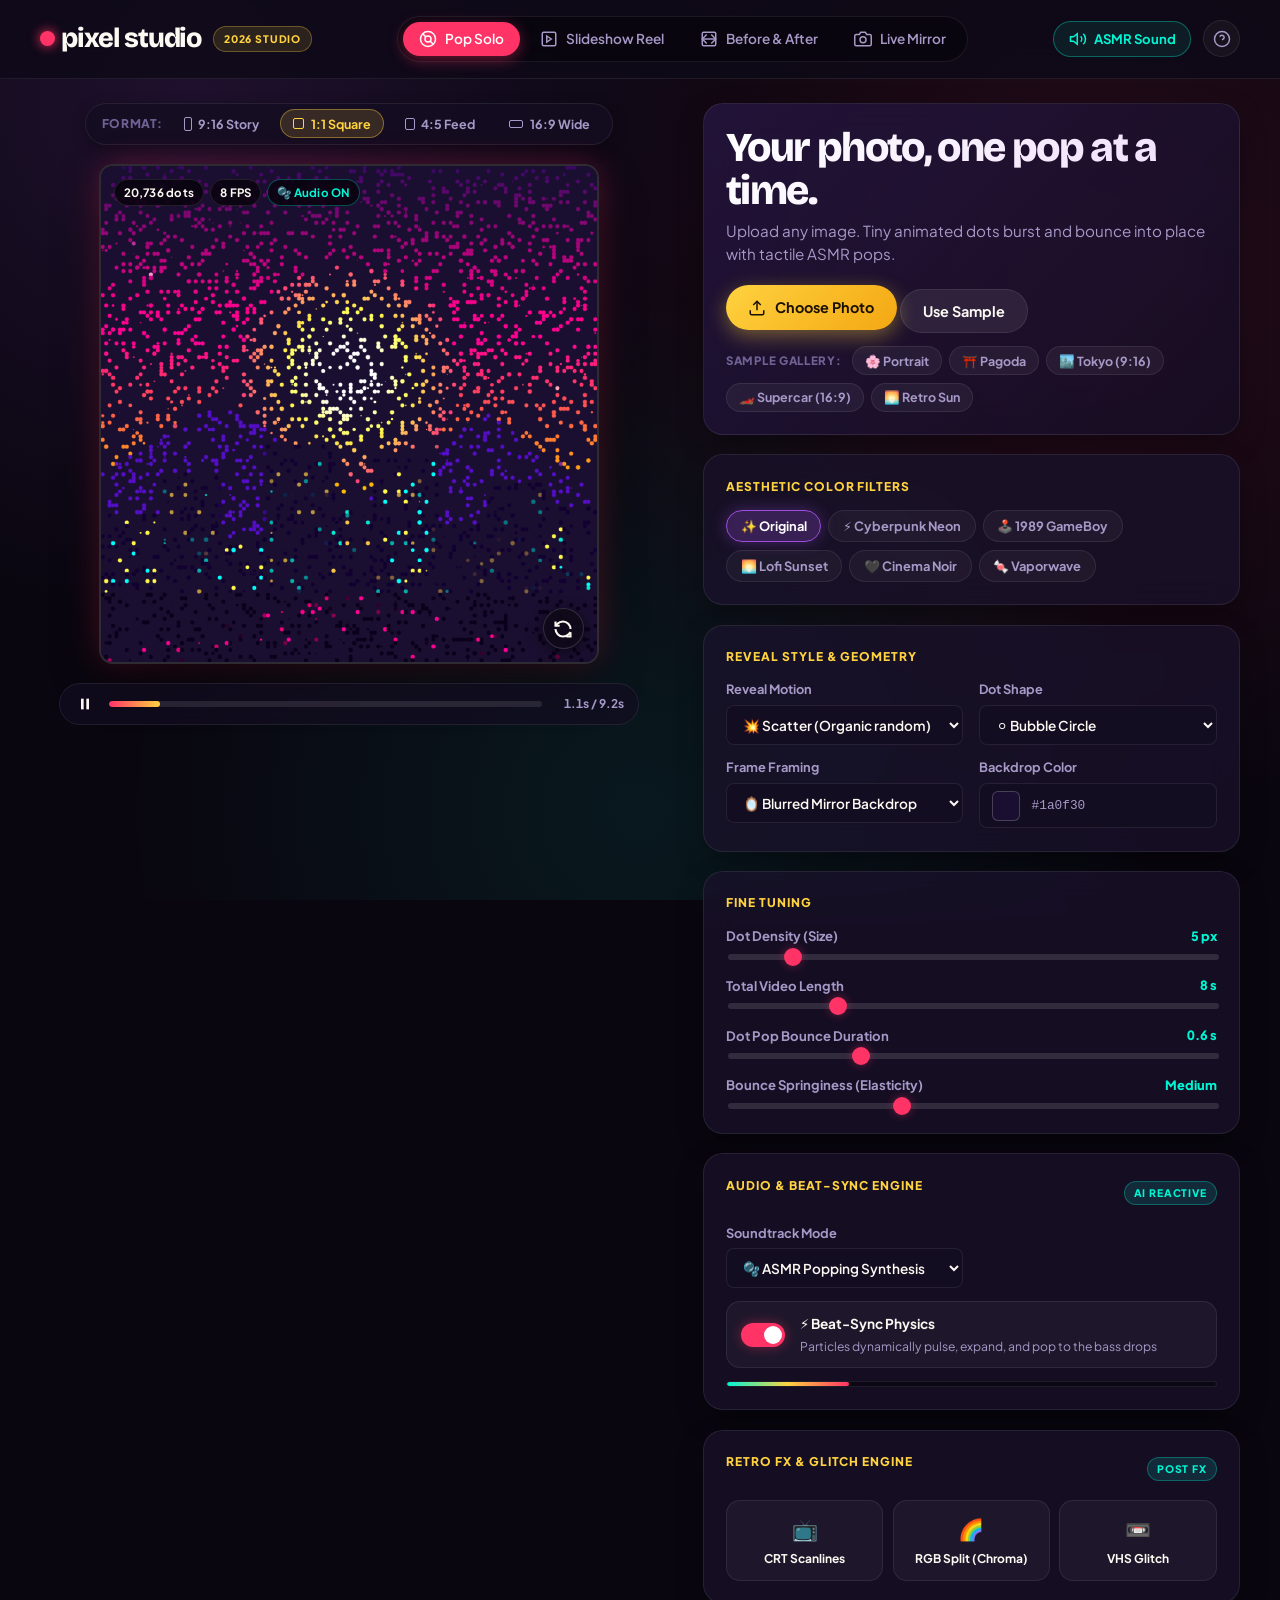
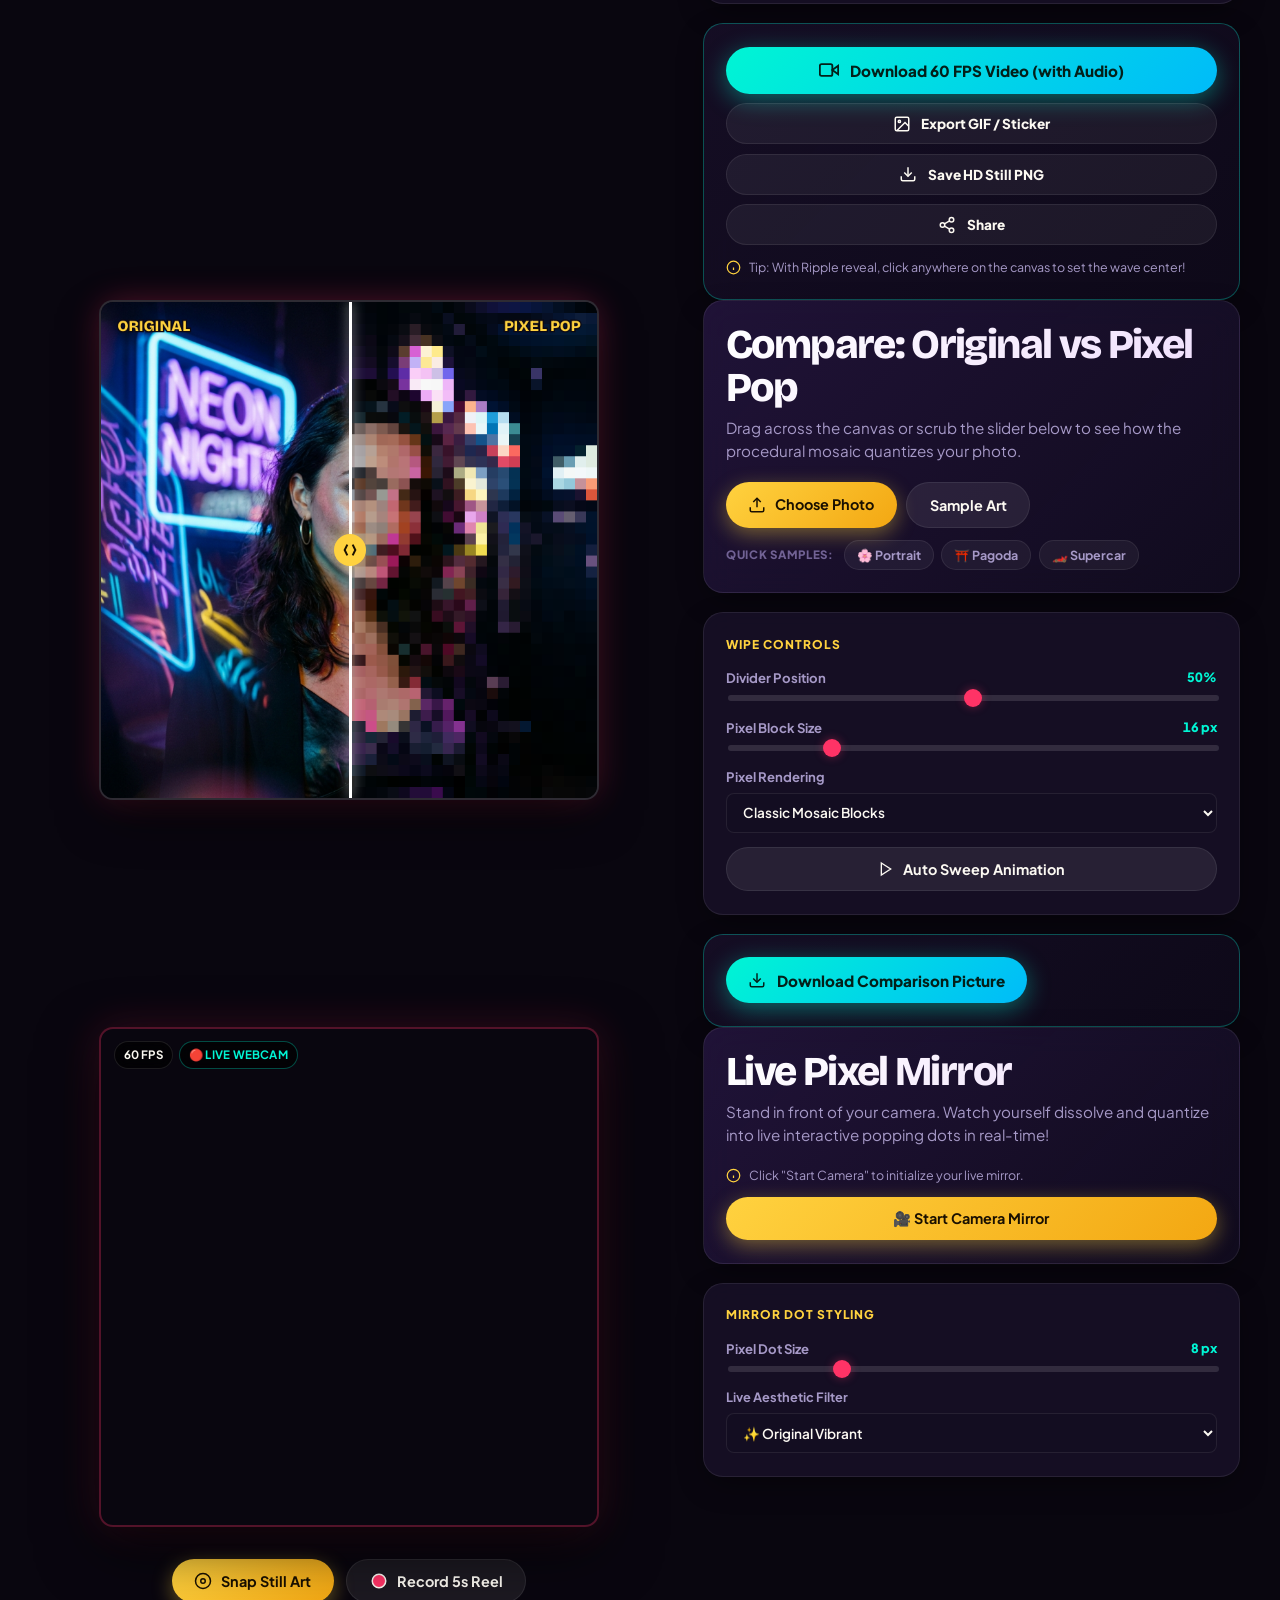
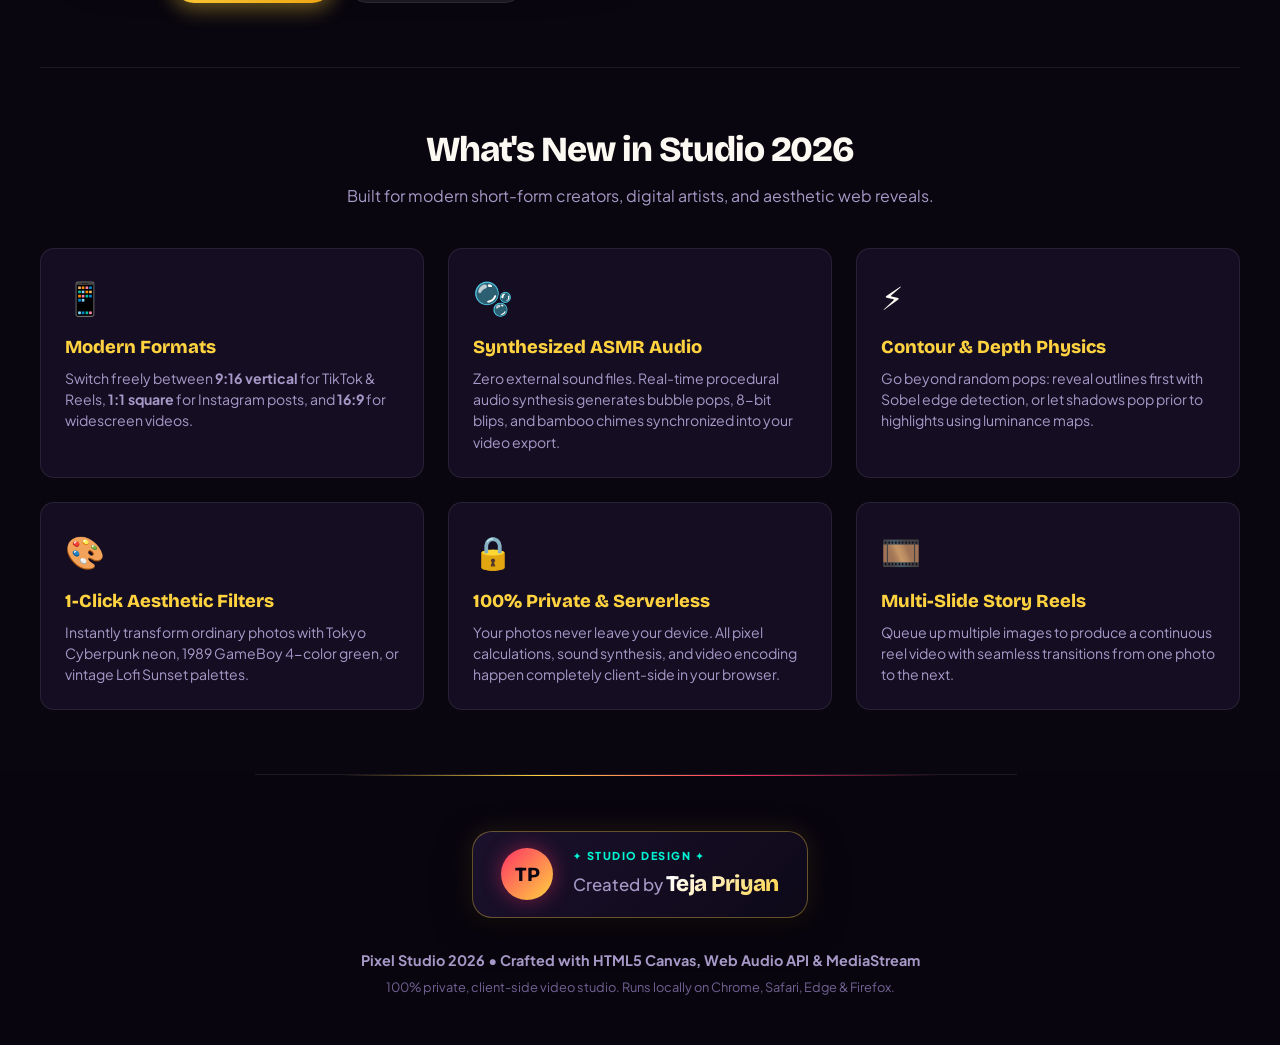
==== index.html @ 6b952f6f "Popsel 2026 — Audio-Reactive Pixel Reveal Studio by Teja Priyan" ====
<!doctype html>
<html lang="en">
<head>
  <meta charset="utf-8">
  <meta name="viewport" content="width=device-width, initial-scale=1">
  <title>Pixel Reveal Studio – Audio-Reactive Art & Video</title>
  <meta name="description" content="Turn any photo into an ASMR popping-pixel reveal video. Custom aspect ratios (9:16, 1:1, 16:9), procedural bubble pop sounds, cyberpunk aesthetics, and instant 60 FPS export.">
  <link rel="preconnect" href="https://fonts.googleapis.com">
  <link rel="preconnect" href="https://fonts.gstatic.com" crossorigin>
  <link href="https://fonts.googleapis.com/css2?family=Bricolage+Grotesque:opsz,wght@12..96,600;12..96,800&family=Plus+Jakarta+Sans:wght@400;500;600;700;800&display=swap" rel="stylesheet">
  <link rel="stylesheet" href="style.css">
</head>
<body>

  <!-- Top Navigation Header -->
  <header class="top-bar">
    <div class="brand">
      <a href="#" class="logo">
        <span class="logo-dot"></span>
        <span class="logo-text">pixel studio</span>
      </a>
      <span class="version-tag">2026 STUDIO</span>
    </div>

    <!-- Mode Selector Tabs -->
    <nav class="mode-tabs" aria-label="Editor Modes">
      <button class="tab-btn active" data-tab="pop" id="tab-pop">
        <svg width="18" height="18" viewBox="0 0 24 24" fill="none" stroke="currentColor" stroke-width="2"><circle cx="12" cy="12" r="10"/><circle cx="12" cy="12" r="4"/><path d="m4.93 4.93 4.24 4.24"/><path d="m14.83 14.83 4.24 4.24"/></svg>
        <span>Pop Solo</span>
      </button>
      <button class="tab-btn" data-tab="slide" id="tab-slide">
        <svg width="18" height="18" viewBox="0 0 24 24" fill="none" stroke="currentColor" stroke-width="2"><rect width="18" height="18" x="3" y="3" rx="2"/><path d="m9 8 6 4-6 4Z"/></svg>
        <span>Slideshow Reel</span>
      </button>
      <button class="tab-btn" data-tab="ba" id="tab-ba">
        <svg width="18" height="18" viewBox="0 0 24 24" fill="none" stroke="currentColor" stroke-width="2"><path d="M21 12H3"/><path d="m9 6-6 6 6 6"/><path d="m15 18 6-6-6-6"/><rect width="18" height="18" x="3" y="3" rx="2"/></svg>
        <span>Before & After</span>
      </button>
      <button class="tab-btn" data-tab="cam" id="tab-cam">
        <svg width="18" height="18" viewBox="0 0 24 24" fill="none" stroke="currentColor" stroke-width="2"><path d="M23 19a2 2 0 0 1-2 2H3a2 2 0 0 1-2-2V8a2 2 0 0 1 2-2h4l2-3h6l2 3h4a2 2 0 0 1 2 2z"/><circle cx="12" cy="13" r="4"/></svg>
        <span>Live Mirror</span>
      </button>
    </nav>

    <!-- Header Actions (Sound & Presets) -->
    <div class="header-actions">
      <!-- Sound Master Toggle -->
      <div class="sound-widget" id="sound-widget">
        <button class="sound-toggle-btn" id="sound-toggle" title="Toggle ASMR Pop Sounds">
          <svg class="icon-sound-on" width="18" height="18" viewBox="0 0 24 24" fill="none" stroke="currentColor" stroke-width="2"><polygon points="11 5 6 9 2 9 2 15 6 15 11 19 11 5"/><path d="M15.54 8.46a5 5 0 0 1 0 7.07"/><path d="M19.07 4.93a10 10 0 0 1 0 14.14"/></svg>
          <svg class="icon-sound-off" width="18" height="18" viewBox="0 0 24 24" fill="none" stroke="currentColor" stroke-width="2" style="display:none;"><polygon points="11 5 6 9 2 9 2 15 6 15 11 19 11 5"/><line x1="23" y1="9" x2="17" y2="15"/><line x1="17" y1="9" x2="23" y2="15"/></svg>
          <span class="sound-label">ASMR Sound</span>
        </button>
        <div class="sound-dropdown">
          <label>Sound Style
            <select id="sound-style">
              <option value="bubble" selected>🫧 Bubble Pop</option>
              <option value="retro">🕹️ 8-Bit Blip</option>
              <option value="woodblock">🎋 Bamboo Woodblock</option>
              <option value="water">💧 Water Droplet</option>
              <option value="click">⌨️ Mechanical Click</option>
            </select>
          </label>
          <label>Volume <output id="vol-val">60%</output>
            <input type="range" id="sound-vol" min="0" max="1" step="0.05" value="0.6">
          </label>
        </div>
      </div>

      <a href="#quick-guide" class="btn-ghost icon-only" title="Quick Guide">
        <svg width="18" height="18" viewBox="0 0 24 24" fill="none" stroke="currentColor" stroke-width="2"><circle cx="12" cy="12" r="10"/><path d="M9.09 9a3 3 0 0 1 5.83 1c0 2-3 3-3 3"/><line x1="12" y1="17" x2="12.01" y2="17"/></svg>
      </a>
    </div>
  </header>

  <main class="app-layout">
    <!-- View 1 & 2: Pop Solo & Slideshow -->
    <section class="studio-view" id="v-pop" data-mode="pop">
      
      <!-- Stage Preview Area -->
      <div class="stage-column">
        <!-- Aspect Ratio Bar -->
        <div class="aspect-bar" role="group" aria-label="Aspect Ratio">
          <span class="bar-title">Format:</span>
          <button class="aspect-chip" data-ratio="9:16" title="TikTok / Reels / Shorts (9:16)">
            <span class="ratio-icon ratio-9-16"></span> 9:16 Story
          </button>
          <button class="aspect-chip active" data-ratio="1:1" title="Instagram / PFP Square (1:1)">
            <span class="ratio-icon ratio-1-1"></span> 1:1 Square
          </button>
          <button class="aspect-chip" data-ratio="4:5" title="Instagram Portrait (4:5)">
            <span class="ratio-icon ratio-4-5"></span> 4:5 Feed
          </button>
          <button class="aspect-chip" data-ratio="16:9" title="YouTube / Landscape (16:9)">
            <span class="ratio-icon ratio-16-9"></span> 16:9 Wide
          </button>
        </div>

        <!-- Canvas Wrapper -->
        <div class="stage-frame ratio-1-1" id="stage-frame">
          <canvas id="stage" width="720" height="720" aria-label="Pixel Reveal animated canvas preview"></canvas>
          
          <!-- Ripple Epicenter Ping Marker -->
          <div class="ripple-ping" id="ripple-ping"></div>

          <!-- Drag and Drop Overlay -->
          <div id="drop" class="drop-overlay" hidden>
            <div class="drop-card">
              <svg width="48" height="48" viewBox="0 0 24 24" fill="none" stroke="currentColor" stroke-width="2"><path d="M21 15v4a2 2 0 0 1-2 2H5a2 2 0 0 1-2-2v-4"/><polyline points="17 8 12 3 7 8"/><line x1="12" y1="3" x2="12" y2="15"/></svg>
              <p>Drop your photo here</p>
              <span>Supports JPG, PNG, WEBP, GIF</span>
            </div>
          </div>

          <!-- Floating Canvas HUD Badge -->
          <div class="stage-hud">
            <span class="hud-pill" id="hud-particles">18,400 dots</span>
            <span class="hud-pill" id="hud-fps">60 FPS</span>
            <span class="hud-pill audio-pill" id="hud-audio">🫧 Audio ON</span>
          </div>

          <!-- Replay Floating Button -->
          <button class="floating-replay" id="quick-replay" title="Replay Animation">
            <svg width="20" height="20" viewBox="0 0 24 24" fill="none" stroke="currentColor" stroke-width="2.5"><path d="M21 12a9 9 0 0 0-9-9 9.75 9.75 0 0 0-6.74 2.74L3 8"/><path d="M3 3v5h5"/><path d="M3 12a9 9 0 0 0 9 9 9.75 9.75 0 0 0 6.74-2.74L21 16"/><path d="M16 21h5v-5"/></svg>
          </button>
        </div>

        <!-- Timeline Progress Bar -->
        <div class="playback-bar">
          <button class="play-pause-btn" id="play-pause" title="Play / Pause">
            <svg class="icon-pause" width="16" height="16" viewBox="0 0 24 24" fill="currentColor"><rect x="6" y="4" width="4" height="16"/><rect x="14" y="4" width="4" height="16"/></svg>
            <svg class="icon-play" width="16" height="16" viewBox="0 0 24 24" fill="currentColor" style="display:none;"><polygon points="5 3 19 12 5 21 5 3"/></svg>
          </button>
          <div class="progress-track" id="progress-track">
            <div class="progress-fill" id="progress-fill"></div>
          </div>
          <span class="time-label" id="time-display">0.0s / 8.0s</span>
        </div>

        <!-- Slideshow Thumbnail Tray (Slideshow Mode Only) -->
        <div class="slideshow-tray" id="slideshow-tray" hidden>
          <div class="tray-header">
            <span class="tray-count" id="count">0 photos in sequence</span>
            <div class="tray-actions">
              <label class="btn-pill" for="files">+ Add More</label>
              <button class="btn-pill danger" id="clear" type="button">Clear</button>
            </div>
          </div>
          <div class="thumbnail-strip" id="thumb-strip"></div>
        </div>
      </div>

      <!-- Controls Panel Column -->
      <div class="controls-column">
        
        <!-- Header & Upload Row -->
        <div class="panel-section header-section">
          <div class="title-wrap">
            <h1 id="mode-heading">Your photo, one pop at a time.</h1>
            <p class="lede" id="mode-sub">Upload any image. Tiny animated dots burst and bounce into place with tactile ASMR pops.</p>
          </div>

          <!-- File Pickers -->
          <div class="upload-actions">
            <div class="only-pop">
              <label class="btn-action primary" for="file">
                <svg width="18" height="18" viewBox="0 0 24 24" fill="none" stroke="currentColor" stroke-width="2"><path d="M21 15v4a2 2 0 0 1-2 2H5a2 2 0 0 1-2-2v-4"/><polyline points="17 8 12 3 7 8"/><line x1="12" y1="3" x2="12" y2="15"/></svg>
                Choose Photo
              </label>
              <input id="file" type="file" accept="image/*" hidden>
              <button class="btn-action secondary" id="demo" type="button">Use Sample</button>
            </div>

            <div class="only-slide">
              <label class="btn-action primary" for="files">
                <svg width="18" height="18" viewBox="0 0 24 24" fill="none" stroke="currentColor" stroke-width="2"><rect width="18" height="18" x="3" y="3" rx="2"/><line x1="12" y1="8" x2="12" y2="16"/><line x1="8" y1="12" x2="16" y2="12"/></svg>
                Upload Reel Photos
              </label>
              <input id="files" type="file" accept="image/*" multiple hidden>
              <button class="btn-action secondary" id="slide-demo" type="button">Demo Reel</button>
            </div>
          </div>

          <div class="sample-tray">
            <span class="sample-label">Sample Gallery:</span>
            <button class="sample-btn" data-sample="sample1.jpg" data-ratio="1:1" type="button">🌸 Portrait</button>
            <button class="sample-btn" data-sample="sample3.jpg" data-ratio="1:1" type="button">⛩️ Pagoda</button>
            <button class="sample-btn" data-sample="sample2.jpg" data-ratio="9:16" type="button">🏙️ Tokyo (9:16)</button>
            <button class="sample-btn" data-sample="sample4.jpg" data-ratio="16:9" type="button">🏎️ Supercar (16:9)</button>
            <button class="sample-btn" data-sample="demo" data-ratio="1:1" type="button">🌅 Retro Sun</button>
          </div>
        </div>

        <!-- 1-Click Aesthetic Presets -->
        <div class="panel-section">
          <span class="section-label">Aesthetic Color Filters</span>
          <div class="preset-chips">
            <button class="preset-chip active" data-preset="original">✨ Original</button>
            <button class="preset-chip" data-preset="cyberpunk">⚡ Cyberpunk Neon</button>
            <button class="preset-chip" data-preset="gameboy">🕹️ 1989 GameBoy</button>
            <button class="preset-chip" data-preset="lofi">🌅 Lofi Sunset</button>
            <button class="preset-chip" data-preset="noir">🖤 Cinema Noir</button>
            <button class="preset-chip" data-preset="vaporwave">🍬 Vaporwave</button>
          </div>
        </div>

        <!-- Pattern & Shape Selectors -->
        <div class="panel-section">
          <span class="section-label">Reveal Style & Geometry</span>
          <div class="grid-2">
            <div class="form-group">
              <label for="pattern">Reveal Motion</label>
              <select id="pattern">
                <option value="scatter" selected>💥 Scatter (Organic random)</option>
                <option value="ripple">🔘 Ripple (Click anywhere!)</option>
                <option value="sweep">🌊 Sweep (Left to right)</option>
                <option value="sweep-tb">🌧️ Cascade (Top to bottom)</option>
                <option value="spiral">🌀 Spiral Vortex</option>
                <option value="luminance">🌓 Shadows first (Luminance)</option>
                <option value="edges">⚡ Outline sketch first (Edges)</option>
              </select>
            </div>

            <div class="form-group">
              <label for="shape">Dot Shape</label>
              <select id="shape">
                <option value="circle" selected>⚪ Bubble Circle</option>
                <option value="square">⬛ Retro Square</option>
                <option value="diamond">🔷 Mosaic Diamond</option>
                <option value="hexagon">⬡ Sci-Fi Hexagon</option>
                <option value="star">✨ Sparkle Star</option>
                <option value="cross">➕ Plus Crosshair</option>
                <option value="heart">❤️ Heart</option>
              </select>
            </div>
          </div>

          <div class="grid-2 mt-2">
            <div class="form-group">
              <label for="fit-mode">Frame Framing</label>
              <select id="fit-mode">
                <option value="blur" selected>🪞 Blurred Mirror Backdrop</option>
                <option value="cover">🔍 Smart Crop & Fill</option>
                <option value="solid">🎨 Solid Matte</option>
              </select>
            </div>

            <div class="form-group">
              <label for="bg">Backdrop Color</label>
              <div class="color-picker-wrap">
                <input id="bg" type="color" value="#1a0f30">
                <span class="color-hex" id="bg-hex">#1a0f30</span>
              </div>
            </div>
          </div>
        </div>

        <!-- Timing & Size Sliders -->
        <div class="panel-section">
          <span class="section-label">Fine Tuning</span>
          
          <div class="slider-row">
            <div class="slider-header">
              <label for="cell">Dot Density (Size)</label>
              <output class="slider-val" id="cellv">5 px</output>
            </div>
            <input id="cell" type="range" min="3" max="20" value="5">
          </div>

          <div class="slider-row">
            <div class="slider-header">
              <label for="dur">Total Video Length</label>
              <output class="slider-val" id="durv">8 s</output>
            </div>
            <input id="dur" type="range" min="2" max="30" value="8">
          </div>

          <div class="slider-row">
            <div class="slider-header">
              <label for="pop">Dot Pop Bounce Duration</label>
              <output class="slider-val" id="popv">0.6 s</output>
            </div>
            <input id="pop" type="range" min="0.1" max="2" step="0.05" value="0.6">
          </div>

          <div class="slider-row">
            <div class="slider-header">
              <label for="elastic">Bounce Springiness (Elasticity)</label>
              <output class="slider-val" id="elasticv">Medium</output>
            </div>
            <input id="elastic" type="range" min="1" max="3" step="0.1" value="1.7">
          </div>
        </div>

        <!-- Audio Track & Beat-Sync Engine -->
        <div class="panel-section">
          <div class="section-title-badge">
            <span class="section-label">Audio & Beat-Sync Engine</span>
            <span class="badge-feature">AI REACTIVE</span>
          </div>

          <div class="grid-2">
            <div class="form-group">
              <label for="soundtrack-mode">Soundtrack Mode</label>
              <select id="soundtrack-mode">
                <option value="asmr" selected>🫧 ASMR Popping Synthesis</option>
                <option value="synthwave">🎧 120 BPM Synthwave Beats</option>
                <option value="lofi">☕ Chill Lo-Fi Drum Beat</option>
                <option value="custom">📁 Custom Music Track...</option>
              </select>
            </div>

            <div class="form-group" id="custom-audio-wrap" style="display: none;">
              <label for="music-file">Upload Song (MP3 / WAV)</label>
              <input id="music-file" type="file" accept="audio/*">
            </div>
          </div>

          <div class="toggle-card mt-2">
            <label class="toggle-switch">
              <input type="checkbox" id="beat-sync" checked>
              <span class="toggle-slider"></span>
            </label>
            <div class="toggle-info">
              <strong>⚡ Beat-Sync Physics</strong>
              <span>Particles dynamically pulse, expand, and pop to the bass drops</span>
            </div>
          </div>

          <!-- VU Energy Meter -->
          <div class="vu-meter-bar" id="vu-meter" title="Bass Energy Frequency">
            <div class="vu-meter-fill" id="vu-fill"></div>
          </div>
        </div>

        <!-- Retro FX & CRT Glitch Engine -->
        <div class="panel-section">
          <div class="section-title-badge">
            <span class="section-label">Retro FX & Glitch Engine</span>
            <span class="badge-feature">POST FX</span>
          </div>

          <div class="fx-toggles-grid">
            <label class="fx-chip" id="fx-crt-label">
              <input type="checkbox" id="fx-crt">
              <span class="fx-chip-content">
                <span class="fx-icon">📺</span>
                <span class="fx-title">CRT Scanlines</span>
              </span>
            </label>

            <label class="fx-chip" id="fx-chroma-label">
              <input type="checkbox" id="fx-chroma">
              <span class="fx-chip-content">
                <span class="fx-icon">🌈</span>
                <span class="fx-title">RGB Split (Chroma)</span>
              </span>
            </label>

            <label class="fx-chip" id="fx-vhs-label">
              <input type="checkbox" id="fx-vhs">
              <span class="fx-chip-content">
                <span class="fx-icon">📼</span>
                <span class="fx-title">VHS Glitch</span>
              </span>
            </label>
          </div>
        </div>

        <!-- Export & Share Action Station -->
        <div class="panel-section export-section">
          <div class="export-buttons">
            <button class="btn-export primary-export" id="rec" type="button">
              <svg width="20" height="20" viewBox="0 0 24 24" fill="none" stroke="currentColor" stroke-width="2.2"><path d="M23 7l-7 5 7 5V7z"/><rect x="1" y="5" width="15" height="14" rx="2" ry="2"/></svg>
              <span>Download 60 FPS Video (with Audio)</span>
            </button>
            <button class="btn-export secondary-export" id="export-gif" type="button" title="Export as looping animated GIF or sticker for Discord / WhatsApp">
              <svg width="18" height="18" viewBox="0 0 24 24" fill="none" stroke="currentColor" stroke-width="2"><rect x="3" y="3" width="18" height="18" rx="2"/><circle cx="8.5" cy="8.5" r="1.5"/><polyline points="21 15 16 10 5 21"/></svg>
              <span>Export GIF / Sticker</span>
            </button>
            <button class="btn-export secondary-export" id="png" type="button">
              <svg width="18" height="18" viewBox="0 0 24 24" fill="none" stroke="currentColor" stroke-width="2"><path d="M21 15v4a2 2 0 0 1-2 2H5a2 2 0 0 1-2-2v-4"/><polyline points="7 10 12 15 17 10"/><line x1="12" y1="15" x2="12" y2="3"/></svg>
              <span>Save HD Still PNG</span>
            </button>
            <button class="btn-export secondary-export" id="share-btn" type="button" title="Share via native share sheet">
              <svg width="18" height="18" viewBox="0 0 24 24" fill="none" stroke="currentColor" stroke-width="2"><circle cx="18" cy="5" r="3"/><circle cx="6" cy="12" r="3"/><circle cx="18" cy="19" r="3"/><line x1="8.59" y1="13.51" x2="15.42" y2="17.49"/><line x1="15.41" y1="6.51" x2="8.59" y2="10.49"/></svg>
              <span>Share</span>
            </button>
          </div>
          
          <div class="status-tip" id="msg">
            <svg width="15" height="15" viewBox="0 0 24 24" fill="none" stroke="currentColor" stroke-width="2"><circle cx="12" cy="12" r="10"/><line x1="12" y1="16" x2="12" y2="12"/><line x1="12" y1="8" x2="12.01" y2="8"/></svg>
            <span id="msg-text">Tip: With Ripple reveal, click anywhere on the canvas to set the wave center!</span>
          </div>
        </div>

      </div>
    </section>

    <!-- View 3: Before & After Studio Mode -->
    <section class="studio-view" id="v-ba" hidden>
      <div class="stage-column">
        <div class="stage-frame ratio-1-1" id="ba-stage-frame">
          <canvas id="ba" width="720" height="720" aria-label="Before and after interactive pixel wipe preview"></canvas>
          <div class="ba-slider-handle" id="ba-handle"></div>
        </div>
      </div>

      <div class="controls-column">
        <div class="panel-section header-section">
          <h1>Compare: Original vs Pixel Pop</h1>
          <p class="lede">Drag across the canvas or scrub the slider below to see how the procedural mosaic quantizes your photo.</p>
          
          <div class="upload-actions">
            <label class="btn-action primary" for="bafile">
              <svg width="18" height="18" viewBox="0 0 24 24" fill="none" stroke="currentColor" stroke-width="2"><path d="M21 15v4a2 2 0 0 1-2 2H5a2 2 0 0 1-2-2v-4"/><polyline points="17 8 12 3 7 8"/><line x1="12" y1="3" x2="12" y2="15"/></svg>
              Choose Photo
            </label>
            <input id="bafile" type="file" accept="image/*" hidden>
            <button class="btn-action secondary" id="bademo" type="button">Sample Art</button>
          </div>

          <div class="sample-tray mt-2">
            <span class="sample-label">Quick Samples:</span>
            <button class="ba-sample-btn sample-btn" data-sample="sample1.jpg" type="button">🌸 Portrait</button>
            <button class="ba-sample-btn sample-btn" data-sample="sample3.jpg" type="button">⛩️ Pagoda</button>
            <button class="ba-sample-btn sample-btn" data-sample="sample4.jpg" type="button">🏎️ Supercar</button>
          </div>
        </div>

        <div class="panel-section">
          <span class="section-label">Wipe Controls</span>

          <div class="slider-row">
            <div class="slider-header">
              <label for="split">Divider Position</label>
              <output class="slider-val" id="splitv">50%</output>
            </div>
            <input id="split" type="range" min="0" max="100" value="50">
          </div>

          <div class="slider-row">
            <div class="slider-header">
              <label for="bacell">Pixel Block Size</label>
              <output class="slider-val" id="bacv">16 px</output>
            </div>
            <input id="bacell" type="range" min="4" max="64" value="16">
          </div>

          <div class="slider-row">
            <div class="slider-header">
              <label for="ba-style">Pixel Rendering</label>
            </div>
            <select id="ba-style">
              <option value="pixel">Classic Mosaic Blocks</option>
              <option value="dots">Circular Dot Matrix</option>
            </select>
          </div>

          <div class="toggle-row mt-2">
            <button class="btn-action secondary w-full" id="ba-auto" type="button">
              <svg width="16" height="16" viewBox="0 0 24 24" fill="none" stroke="currentColor" stroke-width="2"><polygon points="5 3 19 12 5 21 5 3"/></svg>
              <span>Auto Sweep Animation</span>
            </button>
          </div>
        </div>

        <div class="panel-section export-section">
          <button class="btn-export primary-export" id="bapng" type="button">
            <svg width="18" height="18" viewBox="0 0 24 24" fill="none" stroke="currentColor" stroke-width="2"><path d="M21 15v4a2 2 0 0 1-2 2H5a2 2 0 0 1-2-2v-4"/><polyline points="7 10 12 15 17 10"/><line x1="12" y1="15" x2="12" y2="3"/></svg>
            <span>Download Comparison Picture</span>
          </button>
        </div>
      </div>
    </section>

    <!-- View 4: Live Webcam Mirror Mode -->
    <section class="studio-view" id="v-cam" hidden>
      <div class="stage-column">
        <div class="stage-frame ratio-1-1" id="cam-stage-frame">
          <canvas id="cam-stage" width="720" height="720" aria-label="Live webcam pixel mirror preview"></canvas>
          <div class="stage-hud">
            <span class="hud-pill" id="cam-hud-fps">60 FPS</span>
            <span class="hud-pill audio-pill">🔴 LIVE WEBCAM</span>
          </div>
        </div>

        <div class="cam-actions-bar">
          <button class="btn-action primary" id="cam-snap" type="button">
            <svg width="18" height="18" viewBox="0 0 24 24" fill="none" stroke="currentColor" stroke-width="2"><circle cx="12" cy="12" r="10"/><circle cx="12" cy="12" r="3"/></svg>
            <span>Snap Still Art</span>
          </button>
          <button class="btn-action secondary" id="cam-rec" type="button">
            <svg width="18" height="18" viewBox="0 0 24 24" fill="none" stroke="currentColor" stroke-width="2"><circle cx="12" cy="12" r="9" fill="#ff3366"/></svg>
            <span id="cam-rec-label">Record 5s Reel</span>
          </button>
        </div>
      </div>

      <div class="controls-column">
        <div class="panel-section header-section">
          <h1>Live Pixel Mirror</h1>
          <p class="lede">Stand in front of your camera. Watch yourself dissolve and quantize into live interactive popping dots in real-time!</p>
          
          <div class="status-tip" id="cam-status">
            <svg width="15" height="15" viewBox="0 0 24 24" fill="none" stroke="currentColor" stroke-width="2"><circle cx="12" cy="12" r="10"/><line x1="12" y1="16" x2="12" y2="12"/><line x1="12" y1="8" x2="12.01" y2="8"/></svg>
            <span id="cam-msg">Click "Start Camera" to initialize your live mirror.</span>
          </div>
          <div class="mt-2">
            <button class="btn-action primary w-full" id="cam-start-btn" type="button">
              <span>🎥 Start Camera Mirror</span>
            </button>
          </div>
        </div>

        <div class="panel-section">
          <span class="section-label">Mirror Dot Styling</span>
          <div class="slider-row">
            <div class="slider-header">
              <label for="cam-cell">Pixel Dot Size</label>
              <output class="slider-val" id="cam-cellv">8 px</output>
            </div>
            <input id="cam-cell" type="range" min="4" max="22" value="8">
          </div>

          <div class="form-group mt-2">
            <label for="cam-filter">Live Aesthetic Filter</label>
            <select id="cam-filter">
              <option value="original" selected>✨ Original Vibrant</option>
              <option value="cyberpunk">⚡ Tokyo Cyberpunk Neon</option>
              <option value="gameboy">🕹️ 1989 GameBoy Green</option>
              <option value="lofi">🌅 Lofi Sunset Warmth</option>
              <option value="noir">🖤 Cinema Noir B&W</option>
              <option value="matrix">💻 Matrix Code Green</option>
            </select>
          </div>
        </div>
      </div>
    </section>

    <!-- Guide / Feature Documentation -->
    <section id="quick-guide" class="features-summary">
      <div class="summary-header">
        <h2>What's New in Studio 2026</h2>
        <p>Built for modern short-form creators, digital artists, and aesthetic web reveals.</p>
      </div>

      <div class="features-grid">
        <div class="feature-card">
          <div class="feat-icon">📱</div>
          <h3>Modern Formats</h3>
          <p>Switch freely between <strong>9:16 vertical</strong> for TikTok & Reels, <strong>1:1 square</strong> for Instagram posts, and <strong>16:9</strong> for widescreen videos.</p>
        </div>

        <div class="feature-card">
          <div class="feat-icon">🫧</div>
          <h3>Synthesized ASMR Audio</h3>
          <p>Zero external sound files. Real-time procedural audio synthesis generates bubble pops, 8-bit blips, and bamboo chimes synchronized into your video export.</p>
        </div>

        <div class="feature-card">
          <div class="feat-icon">⚡</div>
          <h3>Contour & Depth Physics</h3>
          <p>Go beyond random pops: reveal outlines first with Sobel edge detection, or let shadows pop prior to highlights using luminance maps.</p>
        </div>

        <div class="feature-card">
          <div class="feat-icon">🎨</div>
          <h3>1-Click Aesthetic Filters</h3>
          <p>Instantly transform ordinary photos with Tokyo Cyberpunk neon, 1989 GameBoy 4-color green, or vintage Lofi Sunset palettes.</p>
        </div>

        <div class="feature-card">
          <div class="feat-icon">🔒</div>
          <h3>100% Private & Serverless</h3>
          <p>Your photos never leave your device. All pixel calculations, sound synthesis, and video encoding happen completely client-side in your browser.</p>
        </div>

        <div class="feature-card">
          <div class="feat-icon">🎞️</div>
          <h3>Multi-Slide Story Reels</h3>
          <p>Queue up multiple images to produce a continuous reel video with seamless transitions from one photo to the next.</p>
        </div>
      </div>
    </section>
  </main>

  <!-- App Footer with Creator Attribution -->
  <footer class="app-footer">
    <div class="creator-showcase">
      <div class="creator-badge" id="creator-badge">
        <div class="creator-avatar" aria-hidden="true">TP</div>
        <div class="creator-meta">
          <span class="creator-kicker">✦ STUDIO DESIGN ✦</span>
          <p class="creator-statement">Created by <strong class="creator-name">Teja Priyan</strong></p>
        </div>
      </div>
    </div>

    <div class="footer-content">
      <p>Pixel Studio 2026 • Crafted with HTML5 Canvas, Web Audio API & MediaStream</p>
      <p class="sub">100% private, client-side video studio. Runs locally on Chrome, Safari, Edge & Firefox.</p>
    </div>
  </footer>

  <script src="app.js"></script>
</body>
</html>
---- style.css ----
/* ==========================================================================
   PIXEL STUDIO 2026 - MODERN DESIGN SYSTEM & STUDIO STYLING
   ========================================================================== */

:root {
  /* Color Palette */
  --bg-deep: #09060f;
  --bg-surface: #130d21;
  --bg-card: rgba(26, 18, 43, 0.75);
  --bg-card-hover: rgba(38, 26, 64, 0.85);
  --border-subtle: rgba(255, 255, 255, 0.08);
  --border-active: rgba(255, 255, 255, 0.22);
  
  --text-main: #fcf9f2;
  --text-muted: #a699c7;
  --text-dim: #716294;

  /* Accent Colors */
  --neon-pink: #ff3366;
  --neon-pink-glow: rgba(255, 51, 102, 0.4);
  --cyber-yellow: #ffd23f;
  --cyber-yellow-glow: rgba(255, 210, 63, 0.4);
  --electric-teal: #00f5d4;
  --electric-teal-glow: rgba(0, 245, 212, 0.4);
  --neon-purple: #9d4edd;
  --neon-purple-glow: rgba(157, 78, 221, 0.35);

  /* Typography */
  --font-ui: "Plus Jakarta Sans", system-ui, -apple-system, sans-serif;
  --font-display: "Bricolage Grotesque", system-ui, sans-serif;

  /* Elevations & Radii */
  --radius-sm: 8px;
  --radius-md: 14px;
  --radius-lg: 20px;
  --radius-full: 9999px;
  --shadow-stage: 0 20px 50px -10px rgba(0, 0, 0, 0.7), 0 0 35px -5px var(--neon-pink-glow);
  --shadow-card: 0 10px 30px -5px rgba(0, 0, 0, 0.4);
}

*, *::before, *::after {
  box-sizing: border-box;
}

html {
  scroll-behavior: smooth;
  color-scheme: dark;
  overflow-x: hidden;
  width: 100%;
}

body {
  margin: 0;
  padding: 0;
  overflow-x: hidden;
  width: 100%;
  background-color: var(--bg-deep);
  background-image: 
    radial-gradient(circle at 15% 10%, rgba(157, 78, 221, 0.15) 0%, transparent 40%),
    radial-gradient(circle at 85% 30%, rgba(255, 51, 102, 0.12) 0%, transparent 45%),
    radial-gradient(circle at 50% 90%, rgba(0, 245, 212, 0.08) 0%, transparent 50%);
  background-attachment: fixed;
  color: var(--text-main);
  font-family: var(--font-ui);
  line-height: 1.5;
  -webkit-font-smoothing: antialiased;
}

a {
  color: inherit;
  text-decoration: none;
}

/* ==========================================================================
   TOP BAR / HEADER
   ========================================================================== */
.top-bar {
  display: flex;
  align-items: center;
  justify-content: space-between;
  padding: 1rem clamp(1rem, 3.5vw, 2.5rem);
  background: rgba(15, 10, 24, 0.85);
  backdrop-filter: blur(20px);
  -webkit-backdrop-filter: blur(20px);
  border-bottom: 1px solid var(--border-subtle);
  position: sticky;
  top: 0;
  z-index: 100;
  gap: 1rem;
}

.brand {
  display: flex;
  align-items: center;
  gap: 0.75rem;
}

.logo {
  display: inline-flex;
  align-items: center;
  gap: 0.4rem;
  font-family: var(--font-display);
  font-weight: 800;
  font-size: 1.7rem;
  letter-spacing: -0.04em;
  color: var(--text-main);
  transition: transform 0.2s ease;
}

.logo:hover {
  transform: scale(1.03);
}

.logo-dot {
  width: 0.55em;
  height: 0.55em;
  background: var(--neon-pink);
  border-radius: 50%;
  box-shadow: 0 0 12px var(--neon-pink);
  animation: pulse-dot 2.5s infinite ease-in-out;
}

@keyframes pulse-dot {
  0%, 100% { transform: scale(1); opacity: 1; }
  50% { transform: scale(1.3); opacity: 0.8; box-shadow: 0 0 18px var(--neon-pink); }
}

.version-tag {
  font-size: 0.65rem;
  font-weight: 800;
  letter-spacing: 0.08em;
  padding: 0.25rem 0.6rem;
  border-radius: var(--radius-full);
  background: rgba(255, 210, 63, 0.12);
  color: var(--cyber-yellow);
  border: 1px solid rgba(255, 210, 63, 0.3);
}

/* Tab Navigation */
.mode-tabs {
  display: flex;
  background: rgba(0, 0, 0, 0.35);
  padding: 0.3rem;
  border-radius: var(--radius-full);
  border: 1px solid var(--border-subtle);
  gap: 0.25rem;
}

.tab-btn {
  display: inline-flex;
  align-items: center;
  gap: 0.5rem;
  padding: 0.5rem 1rem;
  border: none;
  background: transparent;
  color: var(--text-muted);
  font-family: var(--font-ui);
  font-weight: 600;
  font-size: 0.85rem;
  border-radius: var(--radius-full);
  cursor: pointer;
  transition: all 0.2s cubic-bezier(0.16, 1, 0.3, 1);
}

.tab-btn:hover {
  color: var(--text-main);
  background: rgba(255, 255, 255, 0.05);
}

.tab-btn.active {
  background: var(--neon-pink);
  color: #fff;
  box-shadow: 0 4px 15px var(--neon-pink-glow);
}

/* Sound Widget Dropdown */
.header-actions {
  display: flex;
  align-items: center;
  gap: 0.75rem;
}

.sound-widget {
  position: relative;
}

.sound-toggle-btn {
  display: inline-flex;
  align-items: center;
  gap: 0.45rem;
  padding: 0.5rem 0.9rem;
  border-radius: var(--radius-full);
  border: 1px solid rgba(0, 245, 212, 0.35);
  background: rgba(0, 245, 212, 0.08);
  color: var(--electric-teal);
  font-family: var(--font-ui);
  font-weight: 700;
  font-size: 0.82rem;
  cursor: pointer;
  transition: all 0.2s ease;
}

.sound-toggle-btn:hover {
  background: rgba(0, 245, 212, 0.16);
  border-color: var(--electric-teal);
}

.sound-toggle-btn.muted {
  border-color: var(--border-subtle);
  background: rgba(255, 255, 255, 0.04);
  color: var(--text-muted);
}

.sound-dropdown {
  position: absolute;
  top: calc(100% + 0.6rem);
  right: 0;
  width: 230px;
  background: rgba(22, 15, 36, 0.95);
  backdrop-filter: blur(16px);
  border: 1px solid var(--border-active);
  border-radius: var(--radius-md);
  padding: 0.9rem;
  box-shadow: 0 15px 35px rgba(0, 0, 0, 0.6);
  display: flex;
  flex-direction: column;
  gap: 0.8rem;
  opacity: 0;
  pointer-events: none;
  transform: translateY(-8px);
  transition: all 0.25s cubic-bezier(0.16, 1, 0.3, 1);
  z-index: 50;
}

.sound-widget:hover .sound-dropdown,
.sound-widget:focus-within .sound-dropdown {
  opacity: 1;
  pointer-events: auto;
  transform: translateY(0);
}

.sound-dropdown label {
  display: flex;
  flex-direction: column;
  gap: 0.35rem;
  font-size: 0.78rem;
  font-weight: 700;
  color: var(--text-muted);
}

.btn-ghost {
  display: inline-flex;
  align-items: center;
  justify-content: center;
  width: 2.3rem;
  height: 2.3rem;
  border-radius: var(--radius-full);
  border: 1px solid var(--border-subtle);
  background: rgba(255, 255, 255, 0.04);
  color: var(--text-muted);
  transition: all 0.2s ease;
}

.btn-ghost:hover {
  color: var(--text-main);
  background: rgba(255, 255, 255, 0.1);
  border-color: var(--border-active);
}

/* ==========================================================================
   MAIN APP LAYOUT (STUDIO VIEW)
   ========================================================================== */
.app-layout {
  max-width: 1400px;
  margin: 0 auto;
  padding: 1.5rem clamp(1rem, 3.5vw, 2.5rem) 4rem;
}

.studio-view {
  display: grid;
  grid-template-columns: minmax(360px, 1.15fr) minmax(340px, 1fr);
  gap: clamp(1.5rem, 3.5vw, 3rem);
  align-items: start;
}

/* ==========================================================================
   STAGE / PREVIEW COLUMN
   ========================================================================== */
.stage-column {
  display: flex;
  flex-direction: column;
  align-items: center;
  gap: 1.2rem;
  width: 100%;
  position: sticky;
  top: 5rem;
}

/* Aspect Ratio Selector Chips */
.aspect-bar {
  display: flex;
  align-items: center;
  gap: 0.5rem;
  background: rgba(20, 14, 33, 0.85);
  backdrop-filter: blur(12px);
  padding: 0.35rem 0.6rem;
  border-radius: var(--radius-full);
  border: 1px solid var(--border-subtle);
  box-shadow: 0 4px 15px rgba(0, 0, 0, 0.3);
  max-width: 100%;
  overflow-x: auto;
}

.bar-title {
  font-size: 0.75rem;
  font-weight: 800;
  text-transform: uppercase;
  letter-spacing: 0.05em;
  color: var(--text-dim);
  padding-left: 0.4rem;
}

.aspect-chip {
  display: inline-flex;
  align-items: center;
  gap: 0.4rem;
  padding: 0.35rem 0.75rem;
  border: 1px solid transparent;
  border-radius: var(--radius-full);
  background: transparent;
  color: var(--text-muted);
  font-family: var(--font-ui);
  font-weight: 700;
  font-size: 0.78rem;
  cursor: pointer;
  transition: all 0.2s ease;
  white-space: nowrap;
}

.aspect-chip:hover {
  color: var(--text-main);
  background: rgba(255, 255, 255, 0.05);
}

.aspect-chip.active {
  background: rgba(255, 210, 63, 0.15);
  color: var(--cyber-yellow);
  border-color: rgba(255, 210, 63, 0.4);
}

.ratio-icon {
  display: inline-block;
  border: 1.5px solid currentColor;
  border-radius: 2px;
}
.ratio-9-16 { width: 8px; height: 14px; }
.ratio-1-1  { width: 11px; height: 11px; }
.ratio-4-5  { width: 10px; height: 12px; }
.ratio-16-9 { width: 14px; height: 8px; }

/* Canvas Stage Frame - Fluid on Mobile, Clamped on Laptops */
.stage-frame {
  position: relative;
  width: min(500px, 92vw);
  height: min(500px, 92vw);
  max-width: 100%;
  aspect-ratio: 1 / 1;
  background: #09060f;
  border-radius: var(--radius-md);
  border: 2px solid rgba(255, 255, 255, 0.15);
  box-shadow: var(--shadow-stage);
  overflow: hidden;
  margin: 0 auto;
}

.stage-frame.ratio-9-16 {
  width: min(360px, 78vw);
  height: calc(min(360px, 78vw) * 16 / 9);
  aspect-ratio: 9 / 16;
}

.stage-frame.ratio-1-1 {
  width: min(500px, 92vw);
  height: min(500px, 92vw);
  aspect-ratio: 1 / 1;
}

.stage-frame.ratio-4-5 {
  width: min(440px, 85vw);
  height: calc(min(440px, 85vw) * 5 / 4);
  aspect-ratio: 4 / 5;
}

.stage-frame.ratio-16-9 {
  width: min(600px, 94vw);
  height: calc(min(600px, 94vw) * 9 / 16);
  aspect-ratio: 16 / 9;
}

#stage {
  position: absolute;
  inset: 0;
  width: 100%;
  height: 100%;
  display: block;
  cursor: crosshair;
}

#v-pop[data-mode="pop"] .only-slide {
  display: none !important;
}
#v-pop[data-mode="slide"] .only-pop {
  display: none !important;
}

/* Ripple Ping Indicator */
.ripple-ping {
  position: absolute;
  width: 36px;
  height: 36px;
  border-radius: 50%;
  border: 2px solid var(--electric-teal);
  box-shadow: 0 0 15px var(--electric-teal);
  pointer-events: none;
  opacity: 0;
  transform: translate(-50%, -50%) scale(0.2);
  transition: opacity 0.4s ease;
}

.ripple-ping.active {
  animation: ping-wave 0.8s cubic-bezier(0.1, 0.8, 0.2, 1) forwards;
}

@keyframes ping-wave {
  0% { transform: translate(-50%, -50%) scale(0.2); opacity: 1; border-width: 3px; }
  100% { transform: translate(-50%, -50%) scale(3.5); opacity: 0; border-width: 1px; }
}

/* Drag and Drop Overlay */
.drop-overlay {
  position: absolute;
  inset: 0;
  background: rgba(13, 9, 20, 0.88);
  backdrop-filter: blur(10px);
  display: grid;
  place-items: center;
  z-index: 20;
}

.drop-overlay[hidden] {
  display: none;
}

.drop-card {
  text-align: center;
  padding: 2rem;
  border: 2px dashed var(--neon-pink);
  border-radius: var(--radius-lg);
  color: var(--neon-pink);
  display: flex;
  flex-direction: column;
  align-items: center;
  gap: 0.5rem;
}

.drop-card p {
  margin: 0;
  font-family: var(--font-display);
  font-size: 1.4rem;
  font-weight: 700;
  color: #fff;
}

.drop-card span {
  font-size: 0.85rem;
  color: var(--text-muted);
}

/* Canvas HUD Status Badges */
.stage-hud {
  position: absolute;
  top: 0.8rem;
  left: 0.8rem;
  display: flex;
  gap: 0.4rem;
  pointer-events: none;
  z-index: 10;
}

.hud-pill {
  padding: 0.25rem 0.55rem;
  border-radius: var(--radius-full);
  background: rgba(0, 0, 0, 0.65);
  backdrop-filter: blur(8px);
  border: 1px solid rgba(255, 255, 255, 0.1);
  font-size: 0.72rem;
  font-weight: 700;
  letter-spacing: 0.02em;
  color: var(--text-main);
}

.hud-pill.audio-pill {
  color: var(--electric-teal);
  border-color: rgba(0, 245, 212, 0.3);
}

/* Floating Replay Button */
.floating-replay {
  position: absolute;
  bottom: 0.8rem;
  right: 0.8rem;
  width: 2.6rem;
  height: 2.6rem;
  border-radius: 50%;
  border: 1px solid rgba(255, 255, 255, 0.15);
  background: rgba(13, 9, 20, 0.75);
  backdrop-filter: blur(12px);
  color: var(--text-main);
  display: grid;
  place-items: center;
  cursor: pointer;
  box-shadow: 0 4px 15px rgba(0, 0, 0, 0.5);
  transition: all 0.2s cubic-bezier(0.16, 1, 0.3, 1);
  z-index: 10;
}

.floating-replay:hover {
  transform: rotate(-35deg) scale(1.08);
  background: var(--neon-pink);
  border-color: var(--neon-pink);
  box-shadow: 0 0 20px var(--neon-pink-glow);
}

/* Playback Scrub Bar */
.playback-bar {
  display: flex;
  align-items: center;
  gap: 0.8rem;
  width: 100%;
  max-width: 580px;
  background: rgba(19, 13, 33, 0.7);
  backdrop-filter: blur(10px);
  padding: 0.55rem 0.85rem;
  border-radius: var(--radius-full);
  border: 1px solid var(--border-subtle);
}

.play-pause-btn {
  background: transparent;
  border: none;
  color: var(--text-main);
  cursor: pointer;
  display: grid;
  place-items: center;
  padding: 0.2rem;
  transition: transform 0.15s ease;
}

.play-pause-btn:hover {
  transform: scale(1.15);
  color: var(--cyber-yellow);
}

.progress-track {
  flex: 1;
  height: 6px;
  background: rgba(255, 255, 255, 0.1);
  border-radius: var(--radius-full);
  overflow: hidden;
  cursor: pointer;
  position: relative;
}

.progress-fill {
  width: 0%;
  height: 100%;
  background: linear-gradient(90deg, var(--neon-pink), var(--cyber-yellow));
  border-radius: var(--radius-full);
  transition: width 0.05s linear;
}

.time-label {
  font-size: 0.75rem;
  font-weight: 700;
  color: var(--text-muted);
  font-variant-numeric: tabular-nums;
  min-width: 70px;
  text-align: right;
}

/* Slideshow Thumbnail Tray */
.slideshow-tray {
  width: 100%;
  max-width: 580px;
  background: var(--bg-card);
  border: 1px solid var(--border-subtle);
  border-radius: var(--radius-md);
  padding: 0.8rem;
  display: flex;
  flex-direction: column;
  gap: 0.6rem;
}

.slideshow-tray[hidden] {
  display: none !important;
}

.tray-header {
  display: flex;
  justify-content: space-between;
  align-items: center;
  font-size: 0.8rem;
  font-weight: 700;
  color: var(--text-muted);
}

.tray-actions {
  display: flex;
  gap: 0.4rem;
}

.btn-pill {
  padding: 0.25rem 0.6rem;
  font-size: 0.75rem;
  font-weight: 700;
  border-radius: var(--radius-full);
  background: rgba(255, 255, 255, 0.08);
  border: 1px solid var(--border-subtle);
  color: var(--text-main);
  cursor: pointer;
}

.btn-pill.danger {
  color: #ff6b6b;
  border-color: rgba(255, 107, 107, 0.3);
}

.thumbnail-strip {
  display: flex;
  gap: 0.5rem;
  overflow-x: auto;
  padding: 0.3rem 0;
}

.thumb-item {
  width: 50px;
  height: 50px;
  border-radius: 6px;
  object-fit: cover;
  border: 2px solid transparent;
  cursor: pointer;
  flex-shrink: 0;
  transition: all 0.2s ease;
}

.thumb-item.active {
  border-color: var(--cyber-yellow);
  box-shadow: 0 0 10px var(--cyber-yellow-glow);
}

/* ==========================================================================
   CONTROLS PANEL COLUMN
   ========================================================================== */
.controls-column {
  display: flex;
  flex-direction: column;
  gap: 1.2rem;
}

.panel-section {
  background: var(--bg-card);
  backdrop-filter: blur(16px);
  -webkit-backdrop-filter: blur(16px);
  border: 1px solid var(--border-subtle);
  border-radius: var(--radius-lg);
  padding: 1.4rem;
  box-shadow: var(--shadow-card);
  transition: border-color 0.2s ease;
}

.panel-section:hover {
  border-color: var(--border-active);
}

.header-section {
  background: linear-gradient(135deg, rgba(38, 22, 66, 0.8), rgba(20, 14, 36, 0.7));
}

h1 {
  font-family: var(--font-display);
  font-size: clamp(1.8rem, 3.2vw, 2.6rem);
  font-weight: 800;
  line-height: 1.05;
  letter-spacing: -0.04em;
  margin: 0 0 0.5rem;
  background: linear-gradient(135deg, #fff, #eedcfc);
  -webkit-background-clip: text;
  -webkit-text-fill-color: transparent;
}

.lede {
  color: var(--text-muted);
  font-size: 0.95rem;
  line-height: 1.5;
  margin: 0 0 1.2rem;
}

.section-label {
  display: block;
  font-size: 0.75rem;
  font-weight: 800;
  text-transform: uppercase;
  letter-spacing: 0.08em;
  color: var(--cyber-yellow);
  margin-bottom: 0.9rem;
}

/* Upload Actions */
.upload-actions {
  display: flex;
  flex-wrap: wrap;
  gap: 0.6rem;
}

.btn-action {
  display: inline-flex;
  align-items: center;
  justify-content: center;
  gap: 0.55rem;
  font-family: var(--font-ui);
  font-weight: 700;
  font-size: 0.9rem;
  padding: 0.75rem 1.4rem;
  border-radius: var(--radius-full);
  cursor: pointer;
  border: none;
  transition: all 0.2s cubic-bezier(0.16, 1, 0.3, 1);
}

.btn-action.primary {
  background: linear-gradient(135deg, var(--cyber-yellow), #f3a712);
  color: #1a1001;
  box-shadow: 0 6px 20px var(--cyber-yellow-glow);
}

.btn-action.primary:hover {
  transform: translateY(-2px);
  box-shadow: 0 8px 25px rgba(255, 210, 63, 0.6);
}

.btn-action.secondary {
  background: rgba(255, 255, 255, 0.08);
  border: 1px solid var(--border-subtle);
  color: var(--text-main);
}

.btn-action.secondary:hover {
  background: rgba(255, 255, 255, 0.15);
  border-color: var(--border-active);
}

/* Sample Gallery Tray */
.sample-tray {
  display: flex;
  flex-wrap: wrap;
  align-items: center;
  gap: 0.45rem;
  margin-top: 0.85rem;
}

.sample-label {
  font-size: 0.72rem;
  font-weight: 800;
  color: var(--text-dim);
  text-transform: uppercase;
  letter-spacing: 0.06em;
  margin-right: 0.2rem;
}

.sample-btn {
  display: inline-flex;
  align-items: center;
  gap: 0.35rem;
  padding: 0.35rem 0.75rem;
  border-radius: var(--radius-full);
  border: 1px solid var(--border-subtle);
  background: rgba(255, 255, 255, 0.05);
  color: var(--text-muted);
  font-family: var(--font-ui);
  font-weight: 700;
  font-size: 0.78rem;
  cursor: pointer;
  transition: all 0.2s cubic-bezier(0.16, 1, 0.3, 1);
}

.sample-btn:hover {
  background: rgba(255, 255, 255, 0.14);
  color: var(--text-main);
  border-color: var(--border-active);
  transform: translateY(-2px);
  box-shadow: 0 4px 12px rgba(0, 0, 0, 0.3);
}

.sample-btn.active {
  background: rgba(255, 210, 63, 0.18);
  border-color: var(--cyber-yellow);
  color: var(--cyber-yellow);
  box-shadow: 0 0 12px var(--cyber-yellow-glow);
}

/* 1-Click Aesthetic Filter Presets */
.preset-chips {
  display: flex;
  flex-wrap: wrap;
  gap: 0.45rem;
}

.preset-chip {
  padding: 0.45rem 0.85rem;
  border-radius: var(--radius-full);
  border: 1px solid var(--border-subtle);
  background: rgba(255, 255, 255, 0.04);
  color: var(--text-muted);
  font-family: var(--font-ui);
  font-weight: 700;
  font-size: 0.8rem;
  cursor: pointer;
  transition: all 0.2s ease;
}

.preset-chip:hover {
  color: var(--text-main);
  background: rgba(255, 255, 255, 0.1);
}

.preset-chip.active {
  background: rgba(157, 78, 221, 0.25);
  border-color: var(--neon-purple);
  color: #fff;
  box-shadow: 0 0 15px var(--neon-purple-glow);
}

/* Form Groups & Grid Inputs */
.grid-2 {
  display: grid;
  grid-template-columns: 1fr 1fr;
  gap: 0.8rem 1rem;
}

.mt-2 {
  margin-top: 0.8rem;
}

.w-full {
  width: 100%;
}

.form-group {
  display: flex;
  flex-direction: column;
  gap: 0.35rem;
}

.form-group label {
  font-size: 0.8rem;
  font-weight: 700;
  color: var(--text-muted);
}

select {
  width: 100%;
  font-family: var(--font-ui);
  font-size: 0.85rem;
  font-weight: 600;
  color: var(--text-main);
  background: var(--bg-surface);
  border: 1px solid var(--border-subtle);
  border-radius: var(--radius-sm);
  padding: 0.6rem 0.75rem;
  outline: none;
  cursor: pointer;
  transition: border-color 0.2s ease;
}

select:focus {
  border-color: var(--electric-teal);
  box-shadow: 0 0 0 2px var(--electric-teal-glow);
}

.color-picker-wrap {
  display: flex;
  align-items: center;
  gap: 0.6rem;
  background: var(--bg-surface);
  border: 1px solid var(--border-subtle);
  border-radius: var(--radius-sm);
  padding: 0.35rem 0.6rem;
}

input[type="color"] {
  -webkit-appearance: none;
  appearance: none;
  width: 2rem;
  height: 2rem;
  border: none;
  border-radius: 6px;
  background: transparent;
  cursor: pointer;
}

input[type="color"]::-webkit-color-swatch-wrapper {
  padding: 0;
}
input[type="color"]::-webkit-color-swatch {
  border: 1px solid rgba(255, 255, 255, 0.2);
  border-radius: 6px;
}

.color-hex {
  font-size: 0.8rem;
  font-family: monospace;
  color: var(--text-muted);
}

/* Sliders */
.slider-row {
  display: flex;
  flex-direction: column;
  gap: 0.35rem;
  margin-bottom: 0.9rem;
}

.slider-row:last-child {
  margin-bottom: 0;
}

.slider-header {
  display: flex;
  justify-content: space-between;
  align-items: center;
}

.slider-header label {
  font-size: 0.82rem;
  font-weight: 700;
  color: var(--text-muted);
}

.slider-val {
  font-size: 0.8rem;
  font-weight: 800;
  color: var(--electric-teal);
  font-variant-numeric: tabular-nums;
}

input[type="range"] {
  -webkit-appearance: none;
  appearance: none;
  width: 100%;
  height: 6px;
  border-radius: var(--radius-full);
  background: rgba(255, 255, 255, 0.12);
  outline: none;
}

input[type="range"]::-webkit-slider-thumb {
  -webkit-appearance: none;
  appearance: none;
  width: 18px;
  height: 18px;
  border-radius: 50%;
  background: var(--neon-pink);
  cursor: pointer;
  box-shadow: 0 0 10px var(--neon-pink-glow);
  transition: transform 0.15s ease, background 0.15s ease;
}

input[type="range"]::-webkit-slider-thumb:hover {
  transform: scale(1.25);
  background: #ff5d8f;
}

/* Export Action Station */
.export-section {
  background: linear-gradient(135deg, rgba(22, 14, 38, 0.95), rgba(15, 10, 26, 0.9));
  border-color: rgba(0, 245, 212, 0.3);
}

.export-buttons {
  display: flex;
  flex-direction: column;
  gap: 0.6rem;
}

.btn-export {
  display: inline-flex;
  align-items: center;
  justify-content: center;
  gap: 0.65rem;
  font-family: var(--font-ui);
  font-weight: 800;
  font-size: 0.95rem;
  padding: 0.85rem 1.4rem;
  border-radius: var(--radius-full);
  cursor: pointer;
  border: none;
  transition: all 0.2s cubic-bezier(0.16, 1, 0.3, 1);
}

.btn-export.primary-export {
  background: linear-gradient(135deg, var(--electric-teal), #00bbf9);
  color: #03201a;
  box-shadow: 0 6px 25px var(--electric-teal-glow);
}

.btn-export.primary-export:hover:not(:disabled) {
  transform: translateY(-2px);
  box-shadow: 0 10px 30px rgba(0, 245, 212, 0.6);
}

.btn-export.primary-export:disabled {
  opacity: 0.6;
  cursor: wait;
}

.btn-export.secondary-export {
  background: rgba(255, 255, 255, 0.06);
  border: 1px solid var(--border-subtle);
  color: var(--text-main);
  font-size: 0.85rem;
  padding: 0.65rem 1.2rem;
}

.btn-export.secondary-export:hover {
  background: rgba(255, 255, 255, 0.12);
  border-color: var(--border-active);
}

.status-tip {
  display: flex;
  align-items: center;
  gap: 0.5rem;
  margin-top: 0.8rem;
  font-size: 0.78rem;
  color: var(--text-muted);
}

.status-tip svg {
  color: var(--cyber-yellow);
  flex-shrink: 0;
}

/* ==========================================================================
   AUDIO & BEAT-SYNC + RETRO FX ENGINE STYLING
   ========================================================================== */
.section-title-badge {
  display: flex;
  justify-content: space-between;
  align-items: center;
  margin-bottom: 0.9rem;
}

.badge-feature {
  font-size: 0.65rem;
  font-weight: 800;
  letter-spacing: 0.08em;
  padding: 0.2rem 0.55rem;
  border-radius: var(--radius-full);
  background: rgba(0, 245, 212, 0.12);
  color: var(--electric-teal);
  border: 1px solid rgba(0, 245, 212, 0.3);
}

.toggle-card {
  display: flex;
  align-items: center;
  gap: 0.9rem;
  padding: 0.75rem 0.9rem;
  background: rgba(255, 255, 255, 0.04);
  border: 1px solid var(--border-subtle);
  border-radius: var(--radius-md);
}

.toggle-switch {
  position: relative;
  display: inline-block;
  width: 44px;
  height: 24px;
  flex-shrink: 0;
}

.toggle-switch input {
  opacity: 0;
  width: 0;
  height: 0;
}

.toggle-slider {
  position: absolute;
  cursor: pointer;
  inset: 0;
  background-color: rgba(255, 255, 255, 0.15);
  transition: .25s cubic-bezier(0.16, 1, 0.3, 1);
  border-radius: var(--radius-full);
}

.toggle-slider:before {
  position: absolute;
  content: "";
  height: 18px;
  width: 18px;
  left: 3px;
  bottom: 3px;
  background-color: white;
  transition: .25s cubic-bezier(0.16, 1, 0.3, 1);
  border-radius: 50%;
}

.toggle-switch input:checked + .toggle-slider {
  background-color: var(--neon-pink);
  box-shadow: 0 0 12px var(--neon-pink-glow);
}

.toggle-switch input:checked + .toggle-slider:before {
  transform: translateX(20px);
}

.toggle-info {
  display: flex;
  flex-direction: column;
  gap: 0.15rem;
}

.toggle-info strong {
  font-size: 0.85rem;
  color: var(--text-main);
}

.toggle-info span {
  font-size: 0.76rem;
  color: var(--text-muted);
}

/* Live VU Meter Bar */
.vu-meter-bar {
  width: 100%;
  height: 6px;
  background: rgba(0, 0, 0, 0.4);
  border-radius: var(--radius-full);
  margin-top: 0.8rem;
  overflow: hidden;
  border: 1px solid var(--border-subtle);
}

.vu-meter-fill {
  width: 0%;
  height: 100%;
  background: linear-gradient(90deg, var(--electric-teal), var(--cyber-yellow), var(--neon-pink));
  border-radius: var(--radius-full);
  transition: width 0.05s ease-out;
}

/* Retro FX Toggles */
.fx-toggles-grid {
  display: grid;
  grid-template-columns: repeat(3, 1fr);
  gap: 0.6rem;
}

.fx-chip {
  cursor: pointer;
  user-select: none;
}

.fx-chip input {
  display: none;
}

.fx-chip-content {
  display: flex;
  flex-direction: column;
  align-items: center;
  justify-content: center;
  gap: 0.35rem;
  padding: 0.75rem 0.5rem;
  border-radius: var(--radius-md);
  border: 1px solid var(--border-subtle);
  background: rgba(255, 255, 255, 0.04);
  transition: all 0.2s cubic-bezier(0.16, 1, 0.3, 1);
  text-align: center;
}

.fx-chip:hover .fx-chip-content {
  background: rgba(255, 255, 255, 0.08);
  border-color: var(--border-active);
}

.fx-chip input:checked + .fx-chip-content {
  background: rgba(0, 245, 212, 0.14);
  border-color: var(--electric-teal);
  box-shadow: 0 0 15px var(--electric-teal-glow);
}

.fx-icon {
  font-size: 1.3rem;
}

.fx-title {
  font-size: 0.75rem;
  font-weight: 700;
  color: var(--text-main);
}

/* Live Webcam Mirror Frame */
#cam-stage-frame {
  position: relative;
  width: min(500px, 92vw);
  height: min(500px, 92vw);
  max-width: 100%;
  aspect-ratio: 1 / 1;
  background: #09060f;
  border-radius: var(--radius-md);
  border: 2px solid rgba(255, 51, 102, 0.3);
  box-shadow: 0 20px 60px rgba(0, 0, 0, 0.65), 0 0 40px rgba(255, 51, 102, 0.2);
  overflow: hidden;
  margin: 0 auto;
}

#cam-stage {
  position: absolute;
  inset: 0;
  width: 100%;
  height: 100%;
  display: block;
  transform: scaleX(-1);
}

.cam-actions-bar {
  display: flex;
  gap: 0.8rem;
  width: 100%;
  max-width: 500px;
  margin-top: 0.8rem;
  justify-content: center;
}

/* ==========================================================================
   BEFORE AND AFTER MODE
   ========================================================================== */
#ba-stage-frame {
  position: relative;
  width: min(500px, 92vw);
  height: min(500px, 92vw);
  max-width: 100%;
  aspect-ratio: 1 / 1;
  background: #09060f;
  border-radius: var(--radius-md);
  border: 2px solid rgba(255, 255, 255, 0.15);
  box-shadow: var(--shadow-stage);
  overflow: hidden;
  margin: 0 auto;
}

#ba {
  position: absolute;
  inset: 0;
  width: 100%;
  height: 100%;
  display: block;
  touch-action: none;
  cursor: ew-resize;
}

.ba-slider-handle {
  position: absolute;
  top: 0;
  bottom: 0;
  width: 3px;
  background: #fff;
  pointer-events: none;
  left: 50%;
  box-shadow: 0 0 12px rgba(255, 255, 255, 0.8);
}

.ba-slider-handle::after {
  content: "";
  position: absolute;
  top: 50%;
  left: 50%;
  transform: translate(-50%, -50%);
  width: 32px;
  height: 32px;
  border-radius: 50%;
  background: var(--cyber-yellow);
  box-shadow: 0 0 15px var(--cyber-yellow-glow);
  background-image: url('data:image/svg+xml;utf8,<svg xmlns="http://www.w3.org/2000/svg" width="16" height="16" viewBox="0 0 24 24" fill="none" stroke="%231a1001" stroke-width="3"><polyline points="8 4 4 12 8 20"/><polyline points="16 4 20 12 16 20"/></svg>');
  background-repeat: no-repeat;
  background-position: center;
}

/* ==========================================================================
   2026 FEATURE SHOWCASE & GUIDE
   ========================================================================== */
.features-summary {
  margin-top: 4rem;
  border-top: 1px solid var(--border-subtle);
  padding-top: 3.5rem;
}

.summary-header {
  text-align: center;
  margin-bottom: 2.5rem;
}

.summary-header h2 {
  font-family: var(--font-display);
  font-size: 2.2rem;
  font-weight: 800;
  letter-spacing: -0.03em;
  margin: 0 0 0.5rem;
}

.summary-header p {
  color: var(--text-muted);
  font-size: 1rem;
  margin: 0;
}

.features-grid {
  display: grid;
  grid-template-columns: repeat(auto-fit, minmax(300px, 1fr));
  gap: 1.5rem;
}

.feature-card {
  background: var(--bg-card);
  border: 1px solid var(--border-subtle);
  border-radius: var(--radius-md);
  padding: 1.5rem;
  transition: transform 0.2s ease, border-color 0.2s ease;
}

.feature-card:hover {
  transform: translateY(-4px);
  border-color: var(--neon-pink);
  box-shadow: 0 10px 30px rgba(0, 0, 0, 0.4);
}

.feat-icon {
  font-size: 2rem;
  margin-bottom: 0.8rem;
}

.feature-card h3 {
  font-family: var(--font-display);
  font-size: 1.15rem;
  font-weight: 800;
  margin: 0 0 0.4rem;
  color: var(--cyber-yellow);
}

.feature-card p {
  margin: 0;
  color: var(--text-muted);
  font-size: 0.88rem;
  line-height: 1.5;
}

/* ==========================================================================
   FOOTER & CREATOR ATTRIBUTION
   ========================================================================== */
.app-footer {
  border-top: 1px solid var(--border-subtle);
  padding: 3.5rem 1.5rem 3rem;
  text-align: center;
  background: rgba(10, 6, 16, 0.95);
  backdrop-filter: blur(20px);
  -webkit-backdrop-filter: blur(20px);
  position: relative;
  overflow: hidden;
}

.app-footer::before {
  content: "";
  position: absolute;
  top: 0;
  left: 50%;
  transform: translateX(-50%);
  width: min(600px, 90vw);
  height: 1px;
  background: linear-gradient(90deg, transparent, var(--cyber-yellow), var(--neon-pink), transparent);
}

.creator-showcase {
  display: flex;
  justify-content: center;
  align-items: center;
  margin-bottom: 2rem;
}

.creator-badge {
  display: inline-flex;
  align-items: center;
  gap: 1.2rem;
  padding: 1rem 1.8rem;
  background: linear-gradient(135deg, rgba(30, 20, 50, 0.85), rgba(15, 10, 26, 0.9));
  border: 1px solid rgba(255, 210, 63, 0.35);
  border-radius: var(--radius-lg);
  box-shadow: 0 12px 35px rgba(0, 0, 0, 0.55), 0 0 25px rgba(255, 210, 63, 0.12);
  transition: all 0.3s cubic-bezier(0.16, 1, 0.3, 1);
  text-align: left;
}

.creator-badge:hover {
  transform: translateY(-3px) scale(1.02);
  border-color: var(--cyber-yellow);
  box-shadow: 0 16px 45px rgba(0, 0, 0, 0.65), 0 0 35px rgba(255, 210, 63, 0.3);
}

.creator-avatar {
  width: 52px;
  height: 52px;
  border-radius: 50%;
  background: linear-gradient(135deg, var(--neon-pink), var(--cyber-yellow));
  color: #0b0714;
  font-family: var(--font-display);
  font-weight: 800;
  font-size: 1.25rem;
  letter-spacing: -0.02em;
  display: flex;
  align-items: center;
  justify-content: center;
  box-shadow: 0 0 20px rgba(255, 51, 102, 0.45);
  flex-shrink: 0;
}

.creator-meta {
  display: flex;
  flex-direction: column;
  gap: 0.2rem;
}

.creator-kicker {
  font-size: 0.68rem;
  font-weight: 800;
  letter-spacing: 0.14em;
  color: var(--electric-teal);
  text-transform: uppercase;
}

.creator-statement {
  margin: 0;
  font-size: 1.05rem;
  color: var(--text-muted);
  font-weight: 500;
}

.creator-name {
  font-family: var(--font-display);
  font-weight: 800;
  font-size: 1.4rem;
  background: linear-gradient(135deg, #ffffff 10%, var(--cyber-yellow) 100%);
  -webkit-background-clip: text;
  -webkit-text-fill-color: transparent;
  display: inline-block;
  letter-spacing: -0.02em;
}

.footer-content p {
  margin: 0;
  font-weight: 700;
  font-size: 0.9rem;
  color: var(--text-muted);
}

.footer-content .sub {
  margin-top: 0.4rem;
  font-weight: 400;
  font-size: 0.8rem;
  color: var(--text-dim);
}

/* ==========================================================================
   RESPONSIVE DESIGN (MOBILE, TABLET & LAPTOP FRIENDLY)
   ========================================================================== */

/* Laptop & Large Screens (>= 961px) */
@media (min-width: 961px) {
  .stage-column {
    position: sticky;
    top: 5.5rem;
    align-self: start;
  }
}

/* Tablets & Small Laptops (<= 960px) */
@media (max-width: 960px) {
  .app-layout {
    padding: 1.25rem clamp(1rem, 3vw, 2rem) 3.5rem;
  }

  .studio-view {
    grid-template-columns: 1fr;
    gap: 2rem;
  }
  
  .stage-column {
    position: static;
    margin: 0 auto;
    max-width: 600px;
  }

  .top-bar {
    display: flex;
    flex-wrap: wrap;
    justify-content: space-between;
    align-items: center;
    padding: 0.75rem 1.25rem;
    gap: 0.75rem;
  }
  
  .brand {
    order: 1;
  }
  
  .header-actions {
    order: 2;
  }

  .mode-tabs {
    order: 3;
    width: 100%;
    justify-content: center;
    overflow-x: auto;
    white-space: nowrap;
    -webkit-overflow-scrolling: touch;
    scrollbar-width: none;
  }

  .mode-tabs::-webkit-scrollbar {
    display: none;
  }
}

/* Mobile Phones (<= 600px) */
@media (max-width: 600px) {
  .app-layout {
    padding: 0.85rem 0.6rem 3rem;
  }

  .top-bar {
    padding: 0.6rem 0.75rem;
    gap: 0.5rem;
  }

  .logo {
    font-size: 1.35rem;
  }

  .version-tag {
    display: none; /* Keep header clean on small phones */
  }

  .mode-tabs {
    justify-content: flex-start;
    padding: 0.25rem;
    gap: 0.25rem;
  }

  .tab-btn {
    padding: 0.45rem 0.7rem;
    font-size: 0.78rem;
    flex-shrink: 0;
    gap: 0.35rem;
  }

  .tab-btn svg {
    width: 15px;
    height: 15px;
  }

  .sound-label {
    display: none; /* Icon-only on mobile for cleaner toolbar */
  }

  .sound-toggle-btn {
    padding: 0.45rem 0.65rem;
  }

  .sound-dropdown {
    right: -1rem;
    width: 220px;
  }

  h1 {
    font-size: 1.65rem;
  }

  .lede {
    font-size: 0.88rem;
    margin-bottom: 1rem;
  }

  .panel-section {
    padding: 1.1rem;
    border-radius: var(--radius-md);
  }

  .upload-actions {
    flex-direction: column;
    width: 100%;
  }

  .upload-actions > div {
    display: flex;
    flex-direction: column;
    width: 100%;
    gap: 0.5rem;
  }

  .btn-action {
    width: 100%;
    min-height: 44px; /* Apple Human Interface Guideline for touch targets */
    justify-content: center;
    font-size: 0.88rem;
  }

  .aspect-bar {
    justify-content: flex-start;
    padding: 0.3rem 0.5rem;
    width: 100%;
  }

  .aspect-chip {
    padding: 0.35rem 0.65rem;
    font-size: 0.75rem;
    flex-shrink: 0;
  }

  .sample-tray {
    padding: 0.6rem;
    gap: 0.4rem;
  }

  .sample-btn {
    flex: 1 1 calc(50% - 0.4rem);
    justify-content: center;
    font-size: 0.76rem;
    padding: 0.45rem 0.5rem;
    min-height: 38px;
  }

  .playback-bar {
    padding: 0.45rem 0.65rem;
    gap: 0.6rem;
  }

  .time-label {
    font-size: 0.72rem;
    min-width: 58px;
  }

  .grid-2 {
    grid-template-columns: 1fr;
  }

  .btn-export {
    min-height: 48px;
    font-size: 0.88rem;
    padding: 0.75rem 1rem;
    justify-content: center;
  }

  /* Creator Badge on Mobile */
  .creator-badge {
    flex-direction: column;
    text-align: center;
    padding: 1.25rem 1.4rem;
    gap: 0.75rem;
    width: 100%;
    max-width: 360px;
  }

  .creator-avatar {
    margin: 0 auto;
  }

  .creator-meta {
    align-items: center;
  }

  .creator-name {
    font-size: 1.35rem;
  }

  .features-grid {
    grid-template-columns: 1fr;
    gap: 1rem;
  }

  .feature-card {
    padding: 1.2rem;
  }
}

/* Extra small mobile screens (<= 380px) */
@media (max-width: 380px) {
  .logo-text {
    font-size: 1.2rem;
  }

  .tab-btn span {
    font-size: 0.72rem;
  }

  .sample-btn {
    flex: 1 1 100%;
  }
}
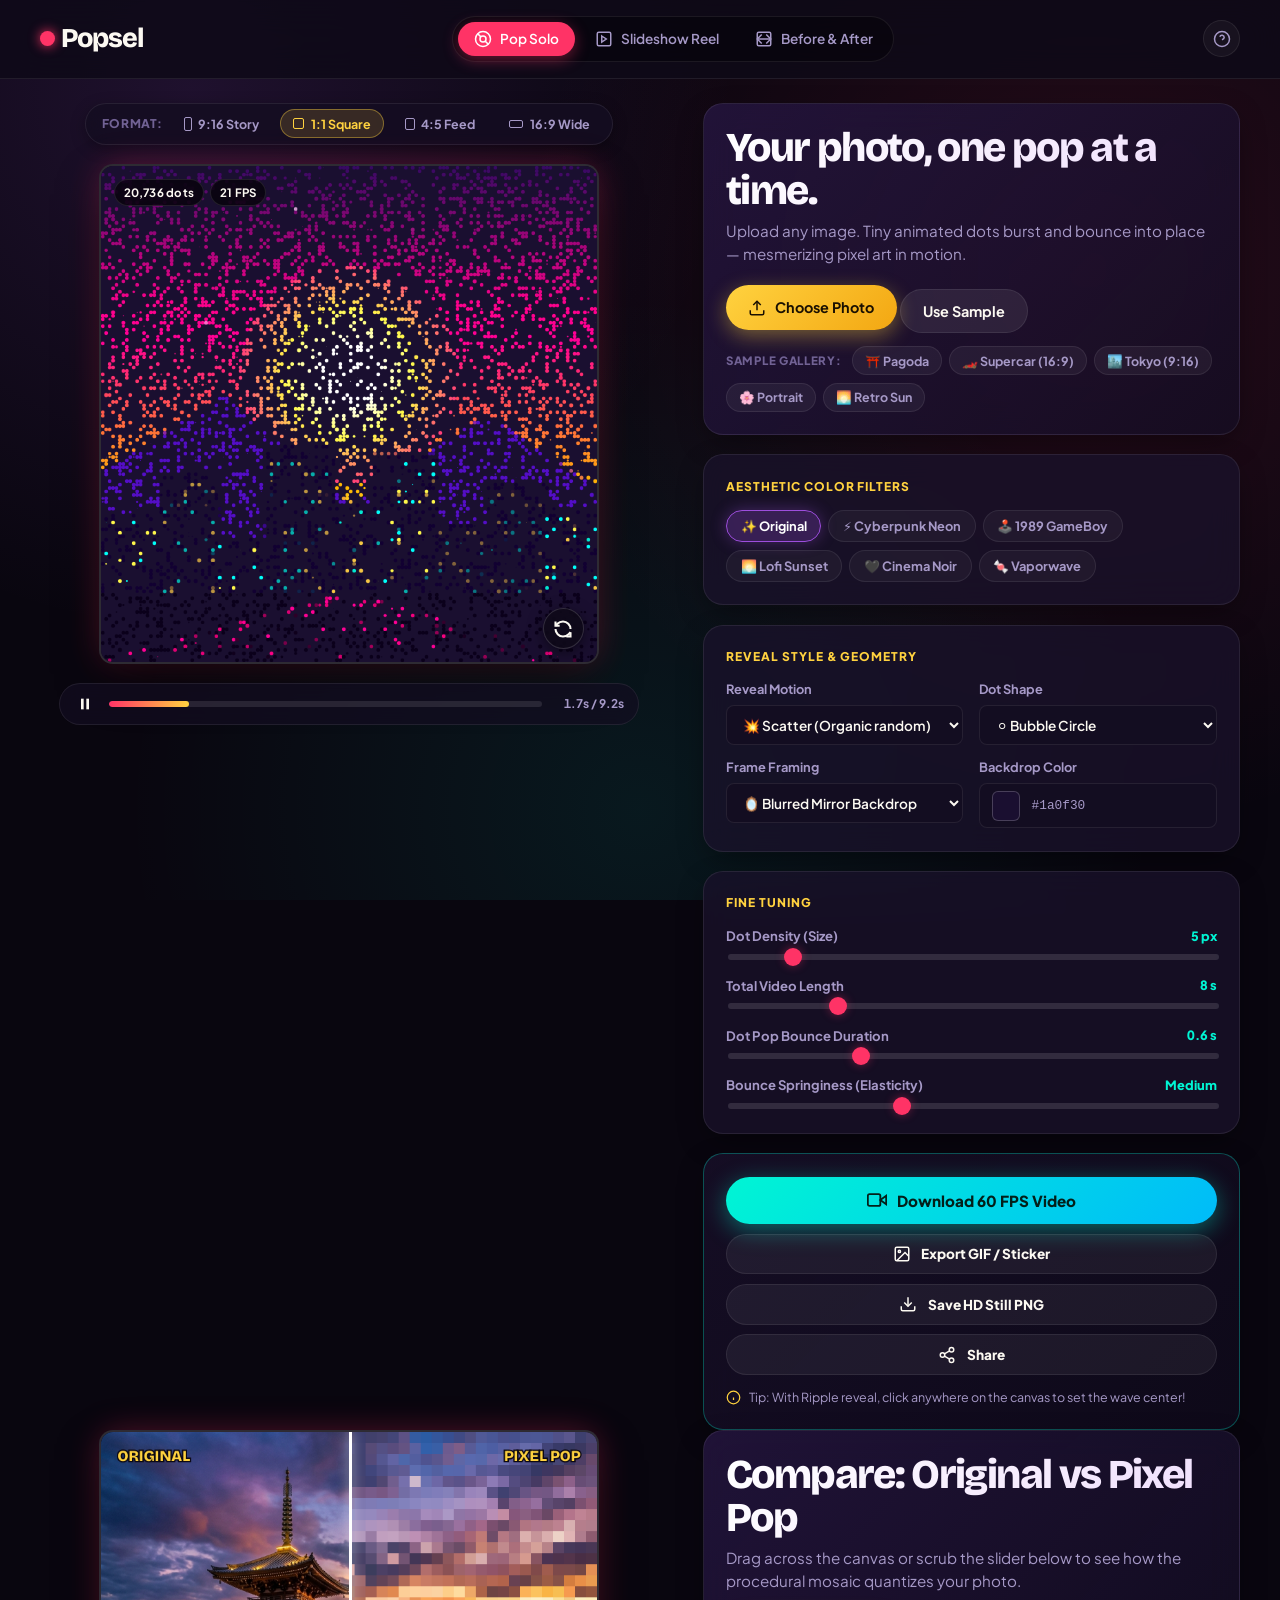
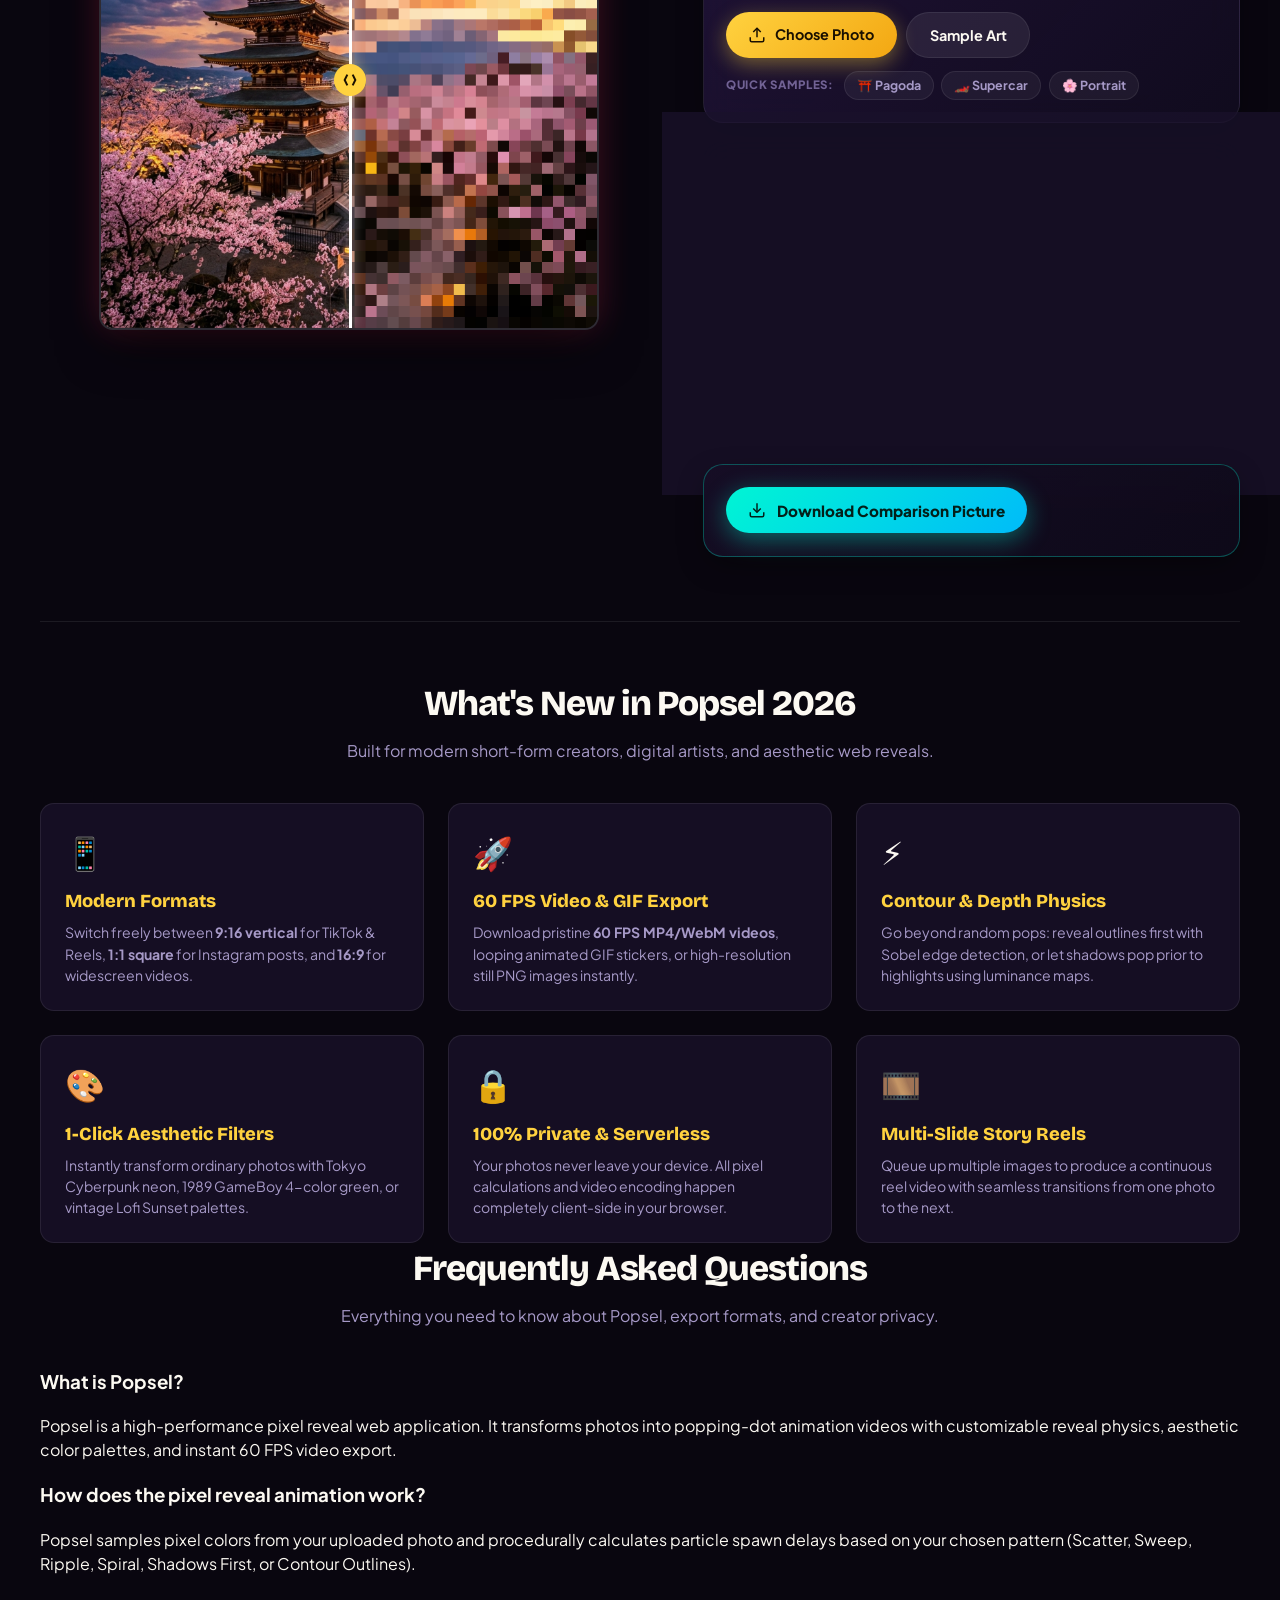
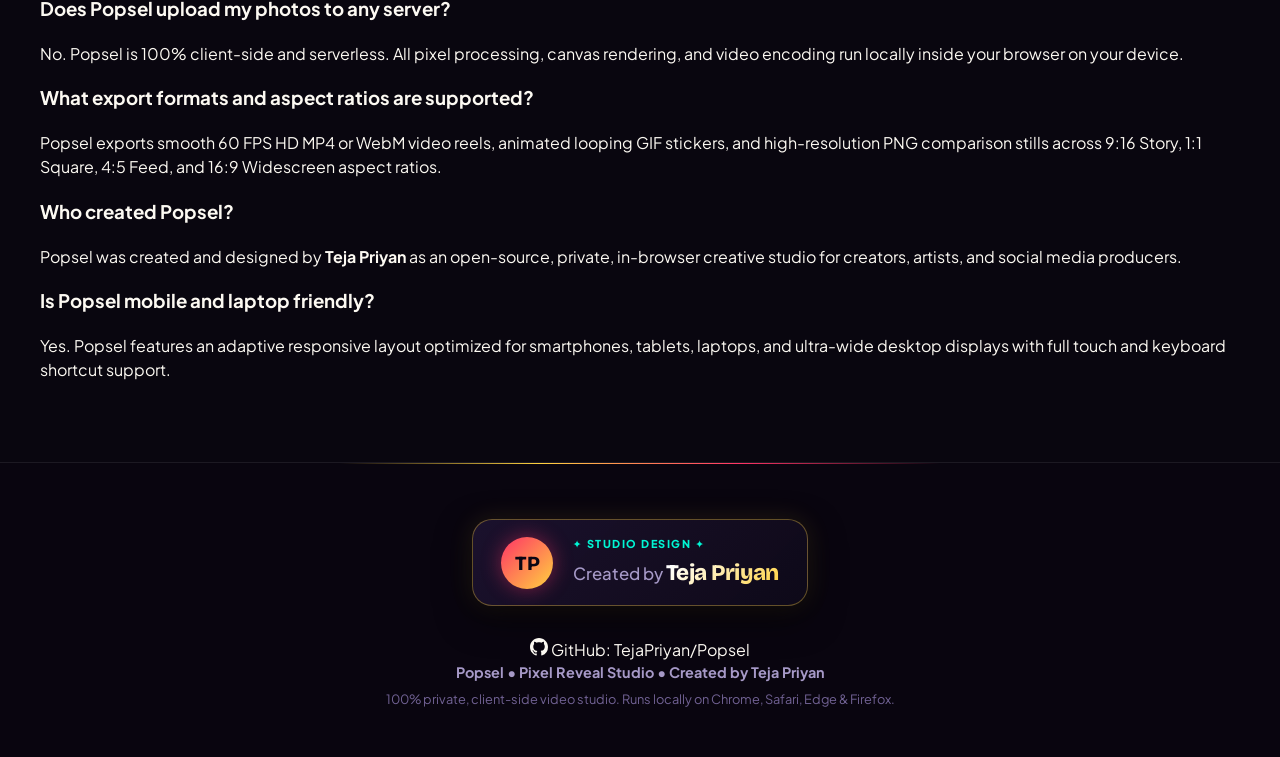
==== commit 553c9969: "Popsel: organize all photos into assets/ folder, remove unused debug screenshots, update asset paths" ====
--- a/index.html
+++ b/index.html
@@ -1,14 +1,112 @@
 <!doctype html>
-<html lang="en">
+<html lang="en" prefix="og: https://ogp.me/ns#">
 <head>
   <meta charset="utf-8">
   <meta name="viewport" content="width=device-width, initial-scale=1">
-  <title>Pixel Reveal Studio – Audio-Reactive Art & Video</title>
-  <meta name="description" content="Turn any photo into an ASMR popping-pixel reveal video. Custom aspect ratios (9:16, 1:1, 16:9), procedural bubble pop sounds, cyberpunk aesthetics, and instant 60 FPS export.">
+  
+  <!-- Primary SEO -->
+  <title>Popsel – Mesmerizing Pixel Reveal Studio | Created by Teja Priyan</title>
+  <meta name="title" content="Popsel – Mesmerizing Pixel Reveal Studio | Created by Teja Priyan">
+  <meta name="description" content="Turn any photo into a mesmerizing popping-pixel reveal video with customizable particle physics, 9:16 vertical & 1:1 square aspect ratios, and instant 60 FPS export. 100% private and client-side. Created by Teja Priyan.">
+  <meta name="keywords" content="Popsel, pixel reveal, photo animation, video reveal maker, TikTok reels creator, Teja Priyan, HTML5 canvas art, 60fps video export, GIF sticker maker, pixel art in motion">
+  <meta name="author" content="Teja Priyan">
+  <meta name="robots" content="index, follow, max-image-preview:large, max-snippet:-1, max-video-preview:-1">
+  <link rel="canonical" href="https://github.com/TejaPriyan/Popsel">
+
+  <!-- Google Search Console Verification -->
+  <meta name="google-site-verification" content="google87bb3bc53ec346d2">
+
+  <!-- Open Graph / Facebook -->
+  <meta property="og:type" content="website">
+  <meta property="og:site_name" content="Popsel">
+  <meta property="og:url" content="https://popsel.vercel.app">
+  <meta property="og:title" content="Popsel – Mesmerizing Pixel Reveal Studio | Created by Teja Priyan">
+  <meta property="og:description" content="Transform photos into mesmerizing popping-pixel videos and looping GIF stickers. Fast, private, client-side studio created by Teja Priyan.">
+  <meta property="og:image" content="assets/banner.png">
+
+  <!-- Twitter Card -->
+  <meta name="twitter:card" content="summary_large_image">
+  <meta name="twitter:url" content="https://popsel.vercel.app">
+  <meta name="twitter:title" content="Popsel – Mesmerizing Pixel Reveal Studio">
+  <meta name="twitter:description" content="Turn any photo into a mesmerizing popping-pixel reveal video. 100% private, client-side studio created by Teja Priyan.">
+  <meta name="twitter:image" content="assets/banner.png">
+  <meta name="twitter:creator" content="@TejaPriyan">
+
+  <!-- Fonts & Styles -->
   <link rel="preconnect" href="https://fonts.googleapis.com">
   <link rel="preconnect" href="https://fonts.gstatic.com" crossorigin>
   <link href="https://fonts.googleapis.com/css2?family=Bricolage+Grotesque:opsz,wght@12..96,600;12..96,800&family=Plus+Jakarta+Sans:wght@400;500;600;700;800&display=swap" rel="stylesheet">
   <link rel="stylesheet" href="style.css">
+
+  <!-- AEO & GEO Structured Data (JSON-LD) -->
+  <script type="application/ld+json">
+  {
+    "@context": "https://schema.org",
+    "@graph": [
+      {
+        "@type": "WebApplication",
+        "@id": "https://github.com/TejaPriyan/Popsel#webapp",
+        "name": "Popsel",
+        "url": "https://github.com/TejaPriyan/Popsel",
+        "description": "Popsel is a high-performance pixel reveal studio created by Teja Priyan that converts photos into mesmerizing popping-dot animation videos with multi-aspect ratio rendering and 60 FPS video export.",
+        "applicationCategory": "MultimediaApplication",
+        "operatingSystem": "All modern browsers (Chrome, Safari, Edge, Firefox, iOS, Android)",
+        "browserRequirements": "Requires JavaScript and HTML5 Canvas 2D support",
+        "author": {
+          "@type": "Person",
+          "name": "Teja Priyan",
+          "url": "https://github.com/TejaPriyan"
+        },
+        "creator": {
+          "@type": "Person",
+          "name": "Teja Priyan"
+        },
+        "offers": {
+          "@type": "Offer",
+          "price": "0",
+          "priceCurrency": "USD"
+        },
+        "featureList": [
+          "Multi-Aspect Ratio Studio (9:16 TikTok/Reels, 1:1 Square, 4:5 Feed, 16:9 Widescreen)",
+          "6 Aesthetic Color Filter Presets (Cyberpunk Neon, GameBoy 1989, Lofi Sunset, Cinema Noir, Vaporwave)",
+          "7 Particle Reveal Physics Patterns & 7 Geometric Dot Shapes",
+          "60 FPS HD MP4/WebM Video and Looping GIF Sticker Export",
+          "100% Client-Side Private Processing with Zero Server Uploads"
+        ]
+      },
+      {
+        "@type": "FAQPage",
+        "@id": "https://github.com/TejaPriyan/Popsel#faq",
+        "mainEntity": [
+          {
+            "@type": "Question",
+            "name": "What is Popsel?",
+            "acceptedAnswer": {
+              "@type": "Answer",
+              "text": "Popsel is a pixel reveal web application that transforms photos into popping-dot animations and video reels with customizable reveal physics, aesthetic color palettes, and instant 60 FPS export."
+            }
+          },
+          {
+            "@type": "Question",
+            "name": "Who created Popsel?",
+            "acceptedAnswer": {
+              "@type": "Answer",
+              "text": "Popsel was created by Teja Priyan as a private, open-source creative studio for digital creators, artists, and short-form video producers."
+            }
+          },
+          {
+            "@type": "Question",
+            "name": "Does Popsel upload photos to any external servers?",
+            "acceptedAnswer": {
+              "@type": "Answer",
+              "text": "No. Popsel is 100% client-side and serverless. All pixel calculations and video encoding occur directly within your web browser."
+            }
+          }
+        ]
+      }
+    ]
+  }
+  </script>
 </head>
 <body>
 
@@ -17,9 +115,8 @@
     <div class="brand">
       <a href="#" class="logo">
         <span class="logo-dot"></span>
-        <span class="logo-text">pixel studio</span>
+        <span class="logo-text">Popsel</span>
       </a>
-      <span class="version-tag">2026 STUDIO</span>
     </div>
 
     <!-- Mode Selector Tabs -->
@@ -36,37 +133,8 @@
         <svg width="18" height="18" viewBox="0 0 24 24" fill="none" stroke="currentColor" stroke-width="2"><path d="M21 12H3"/><path d="m9 6-6 6 6 6"/><path d="m15 18 6-6-6-6"/><rect width="18" height="18" x="3" y="3" rx="2"/></svg>
         <span>Before & After</span>
       </button>
-      <button class="tab-btn" data-tab="cam" id="tab-cam">
-        <svg width="18" height="18" viewBox="0 0 24 24" fill="none" stroke="currentColor" stroke-width="2"><path d="M23 19a2 2 0 0 1-2 2H3a2 2 0 0 1-2-2V8a2 2 0 0 1 2-2h4l2-3h6l2 3h4a2 2 0 0 1 2 2z"/><circle cx="12" cy="13" r="4"/></svg>
-        <span>Live Mirror</span>
-      </button>
     </nav>
-
-    <!-- Header Actions (Sound & Presets) -->
     <div class="header-actions">
-      <!-- Sound Master Toggle -->
-      <div class="sound-widget" id="sound-widget">
-        <button class="sound-toggle-btn" id="sound-toggle" title="Toggle ASMR Pop Sounds">
-          <svg class="icon-sound-on" width="18" height="18" viewBox="0 0 24 24" fill="none" stroke="currentColor" stroke-width="2"><polygon points="11 5 6 9 2 9 2 15 6 15 11 19 11 5"/><path d="M15.54 8.46a5 5 0 0 1 0 7.07"/><path d="M19.07 4.93a10 10 0 0 1 0 14.14"/></svg>
-          <svg class="icon-sound-off" width="18" height="18" viewBox="0 0 24 24" fill="none" stroke="currentColor" stroke-width="2" style="display:none;"><polygon points="11 5 6 9 2 9 2 15 6 15 11 19 11 5"/><line x1="23" y1="9" x2="17" y2="15"/><line x1="17" y1="9" x2="23" y2="15"/></svg>
-          <span class="sound-label">ASMR Sound</span>
-        </button>
-        <div class="sound-dropdown">
-          <label>Sound Style
-            <select id="sound-style">
-              <option value="bubble" selected>🫧 Bubble Pop</option>
-              <option value="retro">🕹️ 8-Bit Blip</option>
-              <option value="woodblock">🎋 Bamboo Woodblock</option>
-              <option value="water">💧 Water Droplet</option>
-              <option value="click">⌨️ Mechanical Click</option>
-            </select>
-          </label>
-          <label>Volume <output id="vol-val">60%</output>
-            <input type="range" id="sound-vol" min="0" max="1" step="0.05" value="0.6">
-          </label>
-        </div>
-      </div>
-
       <a href="#quick-guide" class="btn-ghost icon-only" title="Quick Guide">
         <svg width="18" height="18" viewBox="0 0 24 24" fill="none" stroke="currentColor" stroke-width="2"><circle cx="12" cy="12" r="10"/><path d="M9.09 9a3 3 0 0 1 5.83 1c0 2-3 3-3 3"/><line x1="12" y1="17" x2="12.01" y2="17"/></svg>
       </a>
@@ -116,7 +184,6 @@
           <div class="stage-hud">
             <span class="hud-pill" id="hud-particles">18,400 dots</span>
             <span class="hud-pill" id="hud-fps">60 FPS</span>
-            <span class="hud-pill audio-pill" id="hud-audio">🫧 Audio ON</span>
           </div>
 
           <!-- Replay Floating Button -->
@@ -157,7 +224,7 @@
         <div class="panel-section header-section">
           <div class="title-wrap">
             <h1 id="mode-heading">Your photo, one pop at a time.</h1>
-            <p class="lede" id="mode-sub">Upload any image. Tiny animated dots burst and bounce into place with tactile ASMR pops.</p>
+            <p class="lede" id="mode-sub">Upload any image. Tiny animated dots burst and bounce into place — mesmerizing pixel art in motion.</p>
           </div>
 
           <!-- File Pickers -->
@@ -183,10 +250,10 @@
 
           <div class="sample-tray">
             <span class="sample-label">Sample Gallery:</span>
-            <button class="sample-btn" data-sample="sample1.jpg" data-ratio="1:1" type="button">🌸 Portrait</button>
-            <button class="sample-btn" data-sample="sample3.jpg" data-ratio="1:1" type="button">⛩️ Pagoda</button>
-            <button class="sample-btn" data-sample="sample2.jpg" data-ratio="9:16" type="button">🏙️ Tokyo (9:16)</button>
-            <button class="sample-btn" data-sample="sample4.jpg" data-ratio="16:9" type="button">🏎️ Supercar (16:9)</button>
+            <button class="sample-btn" data-sample="assets/sample3.jpg" data-ratio="1:1" type="button">⛩️ Pagoda</button>
+            <button class="sample-btn" data-sample="assets/sample4.jpg" data-ratio="16:9" type="button">🏎️ Supercar (16:9)</button>
+            <button class="sample-btn" data-sample="assets/sample2.jpg" data-ratio="9:16" type="button">🏙️ Tokyo (9:16)</button>
+            <button class="sample-btn" data-sample="assets/sample1.jpg" data-ratio="1:1" type="button">🌸 Portrait</button>
             <button class="sample-btn" data-sample="demo" data-ratio="1:1" type="button">🌅 Retro Sun</button>
           </div>
         </div>
@@ -292,87 +359,12 @@
           </div>
         </div>
 
-        <!-- Audio Track & Beat-Sync Engine -->
-        <div class="panel-section">
-          <div class="section-title-badge">
-            <span class="section-label">Audio & Beat-Sync Engine</span>
-            <span class="badge-feature">AI REACTIVE</span>
-          </div>
-
-          <div class="grid-2">
-            <div class="form-group">
-              <label for="soundtrack-mode">Soundtrack Mode</label>
-              <select id="soundtrack-mode">
-                <option value="asmr" selected>🫧 ASMR Popping Synthesis</option>
-                <option value="synthwave">🎧 120 BPM Synthwave Beats</option>
-                <option value="lofi">☕ Chill Lo-Fi Drum Beat</option>
-                <option value="custom">📁 Custom Music Track...</option>
-              </select>
-            </div>
-
-            <div class="form-group" id="custom-audio-wrap" style="display: none;">
-              <label for="music-file">Upload Song (MP3 / WAV)</label>
-              <input id="music-file" type="file" accept="audio/*">
-            </div>
-          </div>
-
-          <div class="toggle-card mt-2">
-            <label class="toggle-switch">
-              <input type="checkbox" id="beat-sync" checked>
-              <span class="toggle-slider"></span>
-            </label>
-            <div class="toggle-info">
-              <strong>⚡ Beat-Sync Physics</strong>
-              <span>Particles dynamically pulse, expand, and pop to the bass drops</span>
-            </div>
-          </div>
-
-          <!-- VU Energy Meter -->
-          <div class="vu-meter-bar" id="vu-meter" title="Bass Energy Frequency">
-            <div class="vu-meter-fill" id="vu-fill"></div>
-          </div>
-        </div>
-
-        <!-- Retro FX & CRT Glitch Engine -->
-        <div class="panel-section">
-          <div class="section-title-badge">
-            <span class="section-label">Retro FX & Glitch Engine</span>
-            <span class="badge-feature">POST FX</span>
-          </div>
-
-          <div class="fx-toggles-grid">
-            <label class="fx-chip" id="fx-crt-label">
-              <input type="checkbox" id="fx-crt">
-              <span class="fx-chip-content">
-                <span class="fx-icon">📺</span>
-                <span class="fx-title">CRT Scanlines</span>
-              </span>
-            </label>
-
-            <label class="fx-chip" id="fx-chroma-label">
-              <input type="checkbox" id="fx-chroma">
-              <span class="fx-chip-content">
-                <span class="fx-icon">🌈</span>
-                <span class="fx-title">RGB Split (Chroma)</span>
-              </span>
-            </label>
-
-            <label class="fx-chip" id="fx-vhs-label">
-              <input type="checkbox" id="fx-vhs">
-              <span class="fx-chip-content">
-                <span class="fx-icon">📼</span>
-                <span class="fx-title">VHS Glitch</span>
-              </span>
-            </label>
-          </div>
-        </div>
-
         <!-- Export & Share Action Station -->
         <div class="panel-section export-section">
           <div class="export-buttons">
             <button class="btn-export primary-export" id="rec" type="button">
               <svg width="20" height="20" viewBox="0 0 24 24" fill="none" stroke="currentColor" stroke-width="2.2"><path d="M23 7l-7 5 7 5V7z"/><rect x="1" y="5" width="15" height="14" rx="2" ry="2"/></svg>
-              <span>Download 60 FPS Video (with Audio)</span>
+              <span>Download 60 FPS Video</span>
             </button>
             <button class="btn-export secondary-export" id="export-gif" type="button" title="Export as looping animated GIF or sticker for Discord / WhatsApp">
               <svg width="18" height="18" viewBox="0 0 24 24" fill="none" stroke="currentColor" stroke-width="2"><rect x="3" y="3" width="18" height="18" rx="2"/><circle cx="8.5" cy="8.5" r="1.5"/><polyline points="21 15 16 10 5 21"/></svg>
@@ -422,9 +414,9 @@
 
           <div class="sample-tray mt-2">
             <span class="sample-label">Quick Samples:</span>
-            <button class="ba-sample-btn sample-btn" data-sample="sample1.jpg" type="button">🌸 Portrait</button>
-            <button class="ba-sample-btn sample-btn" data-sample="sample3.jpg" type="button">⛩️ Pagoda</button>
-            <button class="ba-sample-btn sample-btn" data-sample="sample4.jpg" type="button">🏎️ Supercar</button>
+            <button class="ba-sample-btn sample-btn" data-sample="assets/sample3.jpg" type="button">⛩️ Pagoda</button>
+            <button class="ba-sample-btn sample-btn" data-sample="assets/sample4.jpg" type="button">🏎️ Supercar</button>
+            <button class="ba-sample-btn sample-btn" data-sample="assets/sample1.jpg" type="button">🌸 Portrait</button>
           </div>
         </div>
 
@@ -474,74 +466,10 @@
       </div>
     </section>
 
-    <!-- View 4: Live Webcam Mirror Mode -->
-    <section class="studio-view" id="v-cam" hidden>
-      <div class="stage-column">
-        <div class="stage-frame ratio-1-1" id="cam-stage-frame">
-          <canvas id="cam-stage" width="720" height="720" aria-label="Live webcam pixel mirror preview"></canvas>
-          <div class="stage-hud">
-            <span class="hud-pill" id="cam-hud-fps">60 FPS</span>
-            <span class="hud-pill audio-pill">🔴 LIVE WEBCAM</span>
-          </div>
-        </div>
-
-        <div class="cam-actions-bar">
-          <button class="btn-action primary" id="cam-snap" type="button">
-            <svg width="18" height="18" viewBox="0 0 24 24" fill="none" stroke="currentColor" stroke-width="2"><circle cx="12" cy="12" r="10"/><circle cx="12" cy="12" r="3"/></svg>
-            <span>Snap Still Art</span>
-          </button>
-          <button class="btn-action secondary" id="cam-rec" type="button">
-            <svg width="18" height="18" viewBox="0 0 24 24" fill="none" stroke="currentColor" stroke-width="2"><circle cx="12" cy="12" r="9" fill="#ff3366"/></svg>
-            <span id="cam-rec-label">Record 5s Reel</span>
-          </button>
-        </div>
-      </div>
-
-      <div class="controls-column">
-        <div class="panel-section header-section">
-          <h1>Live Pixel Mirror</h1>
-          <p class="lede">Stand in front of your camera. Watch yourself dissolve and quantize into live interactive popping dots in real-time!</p>
-          
-          <div class="status-tip" id="cam-status">
-            <svg width="15" height="15" viewBox="0 0 24 24" fill="none" stroke="currentColor" stroke-width="2"><circle cx="12" cy="12" r="10"/><line x1="12" y1="16" x2="12" y2="12"/><line x1="12" y1="8" x2="12.01" y2="8"/></svg>
-            <span id="cam-msg">Click "Start Camera" to initialize your live mirror.</span>
-          </div>
-          <div class="mt-2">
-            <button class="btn-action primary w-full" id="cam-start-btn" type="button">
-              <span>🎥 Start Camera Mirror</span>
-            </button>
-          </div>
-        </div>
-
-        <div class="panel-section">
-          <span class="section-label">Mirror Dot Styling</span>
-          <div class="slider-row">
-            <div class="slider-header">
-              <label for="cam-cell">Pixel Dot Size</label>
-              <output class="slider-val" id="cam-cellv">8 px</output>
-            </div>
-            <input id="cam-cell" type="range" min="4" max="22" value="8">
-          </div>
-
-          <div class="form-group mt-2">
-            <label for="cam-filter">Live Aesthetic Filter</label>
-            <select id="cam-filter">
-              <option value="original" selected>✨ Original Vibrant</option>
-              <option value="cyberpunk">⚡ Tokyo Cyberpunk Neon</option>
-              <option value="gameboy">🕹️ 1989 GameBoy Green</option>
-              <option value="lofi">🌅 Lofi Sunset Warmth</option>
-              <option value="noir">🖤 Cinema Noir B&W</option>
-              <option value="matrix">💻 Matrix Code Green</option>
-            </select>
-          </div>
-        </div>
-      </div>
-    </section>
-
     <!-- Guide / Feature Documentation -->
     <section id="quick-guide" class="features-summary">
       <div class="summary-header">
-        <h2>What's New in Studio 2026</h2>
+        <h2>What's New in Popsel 2026</h2>
         <p>Built for modern short-form creators, digital artists, and aesthetic web reveals.</p>
       </div>
 
@@ -553,9 +481,9 @@
         </div>
 
         <div class="feature-card">
-          <div class="feat-icon">🫧</div>
-          <h3>Synthesized ASMR Audio</h3>
-          <p>Zero external sound files. Real-time procedural audio synthesis generates bubble pops, 8-bit blips, and bamboo chimes synchronized into your video export.</p>
+          <div class="feat-icon">🚀</div>
+          <h3>60 FPS Video & GIF Export</h3>
+          <p>Download pristine <strong>60 FPS MP4/WebM videos</strong>, looping animated GIF stickers, or high-resolution still PNG images instantly.</p>
         </div>
 
         <div class="feature-card">
@@ -573,7 +501,7 @@
         <div class="feature-card">
           <div class="feat-icon">🔒</div>
           <h3>100% Private & Serverless</h3>
-          <p>Your photos never leave your device. All pixel calculations, sound synthesis, and video encoding happen completely client-side in your browser.</p>
+          <p>Your photos never leave your device. All pixel calculations and video encoding happen completely client-side in your browser.</p>
         </div>
 
         <div class="feature-card">
@@ -583,9 +511,49 @@
         </div>
       </div>
     </section>
+
+    <!-- Semantic FAQ Section for Users, SEO, AEO & GEO -->
+    <section id="faq-section" class="faq-summary">
+      <div class="summary-header">
+        <h2>Frequently Asked Questions</h2>
+        <p>Everything you need to know about Popsel, export formats, and creator privacy.</p>
+      </div>
+
+      <div class="faq-grid">
+        <div class="faq-card">
+          <h3>What is Popsel?</h3>
+          <p>Popsel is a high-performance pixel reveal web application. It transforms photos into popping-dot animation videos with customizable reveal physics, aesthetic color palettes, and instant 60 FPS video export.</p>
+        </div>
+
+        <div class="faq-card">
+          <h3>How does the pixel reveal animation work?</h3>
+          <p>Popsel samples pixel colors from your uploaded photo and procedurally calculates particle spawn delays based on your chosen pattern (Scatter, Sweep, Ripple, Spiral, Shadows First, or Contour Outlines).</p>
+        </div>
+
+        <div class="faq-card">
+          <h3>Does Popsel upload my photos to any server?</h3>
+          <p>No. Popsel is 100% client-side and serverless. All pixel processing, canvas rendering, and video encoding run locally inside your browser on your device.</p>
+        </div>
+
+        <div class="faq-card">
+          <h3>What export formats and aspect ratios are supported?</h3>
+          <p>Popsel exports smooth 60 FPS HD MP4 or WebM video reels, animated looping GIF stickers, and high-resolution PNG comparison stills across 9:16 Story, 1:1 Square, 4:5 Feed, and 16:9 Widescreen aspect ratios.</p>
+        </div>
+
+        <div class="faq-card">
+          <h3>Who created Popsel?</h3>
+          <p>Popsel was created and designed by <strong>Teja Priyan</strong> as an open-source, private, in-browser creative studio for creators, artists, and social media producers.</p>
+        </div>
+
+        <div class="faq-card">
+          <h3>Is Popsel mobile and laptop friendly?</h3>
+          <p>Yes. Popsel features an adaptive responsive layout optimized for smartphones, tablets, laptops, and ultra-wide desktop displays with full touch and keyboard shortcut support.</p>
+        </div>
+      </div>
+    </section>
   </main>
 
-  <!-- App Footer with Creator Attribution -->
+  <!-- App Footer with Creator Attribution & GitHub Link -->
   <footer class="app-footer">
     <div class="creator-showcase">
       <div class="creator-badge" id="creator-badge">
@@ -597,8 +565,15 @@
       </div>
     </div>
 
+    <div class="footer-links">
+      <a href="https://github.com/TejaPriyan/Popsel" target="_blank" rel="noopener noreferrer" class="btn-github-pill" title="View Source on GitHub">
+        <svg width="18" height="18" viewBox="0 0 24 24" fill="currentColor"><path d="M12 0C5.37 0 0 5.37 0 12c0 5.31 3.435 9.795 8.205 11.385.6.105.825-.255.825-.57 0-.285-.015-1.23-.015-2.235-3.015.555-3.795-.735-4.035-1.41-.135-.345-.72-1.41-1.23-1.695-.42-.225-1.02-.78-.015-.795.945-.015 1.62.87 1.845 1.23 1.08 1.815 2.805 1.305 3.495.99.105-.78.42-1.305.765-1.605-2.67-.3-5.46-1.335-5.46-5.925 0-1.305.465-2.385 1.23-3.225-.12-.3-.54-1.53.12-3.18 0 0 1.005-.315 3.3 1.23.96-.27 1.98-.405 3-.405s2.04.135 3 .405c2.295-1.56 3.3-1.23 3.3-1.23.66 1.65.24 2.88.12 3.18.765.84 1.23 1.905 1.23 3.225 0 4.605-2.805 5.625-5.475 5.925.435.375.81 1.095.81 2.22 0 1.605-.015 2.895-.015 3.3 0 .315.225.69.825.57A12.02 12.02 0 0024 12c0-6.63-5.37-12-12-12z"/></svg>
+        <span>GitHub: TejaPriyan/Popsel</span>
+      </a>
+    </div>
+
     <div class="footer-content">
-      <p>Pixel Studio 2026 • Crafted with HTML5 Canvas, Web Audio API & MediaStream</p>
+      <p>Popsel • Pixel Reveal Studio • Created by Teja Priyan</p>
       <p class="sub">100% private, client-side video studio. Runs locally on Chrome, Safari, Edge & Firefox.</p>
     </div>
   </footer>
@@ -606,3 +581,4 @@
   <script src="app.js"></script>
 </body>
 </html>
+
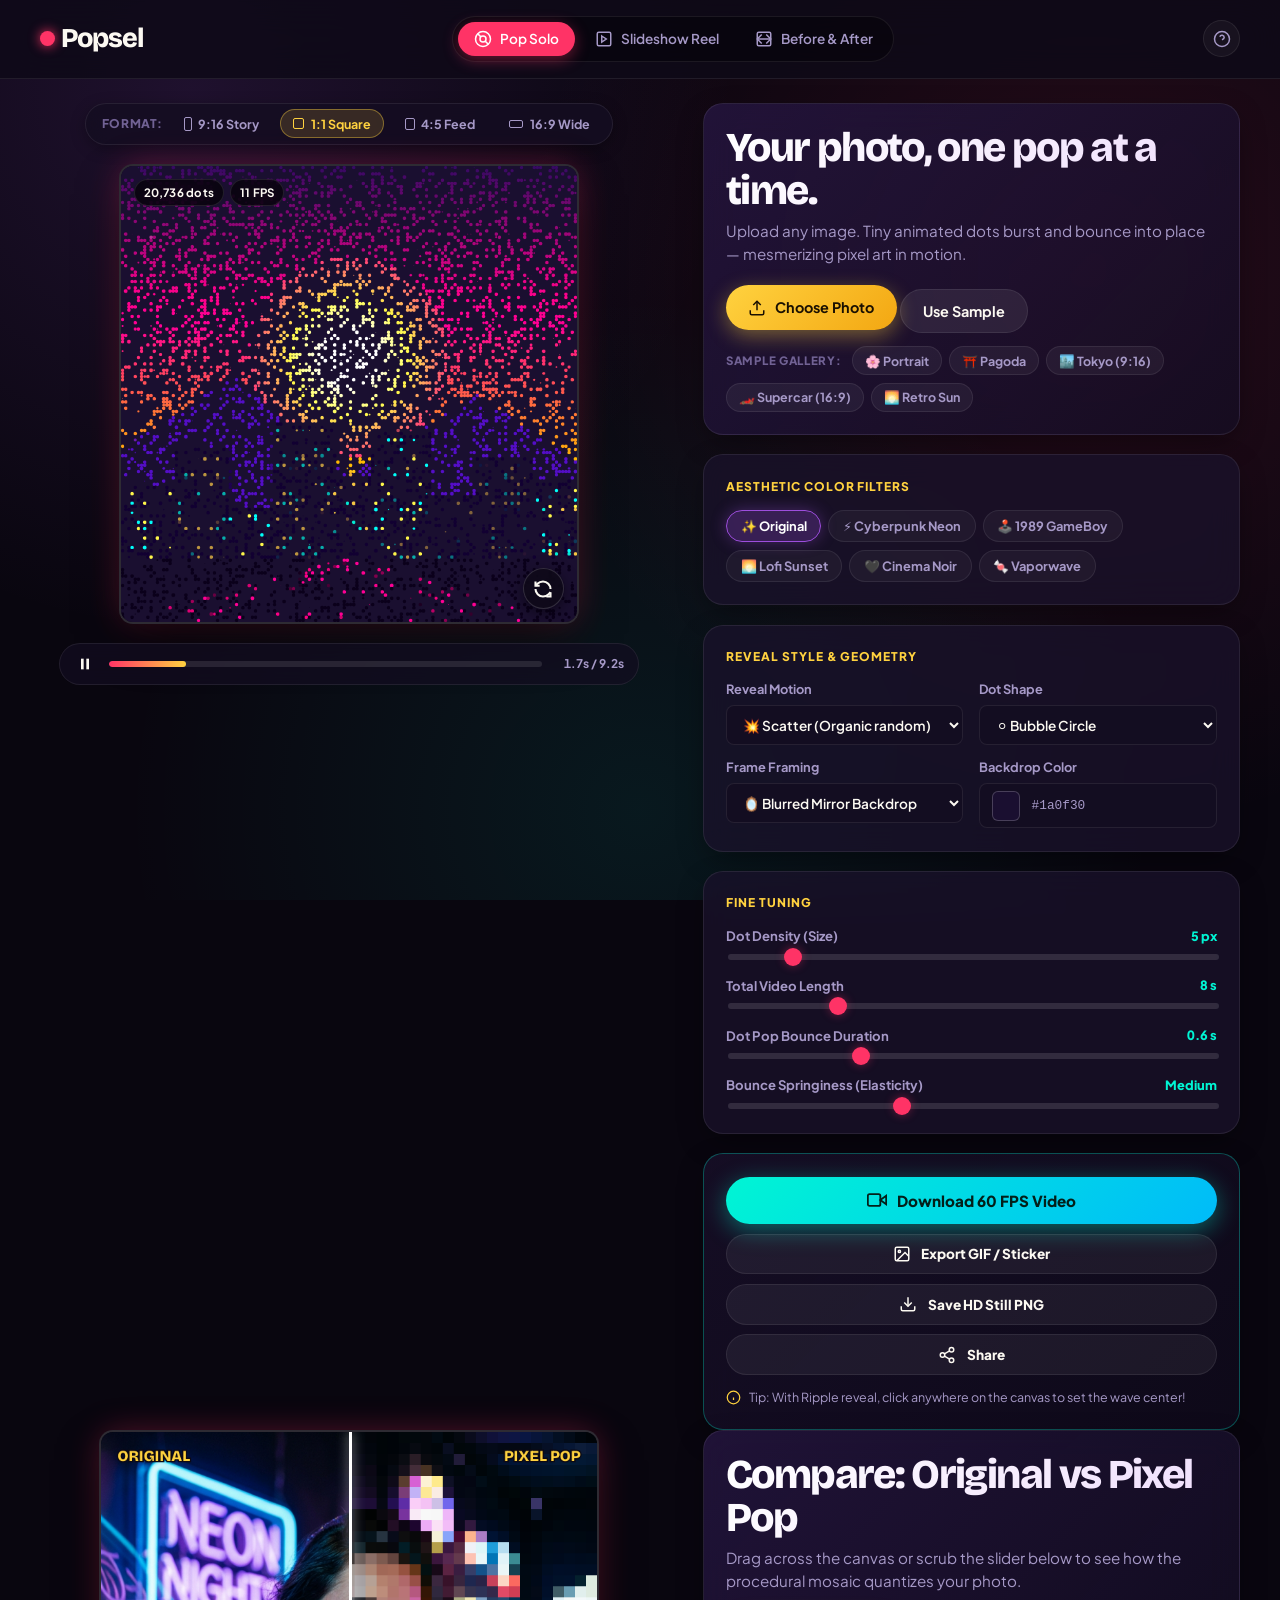
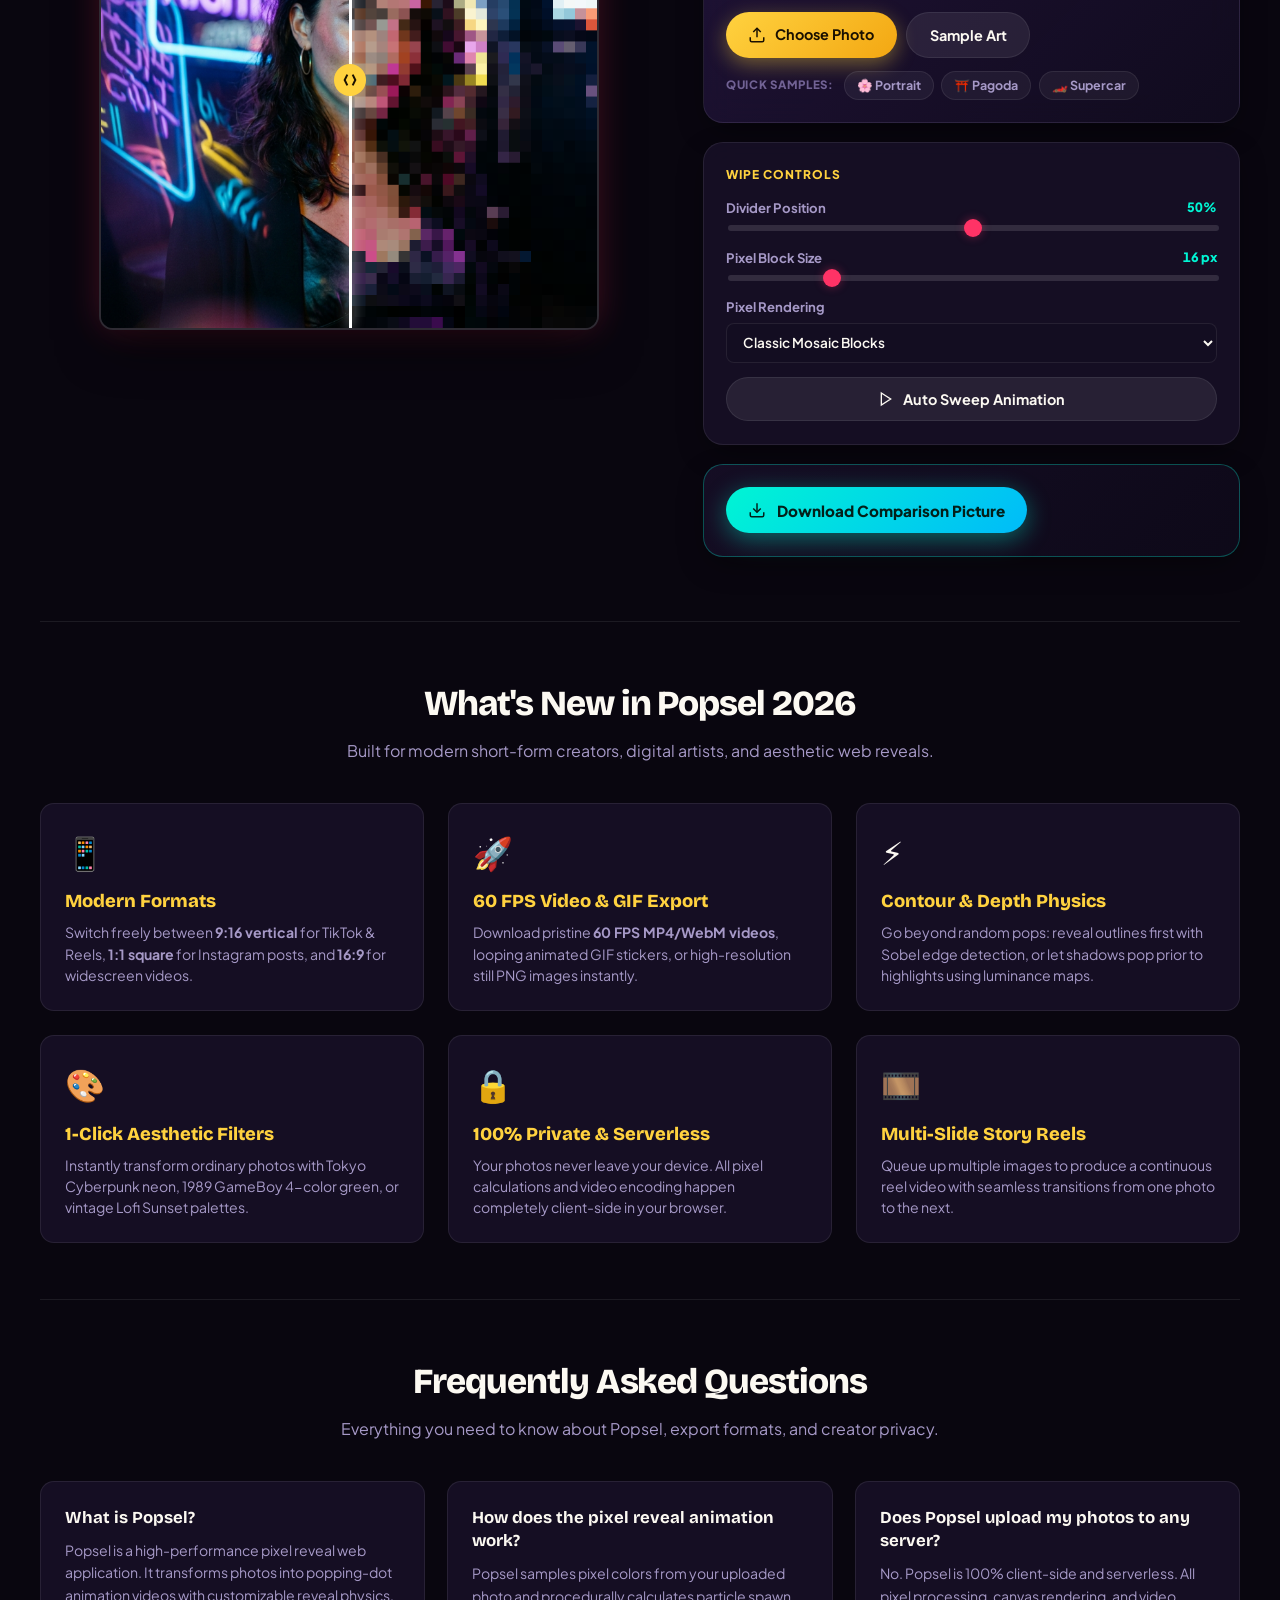
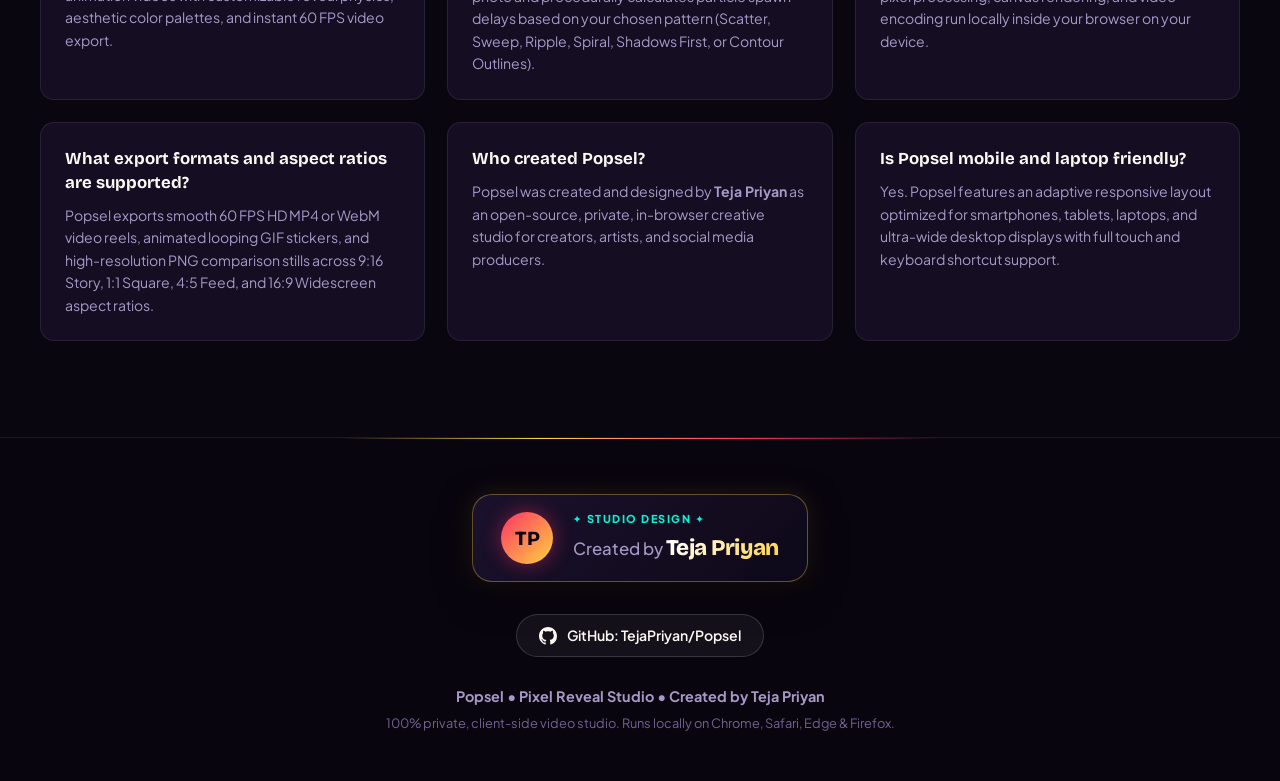
==== commit 06f9291c: "Popsel: completely remove audio, sound engine, and glitch/retro FX engine from webpage and codebase" ====
--- a/index.html
+++ b/index.html
@@ -19,17 +19,17 @@
   <!-- Open Graph / Facebook -->
   <meta property="og:type" content="website">
   <meta property="og:site_name" content="Popsel">
-  <meta property="og:url" content="https://popsel.vercel.app">
+  <meta property="og:url" content="https://github.com/TejaPriyan/Popsel">
   <meta property="og:title" content="Popsel – Mesmerizing Pixel Reveal Studio | Created by Teja Priyan">
   <meta property="og:description" content="Transform photos into mesmerizing popping-pixel videos and looping GIF stickers. Fast, private, client-side studio created by Teja Priyan.">
-  <meta property="og:image" content="assets/banner.png">
+  <meta property="og:image" content="sample1.jpg">
 
   <!-- Twitter Card -->
   <meta name="twitter:card" content="summary_large_image">
-  <meta name="twitter:url" content="https://popsel.vercel.app">
+  <meta name="twitter:url" content="https://github.com/TejaPriyan/Popsel">
   <meta name="twitter:title" content="Popsel – Mesmerizing Pixel Reveal Studio">
   <meta name="twitter:description" content="Turn any photo into a mesmerizing popping-pixel reveal video. 100% private, client-side studio created by Teja Priyan.">
-  <meta name="twitter:image" content="assets/banner.png">
+  <meta name="twitter:image" content="sample1.jpg">
   <meta name="twitter:creator" content="@TejaPriyan">
 
   <!-- Fonts & Styles -->
@@ -250,10 +250,10 @@
 
           <div class="sample-tray">
             <span class="sample-label">Sample Gallery:</span>
-            <button class="sample-btn" data-sample="assets/sample3.jpg" data-ratio="1:1" type="button">⛩️ Pagoda</button>
-            <button class="sample-btn" data-sample="assets/sample4.jpg" data-ratio="16:9" type="button">🏎️ Supercar (16:9)</button>
-            <button class="sample-btn" data-sample="assets/sample2.jpg" data-ratio="9:16" type="button">🏙️ Tokyo (9:16)</button>
-            <button class="sample-btn" data-sample="assets/sample1.jpg" data-ratio="1:1" type="button">🌸 Portrait</button>
+            <button class="sample-btn" data-sample="sample1.jpg" data-ratio="1:1" type="button">🌸 Portrait</button>
+            <button class="sample-btn" data-sample="sample3.jpg" data-ratio="1:1" type="button">⛩️ Pagoda</button>
+            <button class="sample-btn" data-sample="sample2.jpg" data-ratio="9:16" type="button">🏙️ Tokyo (9:16)</button>
+            <button class="sample-btn" data-sample="sample4.jpg" data-ratio="16:9" type="button">🏎️ Supercar (16:9)</button>
             <button class="sample-btn" data-sample="demo" data-ratio="1:1" type="button">🌅 Retro Sun</button>
           </div>
         </div>
@@ -414,9 +414,9 @@
 
           <div class="sample-tray mt-2">
             <span class="sample-label">Quick Samples:</span>
-            <button class="ba-sample-btn sample-btn" data-sample="assets/sample3.jpg" type="button">⛩️ Pagoda</button>
-            <button class="ba-sample-btn sample-btn" data-sample="assets/sample4.jpg" type="button">🏎️ Supercar</button>
-            <button class="ba-sample-btn sample-btn" data-sample="assets/sample1.jpg" type="button">🌸 Portrait</button>
+            <button class="ba-sample-btn sample-btn" data-sample="sample1.jpg" type="button">🌸 Portrait</button>
+            <button class="ba-sample-btn sample-btn" data-sample="sample3.jpg" type="button">⛩️ Pagoda</button>
+            <button class="ba-sample-btn sample-btn" data-sample="sample4.jpg" type="button">🏎️ Supercar</button>
           </div>
         </div>
 
--- a/style.css
+++ b/style.css
@@ -173,79 +173,10 @@
   box-shadow: 0 4px 15px var(--neon-pink-glow);
 }
 
-/* Sound Widget Dropdown */
 .header-actions {
   display: flex;
   align-items: center;
   gap: 0.75rem;
-}
-
-.sound-widget {
-  position: relative;
-}
-
-.sound-toggle-btn {
-  display: inline-flex;
-  align-items: center;
-  gap: 0.45rem;
-  padding: 0.5rem 0.9rem;
-  border-radius: var(--radius-full);
-  border: 1px solid rgba(0, 245, 212, 0.35);
-  background: rgba(0, 245, 212, 0.08);
-  color: var(--electric-teal);
-  font-family: var(--font-ui);
-  font-weight: 700;
-  font-size: 0.82rem;
-  cursor: pointer;
-  transition: all 0.2s ease;
-}
-
-.sound-toggle-btn:hover {
-  background: rgba(0, 245, 212, 0.16);
-  border-color: var(--electric-teal);
-}
-
-.sound-toggle-btn.muted {
-  border-color: var(--border-subtle);
-  background: rgba(255, 255, 255, 0.04);
-  color: var(--text-muted);
-}
-
-.sound-dropdown {
-  position: absolute;
-  top: calc(100% + 0.6rem);
-  right: 0;
-  width: 230px;
-  background: rgba(22, 15, 36, 0.95);
-  backdrop-filter: blur(16px);
-  border: 1px solid var(--border-active);
-  border-radius: var(--radius-md);
-  padding: 0.9rem;
-  box-shadow: 0 15px 35px rgba(0, 0, 0, 0.6);
-  display: flex;
-  flex-direction: column;
-  gap: 0.8rem;
-  opacity: 0;
-  pointer-events: none;
-  transform: translateY(-8px);
-  transition: all 0.25s cubic-bezier(0.16, 1, 0.3, 1);
-  z-index: 50;
-}
-
-.sound-widget:hover .sound-dropdown,
-.sound-widget:focus-within .sound-dropdown {
-  opacity: 1;
-  pointer-events: auto;
-  transform: translateY(0);
-}
-
-.sound-dropdown label {
-  display: flex;
-  flex-direction: column;
-  gap: 0.35rem;
-  font-size: 0.78rem;
-  font-weight: 700;
-  color: var(--text-muted);
 }
 
 .btn-ghost {
@@ -274,6 +205,7 @@
   max-width: 1400px;
   margin: 0 auto;
   padding: 1.5rem clamp(1rem, 3.5vw, 2.5rem) 4rem;
+  width: 100%;
 }
 
 .studio-view {
@@ -281,6 +213,7 @@
   grid-template-columns: minmax(360px, 1.15fr) minmax(340px, 1fr);
   gap: clamp(1.5rem, 3.5vw, 3rem);
   align-items: start;
+  width: 100%;
 }
 
 /* ==========================================================================
@@ -292,6 +225,7 @@
   align-items: center;
   gap: 1.2rem;
   width: 100%;
+  min-width: 0;
   position: sticky;
   top: 5rem;
 }
@@ -309,6 +243,12 @@
   box-shadow: 0 4px 15px rgba(0, 0, 0, 0.3);
   max-width: 100%;
   overflow-x: auto;
+  -webkit-overflow-scrolling: touch;
+  scrollbar-width: none;
+}
+
+.aspect-bar::-webkit-scrollbar {
+  display: none;
 }
 
 .bar-title {
@@ -353,17 +293,16 @@
   border: 1.5px solid currentColor;
   border-radius: 2px;
 }
-.ratio-9-16 { width: 8px; height: 14px; }
-.ratio-1-1  { width: 11px; height: 11px; }
-.ratio-4-5  { width: 10px; height: 12px; }
-.ratio-16-9 { width: 14px; height: 8px; }
+.ratio-icon.ratio-9-16 { width: 8px; height: 14px; }
+.ratio-icon.ratio-1-1  { width: 11px; height: 11px; }
+.ratio-icon.ratio-4-5  { width: 10px; height: 12px; }
+.ratio-icon.ratio-16-9 { width: 14px; height: 8px; }
 
 /* Canvas Stage Frame - Fluid on Mobile, Clamped on Laptops */
 .stage-frame {
   position: relative;
-  width: min(500px, 92vw);
-  height: min(500px, 92vw);
-  max-width: 100%;
+  width: 100%;
+  max-width: 480px;
   aspect-ratio: 1 / 1;
   background: #09060f;
   border-radius: var(--radius-md);
@@ -374,27 +313,25 @@
 }
 
 .stage-frame.ratio-9-16 {
-  width: min(360px, 78vw);
-  height: calc(min(360px, 78vw) * 16 / 9);
   aspect-ratio: 9 / 16;
+  max-width: 320px;
+  max-height: 72vh;
 }
 
 .stage-frame.ratio-1-1 {
-  width: min(500px, 92vw);
-  height: min(500px, 92vw);
   aspect-ratio: 1 / 1;
+  max-width: 460px;
 }
 
 .stage-frame.ratio-4-5 {
-  width: min(440px, 85vw);
-  height: calc(min(440px, 85vw) * 5 / 4);
   aspect-ratio: 4 / 5;
+  max-width: 390px;
+  max-height: 72vh;
 }
 
 .stage-frame.ratio-16-9 {
-  width: min(600px, 94vw);
-  height: calc(min(600px, 94vw) * 9 / 16);
   aspect-ratio: 16 / 9;
+  max-width: 580px;
 }
 
 #stage {
@@ -497,11 +434,6 @@
   font-weight: 700;
   letter-spacing: 0.02em;
   color: var(--text-main);
-}
-
-.hud-pill.audio-pill {
-  color: var(--electric-teal);
-  border-color: rgba(0, 245, 212, 0.3);
 }
 
 /* Floating Replay Button */
@@ -665,6 +597,9 @@
   display: flex;
   flex-direction: column;
   gap: 1.2rem;
+  width: 100%;
+  min-width: 0;
+  max-width: 100%;
 }
 
 .panel-section {
@@ -676,6 +611,9 @@
   padding: 1.4rem;
   box-shadow: var(--shadow-card);
   transition: border-color 0.2s ease;
+  width: 100%;
+  max-width: 100%;
+  box-sizing: border-box;
 }
 
 .panel-section:hover {
@@ -1048,200 +986,6 @@
 .status-tip svg {
   color: var(--cyber-yellow);
   flex-shrink: 0;
-}
-
-/* ==========================================================================
-   AUDIO & BEAT-SYNC + RETRO FX ENGINE STYLING
-   ========================================================================== */
-.section-title-badge {
-  display: flex;
-  justify-content: space-between;
-  align-items: center;
-  margin-bottom: 0.9rem;
-}
-
-.badge-feature {
-  font-size: 0.65rem;
-  font-weight: 800;
-  letter-spacing: 0.08em;
-  padding: 0.2rem 0.55rem;
-  border-radius: var(--radius-full);
-  background: rgba(0, 245, 212, 0.12);
-  color: var(--electric-teal);
-  border: 1px solid rgba(0, 245, 212, 0.3);
-}
-
-.toggle-card {
-  display: flex;
-  align-items: center;
-  gap: 0.9rem;
-  padding: 0.75rem 0.9rem;
-  background: rgba(255, 255, 255, 0.04);
-  border: 1px solid var(--border-subtle);
-  border-radius: var(--radius-md);
-}
-
-.toggle-switch {
-  position: relative;
-  display: inline-block;
-  width: 44px;
-  height: 24px;
-  flex-shrink: 0;
-}
-
-.toggle-switch input {
-  opacity: 0;
-  width: 0;
-  height: 0;
-}
-
-.toggle-slider {
-  position: absolute;
-  cursor: pointer;
-  inset: 0;
-  background-color: rgba(255, 255, 255, 0.15);
-  transition: .25s cubic-bezier(0.16, 1, 0.3, 1);
-  border-radius: var(--radius-full);
-}
-
-.toggle-slider:before {
-  position: absolute;
-  content: "";
-  height: 18px;
-  width: 18px;
-  left: 3px;
-  bottom: 3px;
-  background-color: white;
-  transition: .25s cubic-bezier(0.16, 1, 0.3, 1);
-  border-radius: 50%;
-}
-
-.toggle-switch input:checked + .toggle-slider {
-  background-color: var(--neon-pink);
-  box-shadow: 0 0 12px var(--neon-pink-glow);
-}
-
-.toggle-switch input:checked + .toggle-slider:before {
-  transform: translateX(20px);
-}
-
-.toggle-info {
-  display: flex;
-  flex-direction: column;
-  gap: 0.15rem;
-}
-
-.toggle-info strong {
-  font-size: 0.85rem;
-  color: var(--text-main);
-}
-
-.toggle-info span {
-  font-size: 0.76rem;
-  color: var(--text-muted);
-}
-
-/* Live VU Meter Bar */
-.vu-meter-bar {
-  width: 100%;
-  height: 6px;
-  background: rgba(0, 0, 0, 0.4);
-  border-radius: var(--radius-full);
-  margin-top: 0.8rem;
-  overflow: hidden;
-  border: 1px solid var(--border-subtle);
-}
-
-.vu-meter-fill {
-  width: 0%;
-  height: 100%;
-  background: linear-gradient(90deg, var(--electric-teal), var(--cyber-yellow), var(--neon-pink));
-  border-radius: var(--radius-full);
-  transition: width 0.05s ease-out;
-}
-
-/* Retro FX Toggles */
-.fx-toggles-grid {
-  display: grid;
-  grid-template-columns: repeat(3, 1fr);
-  gap: 0.6rem;
-}
-
-.fx-chip {
-  cursor: pointer;
-  user-select: none;
-}
-
-.fx-chip input {
-  display: none;
-}
-
-.fx-chip-content {
-  display: flex;
-  flex-direction: column;
-  align-items: center;
-  justify-content: center;
-  gap: 0.35rem;
-  padding: 0.75rem 0.5rem;
-  border-radius: var(--radius-md);
-  border: 1px solid var(--border-subtle);
-  background: rgba(255, 255, 255, 0.04);
-  transition: all 0.2s cubic-bezier(0.16, 1, 0.3, 1);
-  text-align: center;
-}
-
-.fx-chip:hover .fx-chip-content {
-  background: rgba(255, 255, 255, 0.08);
-  border-color: var(--border-active);
-}
-
-.fx-chip input:checked + .fx-chip-content {
-  background: rgba(0, 245, 212, 0.14);
-  border-color: var(--electric-teal);
-  box-shadow: 0 0 15px var(--electric-teal-glow);
-}
-
-.fx-icon {
-  font-size: 1.3rem;
-}
-
-.fx-title {
-  font-size: 0.75rem;
-  font-weight: 700;
-  color: var(--text-main);
-}
-
-/* Live Webcam Mirror Frame */
-#cam-stage-frame {
-  position: relative;
-  width: min(500px, 92vw);
-  height: min(500px, 92vw);
-  max-width: 100%;
-  aspect-ratio: 1 / 1;
-  background: #09060f;
-  border-radius: var(--radius-md);
-  border: 2px solid rgba(255, 51, 102, 0.3);
-  box-shadow: 0 20px 60px rgba(0, 0, 0, 0.65), 0 0 40px rgba(255, 51, 102, 0.2);
-  overflow: hidden;
-  margin: 0 auto;
-}
-
-#cam-stage {
-  position: absolute;
-  inset: 0;
-  width: 100%;
-  height: 100%;
-  display: block;
-  transform: scaleX(-1);
-}
-
-.cam-actions-bar {
-  display: flex;
-  gap: 0.8rem;
-  width: 100%;
-  max-width: 500px;
-  margin-top: 0.8rem;
-  justify-content: center;
 }
 
 /* ==========================================================================
@@ -1367,6 +1111,81 @@
 }
 
 /* ==========================================================================
+   FAQ SECTION (AEO, GEO & SEO OPTIMIZATION)
+   ========================================================================== */
+.faq-summary {
+  margin-top: 3.5rem;
+  border-top: 1px solid var(--border-subtle);
+  padding-top: 3.5rem;
+  margin-bottom: 2rem;
+}
+
+.faq-grid {
+  display: grid;
+  grid-template-columns: repeat(auto-fit, minmax(320px, 1fr));
+  gap: 1.4rem;
+}
+
+.faq-card {
+  background: var(--bg-card);
+  border: 1px solid var(--border-subtle);
+  border-radius: var(--radius-md);
+  padding: 1.5rem;
+  transition: transform 0.2s ease, border-color 0.2s ease;
+}
+
+.faq-card:hover {
+  transform: translateY(-3px);
+  border-color: rgba(57, 255, 20, 0.4);
+  box-shadow: 0 10px 30px rgba(0, 0, 0, 0.4);
+}
+
+.faq-card h3 {
+  font-family: var(--font-display);
+  font-size: 1.05rem;
+  font-weight: 700;
+  margin: 0 0 0.6rem;
+  color: var(--neon-cyan);
+  line-height: 1.4;
+}
+
+.faq-card p {
+  margin: 0;
+  color: var(--text-muted);
+  font-size: 0.88rem;
+  line-height: 1.6;
+}
+
+/* Toggle Card Mini */
+.toggle-card-mini {
+  display: flex;
+  align-items: center;
+  gap: 0.6rem;
+  padding: 0.6rem 0.8rem;
+  background: var(--bg-card);
+  border: 1px solid var(--border-subtle);
+  border-radius: var(--radius-sm);
+  cursor: pointer;
+  font-size: 0.82rem;
+  font-weight: 600;
+  color: var(--text-main);
+  user-select: none;
+  transition: all 0.2s ease;
+}
+
+.toggle-card-mini:hover {
+  border-color: rgba(255, 255, 255, 0.25);
+  background: rgba(255, 255, 255, 0.05);
+}
+
+.toggle-card-mini input[type="checkbox"] {
+  accent-color: var(--neon-pink);
+  width: 16px;
+  height: 16px;
+  cursor: pointer;
+}
+
+/* ==========================================================================
    FOOTER & CREATOR ATTRIBUTION
    ========================================================================== */
 .app-footer {
@@ -1380,6 +1199,35 @@
   overflow: hidden;
 }
 
+.footer-links {
+  display: flex;
+  justify-content: center;
+  margin-bottom: 1.8rem;
+}
+
+.btn-github-pill {
+  display: inline-flex;
+  align-items: center;
+  gap: 0.6rem;
+  padding: 0.65rem 1.4rem;
+  background: rgba(255, 255, 255, 0.05);
+  border: 1px solid rgba(255, 255, 255, 0.15);
+  border-radius: 9999px;
+  color: var(--text-main);
+  text-decoration: none;
+  font-size: 0.88rem;
+  font-weight: 600;
+  transition: all 0.25s ease;
+}
+
+.btn-github-pill:hover {
+  background: rgba(255, 255, 255, 0.12);
+  border-color: var(--cyber-yellow);
+  color: var(--cyber-yellow);
+  transform: translateY(-2px);
+}
+
+
 .app-footer::before {
   content: "";
   position: absolute;
@@ -1542,68 +1390,126 @@
   }
 }
 
+/* Tablets & Small Laptops (<= 960px) */
+@media (max-width: 960px) {
+  .app-layout {
+    padding: 1.25rem clamp(0.75rem, 3vw, 1.5rem) 3.5rem;
+    width: 100%;
+  }
+
+  .studio-view {
+    grid-template-columns: minmax(0, 1fr);
+    gap: 2rem;
+    width: 100%;
+  }
+  
+  .stage-column {
+    position: static;
+    margin: 0 auto;
+    max-width: 600px;
+    width: 100%;
+  }
+
+  .controls-column {
+    width: 100%;
+    min-width: 0;
+  }
+
+  .top-bar {
+    display: flex;
+    flex-wrap: wrap;
+    justify-content: space-between;
+    align-items: center;
+    padding: 0.75rem 1.25rem;
+    gap: 0.75rem;
+  }
+  
+  .brand {
+    order: 1;
+  }
+  
+  .header-actions {
+    order: 2;
+  }
+
+  .mode-tabs {
+    order: 3;
+    width: 100%;
+    display: flex;
+    justify-content: space-between;
+    padding: 0.25rem;
+    gap: 0.25rem;
+  }
+
+  .tab-btn {
+    flex: 1 1 0;
+    justify-content: center;
+  }
+}
+
 /* Mobile Phones (<= 600px) */
 @media (max-width: 600px) {
   .app-layout {
-    padding: 0.85rem 0.6rem 3rem;
+    padding: 0.75rem 0.6rem 3rem;
+    width: 100%;
+    overflow-x: hidden;
   }
 
   .top-bar {
-    padding: 0.6rem 0.75rem;
-    gap: 0.5rem;
+    padding: 0.55rem 0.75rem;
+    gap: 0.4rem;
   }
 
   .logo {
-    font-size: 1.35rem;
+    font-size: 1.3rem;
   }
 
   .version-tag {
-    display: none; /* Keep header clean on small phones */
+    display: none;
   }
 
   .mode-tabs {
-    justify-content: flex-start;
-    padding: 0.25rem;
-    gap: 0.25rem;
+    padding: 0.2rem;
+    gap: 0.2rem;
+    width: 100%;
+    display: flex;
   }
 
   .tab-btn {
-    padding: 0.45rem 0.7rem;
-    font-size: 0.78rem;
-    flex-shrink: 0;
-    gap: 0.35rem;
+    flex: 1 1 0;
+    padding: 0.45rem 0.4rem;
+    font-size: 0.76rem;
+    justify-content: center;
+    gap: 0.3rem;
+    min-width: 0;
   }
 
   .tab-btn svg {
     width: 15px;
     height: 15px;
-  }
-
-  .sound-label {
-    display: none; /* Icon-only on mobile for cleaner toolbar */
-  }
-
-  .sound-toggle-btn {
-    padding: 0.45rem 0.65rem;
-  }
-
-  .sound-dropdown {
-    right: -1rem;
-    width: 220px;
+    flex-shrink: 0;
+  }
+
+  .tab-btn span {
+    white-space: nowrap;
+    overflow: hidden;
+    text-overflow: ellipsis;
   }
 
   h1 {
-    font-size: 1.65rem;
+    font-size: 1.55rem;
   }
 
   .lede {
-    font-size: 0.88rem;
-    margin-bottom: 1rem;
+    font-size: 0.85rem;
+    margin-bottom: 0.9rem;
   }
 
   .panel-section {
-    padding: 1.1rem;
+    padding: 1rem 0.85rem;
     border-radius: var(--radius-md);
+    width: 100%;
+    box-sizing: border-box;
   }
 
   .upload-actions {
@@ -1620,39 +1526,83 @@
 
   .btn-action {
     width: 100%;
-    min-height: 44px; /* Apple Human Interface Guideline for touch targets */
+    min-height: 44px;
     justify-content: center;
     font-size: 0.88rem;
   }
 
   .aspect-bar {
     justify-content: flex-start;
-    padding: 0.3rem 0.5rem;
-    width: 100%;
+    padding: 0.3rem 0.45rem;
+    width: 100%;
+    overflow-x: auto;
+    -webkit-overflow-scrolling: touch;
+    scrollbar-width: none;
+  }
+
+  .aspect-bar::-webkit-scrollbar {
+    display: none;
   }
 
   .aspect-chip {
     padding: 0.35rem 0.65rem;
+    font-size: 0.74rem;
+    flex-shrink: 0;
+  }
+
+  .sample-tray {
+    width: 100%;
+    padding: 0.5rem 0 0.2rem;
+    gap: 0.4rem;
+    justify-content: space-between;
+  }
+
+  .sample-label {
+    width: 100%;
+    margin-bottom: 0.1rem;
+  }
+
+  .sample-btn {
+    flex: 1 1 calc(33.33% - 0.4rem);
+    min-width: 85px;
+    justify-content: center;
     font-size: 0.75rem;
-    flex-shrink: 0;
-  }
-
-  .sample-tray {
-    padding: 0.6rem;
+    padding: 0.45rem 0.35rem;
+    min-height: 38px;
+  }
+
+  .preset-chips {
+    width: 100%;
     gap: 0.4rem;
   }
 
-  .sample-btn {
+  .preset-chip {
     flex: 1 1 calc(50% - 0.4rem);
+    padding: 0.42rem 0.5rem;
+    font-size: 0.75rem;
+    text-align: center;
     justify-content: center;
-    font-size: 0.76rem;
-    padding: 0.45rem 0.5rem;
-    min-height: 38px;
   }
 
   .playback-bar {
+    width: 100%;
     padding: 0.45rem 0.65rem;
     gap: 0.6rem;
+    box-sizing: border-box;
+  }
+
+  .progress-track {
+    position: relative;
+    touch-action: none;
+  }
+
+  .progress-track::before {
+    content: '';
+    position: absolute;
+    top: -12px;
+    bottom: -12px;
+    left: 0;
+    right: 0;
   }
 
   .time-label {
@@ -1662,9 +1612,11 @@
 
   .grid-2 {
     grid-template-columns: 1fr;
+    gap: 0.75rem;
   }
 
   .btn-export {
+    width: 100%;
     min-height: 48px;
     font-size: 0.88rem;
     padding: 0.75rem 1rem;
@@ -1679,6 +1631,7 @@
     gap: 0.75rem;
     width: 100%;
     max-width: 360px;
+    margin: 0 auto;
   }
 
   .creator-avatar {
@@ -1699,21 +1652,33 @@
   }
 
   .feature-card {
-    padding: 1.2rem;
+    padding: 1.1rem;
   }
 }
 
 /* Extra small mobile screens (<= 380px) */
 @media (max-width: 380px) {
   .logo-text {
-    font-size: 1.2rem;
+    font-size: 1.18rem;
+  }
+
+  .tab-btn {
+    padding: 0.4rem 0.25rem;
   }
 
   .tab-btn span {
-    font-size: 0.72rem;
+    font-size: 0.7rem;
+  }
+
+  .tab-btn svg {
+    display: none; /* Hide icon on ultra small phones to fit text perfectly */
   }
 
   .sample-btn {
     flex: 1 1 100%;
   }
-}
+
+  .preset-chip {
+    flex: 1 1 100%;
+  }
+}
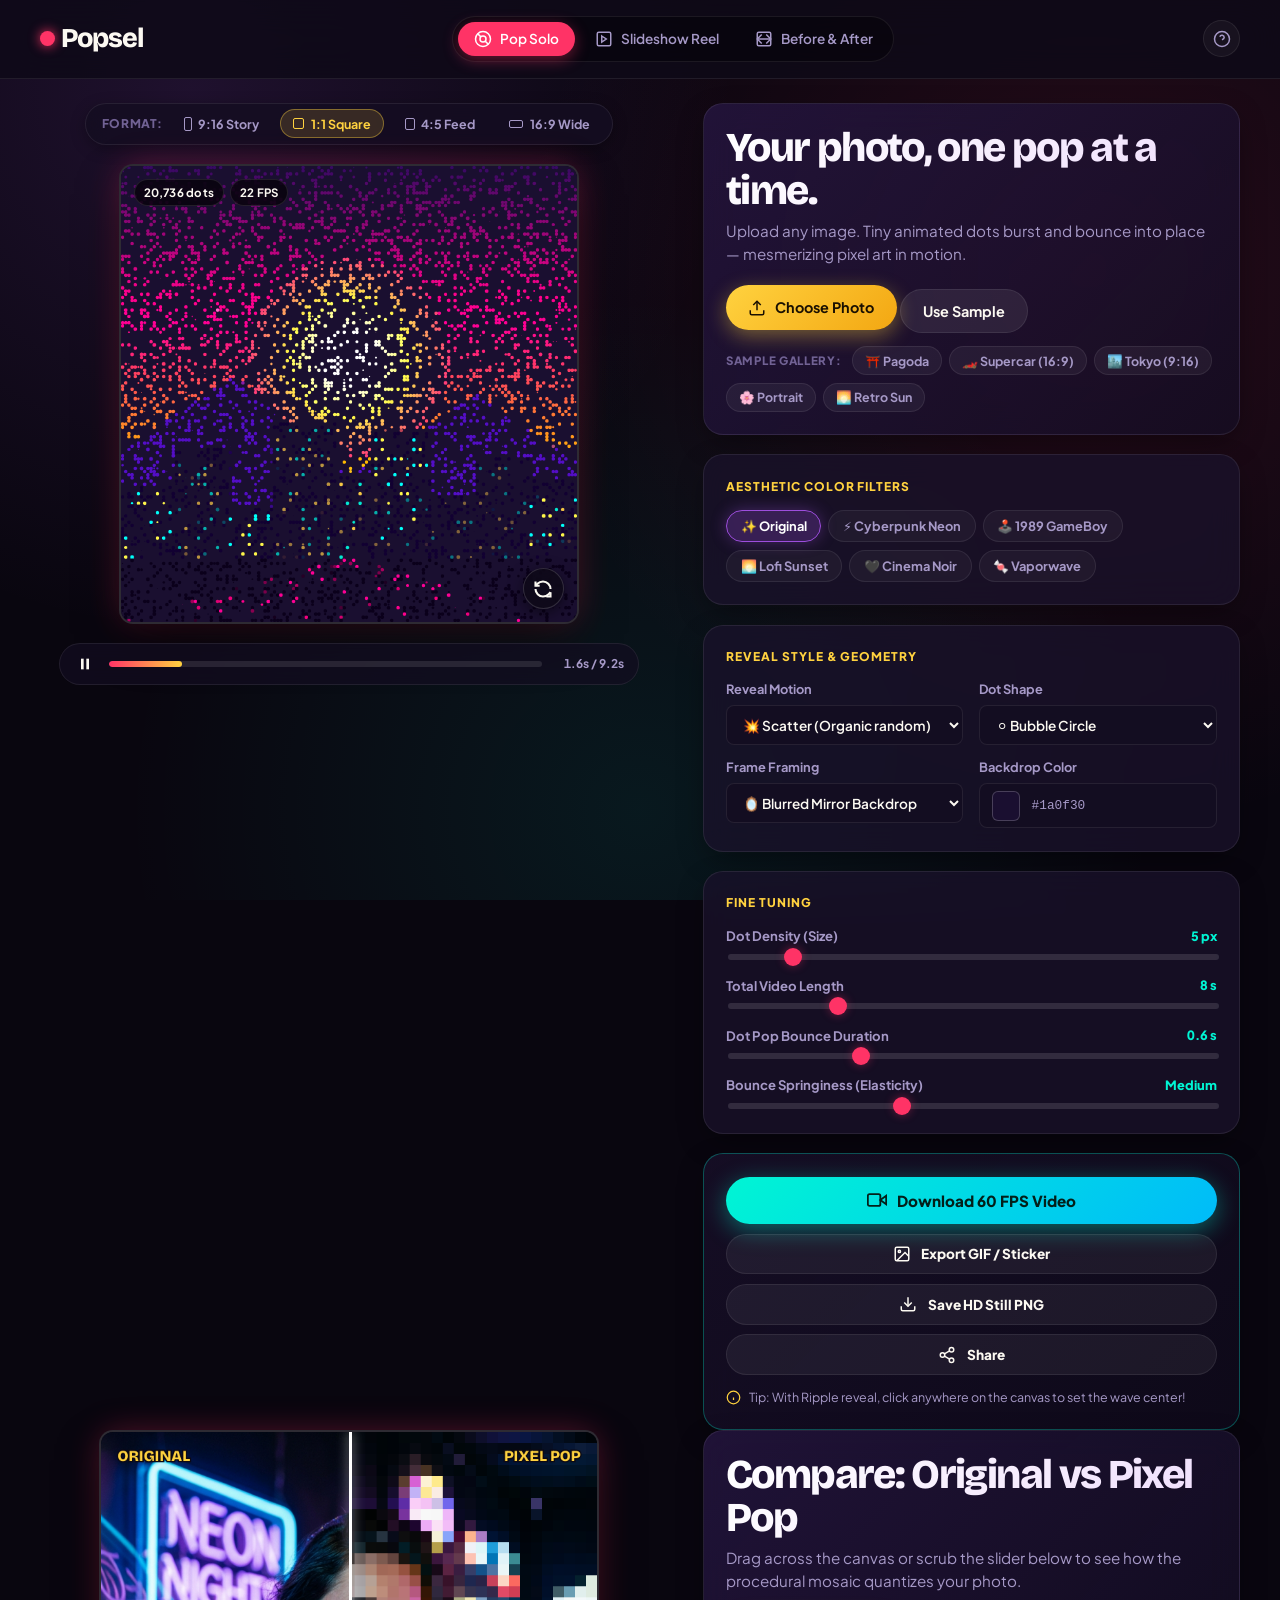
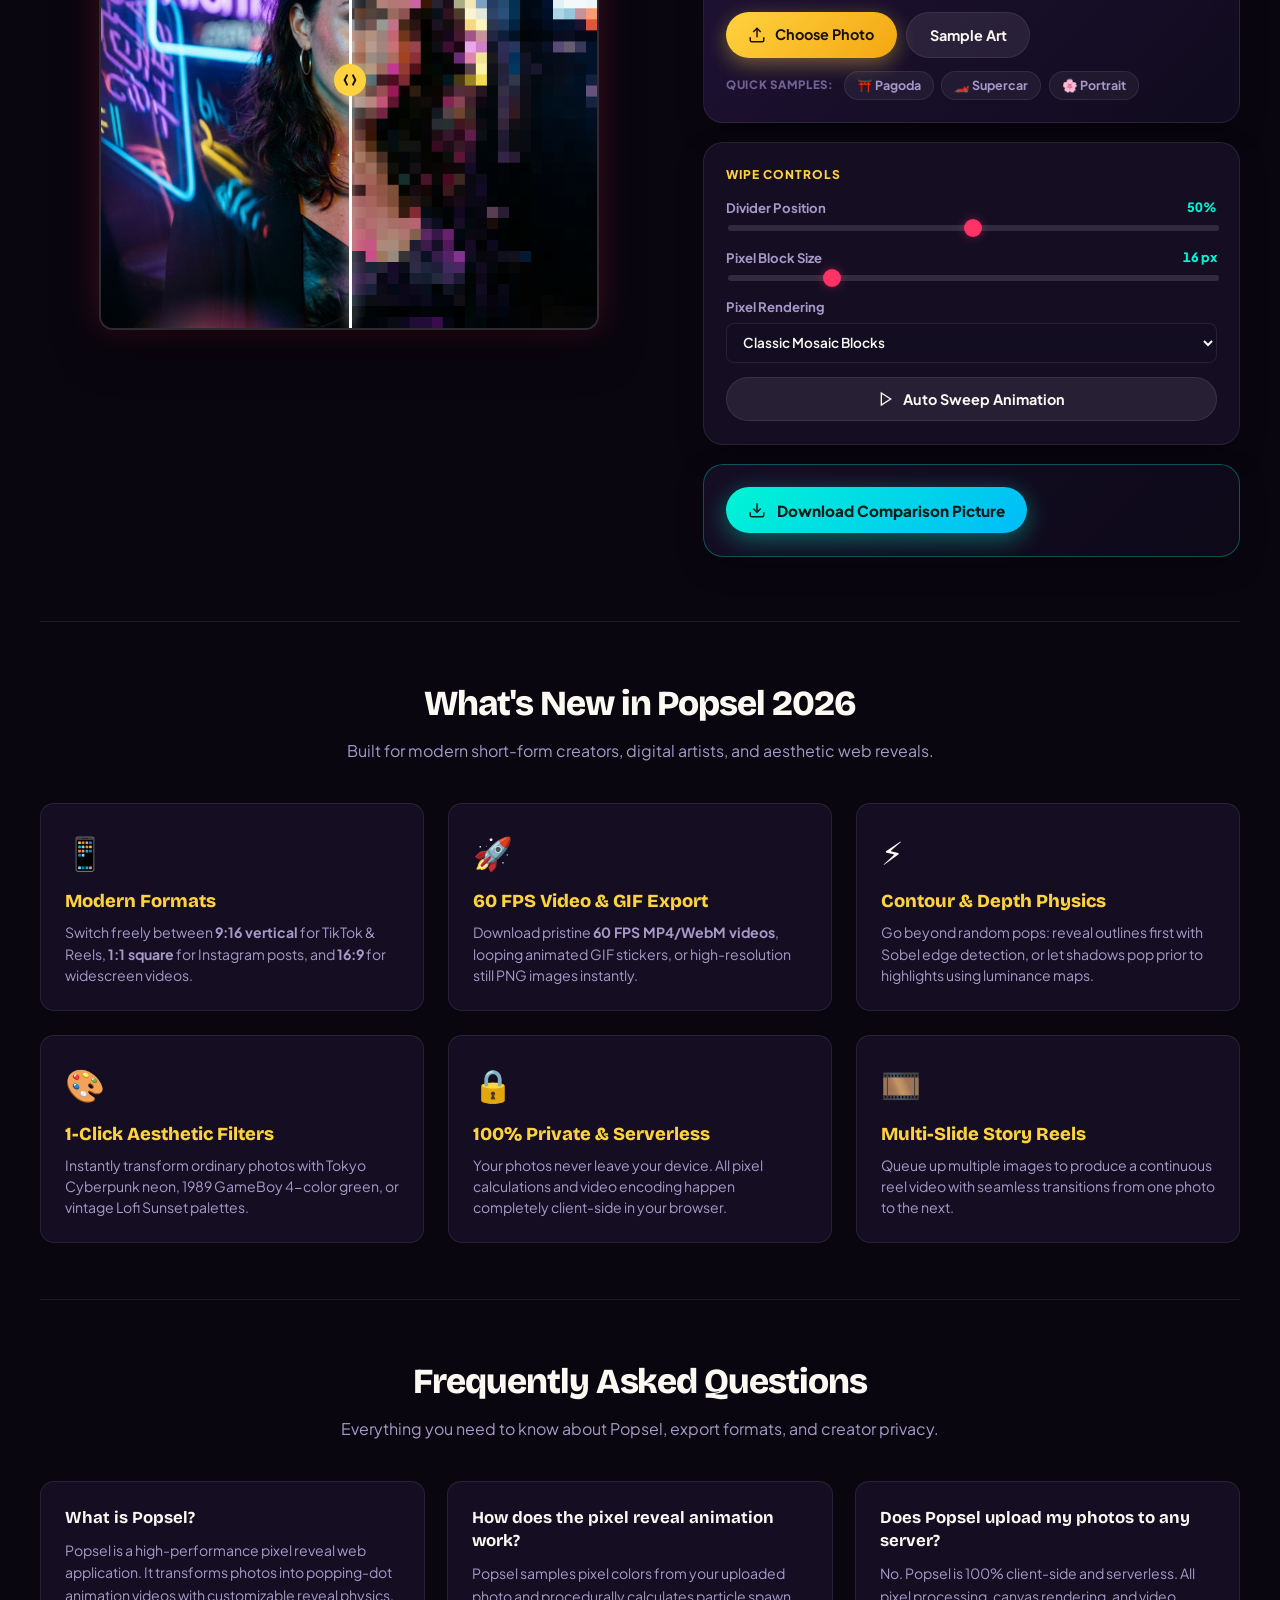
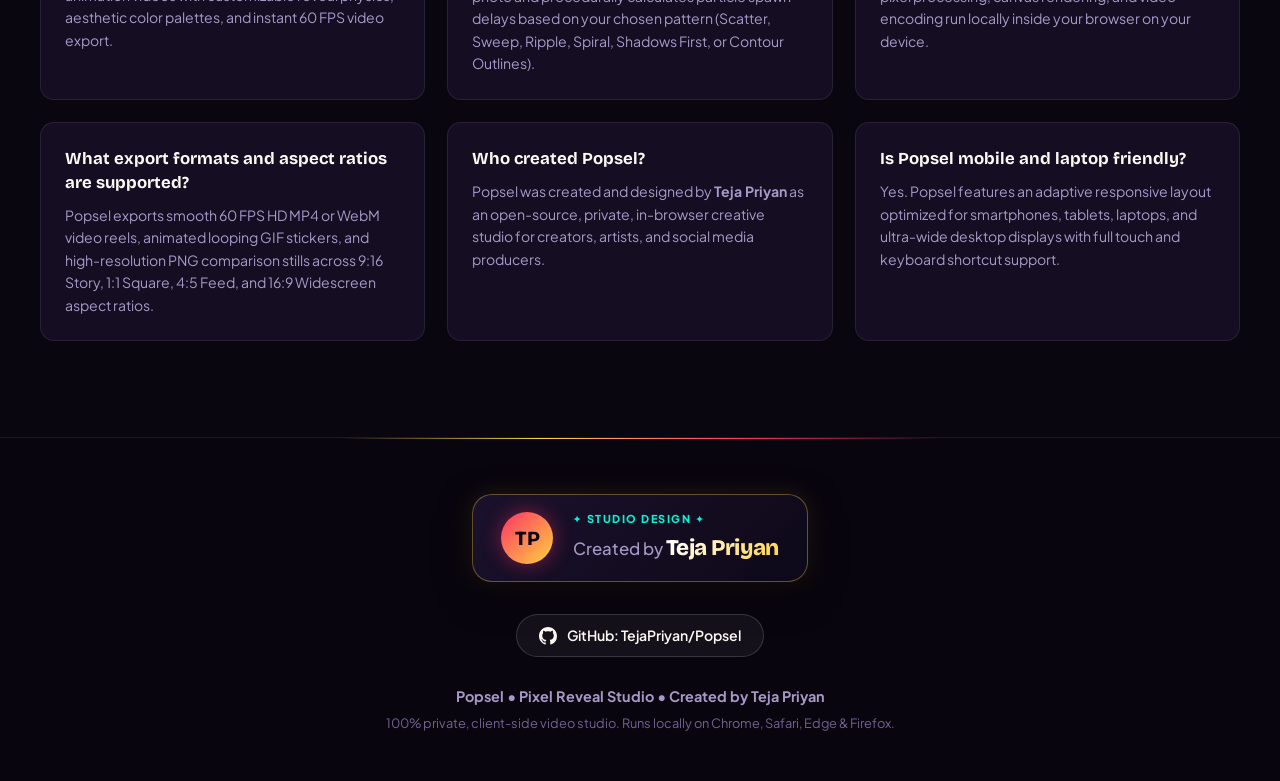
==== commit 444edf47: "Popsel: add bubble favicon, SEO canonical URL, and project .gitignore" ====
--- a/index.html
+++ b/index.html
@@ -11,7 +11,8 @@
   <meta name="keywords" content="Popsel, pixel reveal, photo animation, video reveal maker, TikTok reels creator, Teja Priyan, HTML5 canvas art, 60fps video export, GIF sticker maker, pixel art in motion">
   <meta name="author" content="Teja Priyan">
   <meta name="robots" content="index, follow, max-image-preview:large, max-snippet:-1, max-video-preview:-1">
-  <link rel="canonical" href="https://github.com/TejaPriyan/Popsel">
+  <link rel="canonical" href="https://popsel.vercel.app">
+  <link rel="icon" href="data:image/svg+xml,<svg xmlns=%22http://www.w3.org/2000/svg%22 viewBox=%220 0 100 100%22><text y=%22.9em%22 font-size=%2290%22>🫧</text></svg>">
 
   <!-- Google Search Console Verification -->
   <meta name="google-site-verification" content="google87bb3bc53ec346d2">
@@ -19,17 +20,17 @@
   <!-- Open Graph / Facebook -->
   <meta property="og:type" content="website">
   <meta property="og:site_name" content="Popsel">
-  <meta property="og:url" content="https://github.com/TejaPriyan/Popsel">
+  <meta property="og:url" content="https://popsel.vercel.app">
   <meta property="og:title" content="Popsel – Mesmerizing Pixel Reveal Studio | Created by Teja Priyan">
   <meta property="og:description" content="Transform photos into mesmerizing popping-pixel videos and looping GIF stickers. Fast, private, client-side studio created by Teja Priyan.">
-  <meta property="og:image" content="sample1.jpg">
+  <meta property="og:image" content="assets/banner.png">
 
   <!-- Twitter Card -->
   <meta name="twitter:card" content="summary_large_image">
-  <meta name="twitter:url" content="https://github.com/TejaPriyan/Popsel">
+  <meta name="twitter:url" content="https://popsel.vercel.app">
   <meta name="twitter:title" content="Popsel – Mesmerizing Pixel Reveal Studio">
   <meta name="twitter:description" content="Turn any photo into a mesmerizing popping-pixel reveal video. 100% private, client-side studio created by Teja Priyan.">
-  <meta name="twitter:image" content="sample1.jpg">
+  <meta name="twitter:image" content="assets/banner.png">
   <meta name="twitter:creator" content="@TejaPriyan">
 
   <!-- Fonts & Styles -->
@@ -250,10 +251,10 @@
 
           <div class="sample-tray">
             <span class="sample-label">Sample Gallery:</span>
-            <button class="sample-btn" data-sample="sample1.jpg" data-ratio="1:1" type="button">🌸 Portrait</button>
-            <button class="sample-btn" data-sample="sample3.jpg" data-ratio="1:1" type="button">⛩️ Pagoda</button>
-            <button class="sample-btn" data-sample="sample2.jpg" data-ratio="9:16" type="button">🏙️ Tokyo (9:16)</button>
-            <button class="sample-btn" data-sample="sample4.jpg" data-ratio="16:9" type="button">🏎️ Supercar (16:9)</button>
+            <button class="sample-btn" data-sample="assets/sample3.jpg" data-ratio="1:1" type="button">⛩️ Pagoda</button>
+            <button class="sample-btn" data-sample="assets/sample4.jpg" data-ratio="16:9" type="button">🏎️ Supercar (16:9)</button>
+            <button class="sample-btn" data-sample="assets/sample2.jpg" data-ratio="9:16" type="button">🏙️ Tokyo (9:16)</button>
+            <button class="sample-btn" data-sample="assets/sample1.jpg" data-ratio="1:1" type="button">🌸 Portrait</button>
             <button class="sample-btn" data-sample="demo" data-ratio="1:1" type="button">🌅 Retro Sun</button>
           </div>
         </div>
@@ -414,9 +415,9 @@
 
           <div class="sample-tray mt-2">
             <span class="sample-label">Quick Samples:</span>
-            <button class="ba-sample-btn sample-btn" data-sample="sample1.jpg" type="button">🌸 Portrait</button>
-            <button class="ba-sample-btn sample-btn" data-sample="sample3.jpg" type="button">⛩️ Pagoda</button>
-            <button class="ba-sample-btn sample-btn" data-sample="sample4.jpg" type="button">🏎️ Supercar</button>
+            <button class="ba-sample-btn sample-btn" data-sample="assets/sample3.jpg" type="button">⛩️ Pagoda</button>
+            <button class="ba-sample-btn sample-btn" data-sample="assets/sample4.jpg" type="button">🏎️ Supercar</button>
+            <button class="ba-sample-btn sample-btn" data-sample="assets/sample1.jpg" type="button">🌸 Portrait</button>
           </div>
         </div>
 
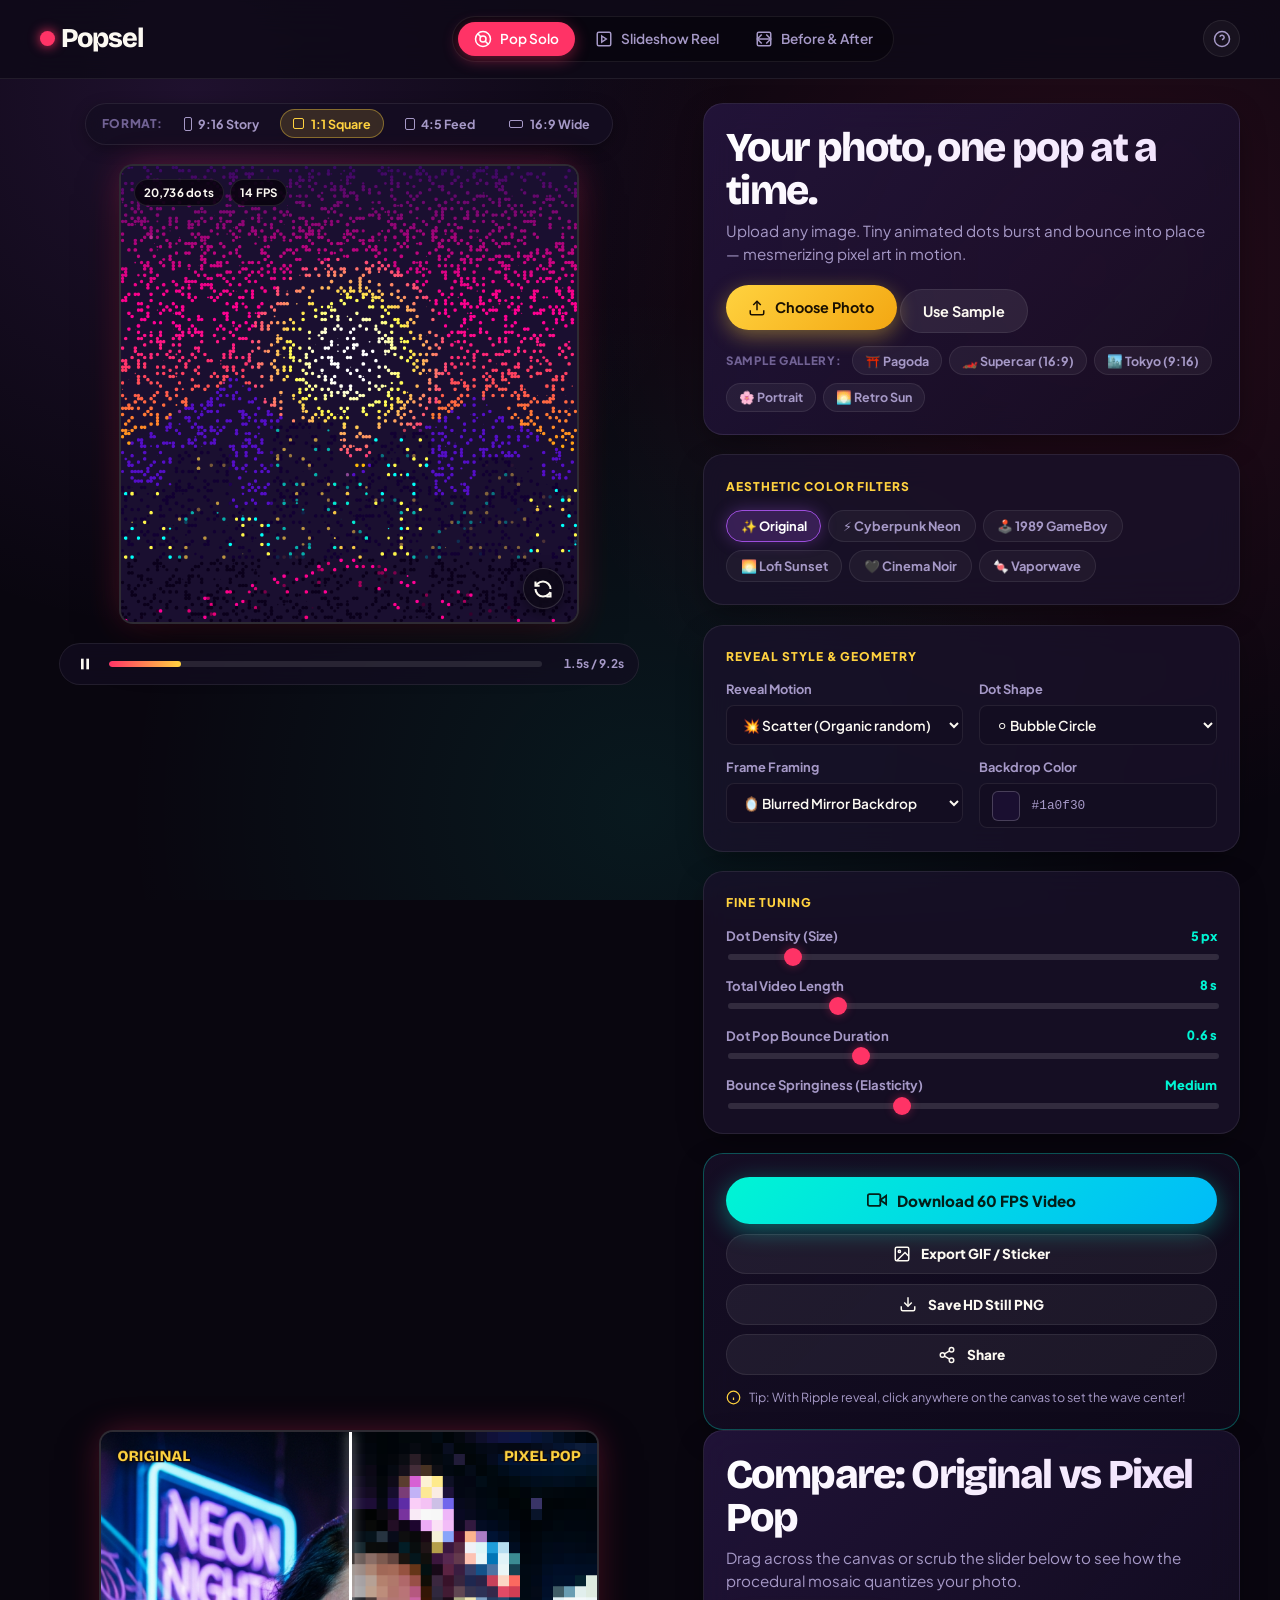
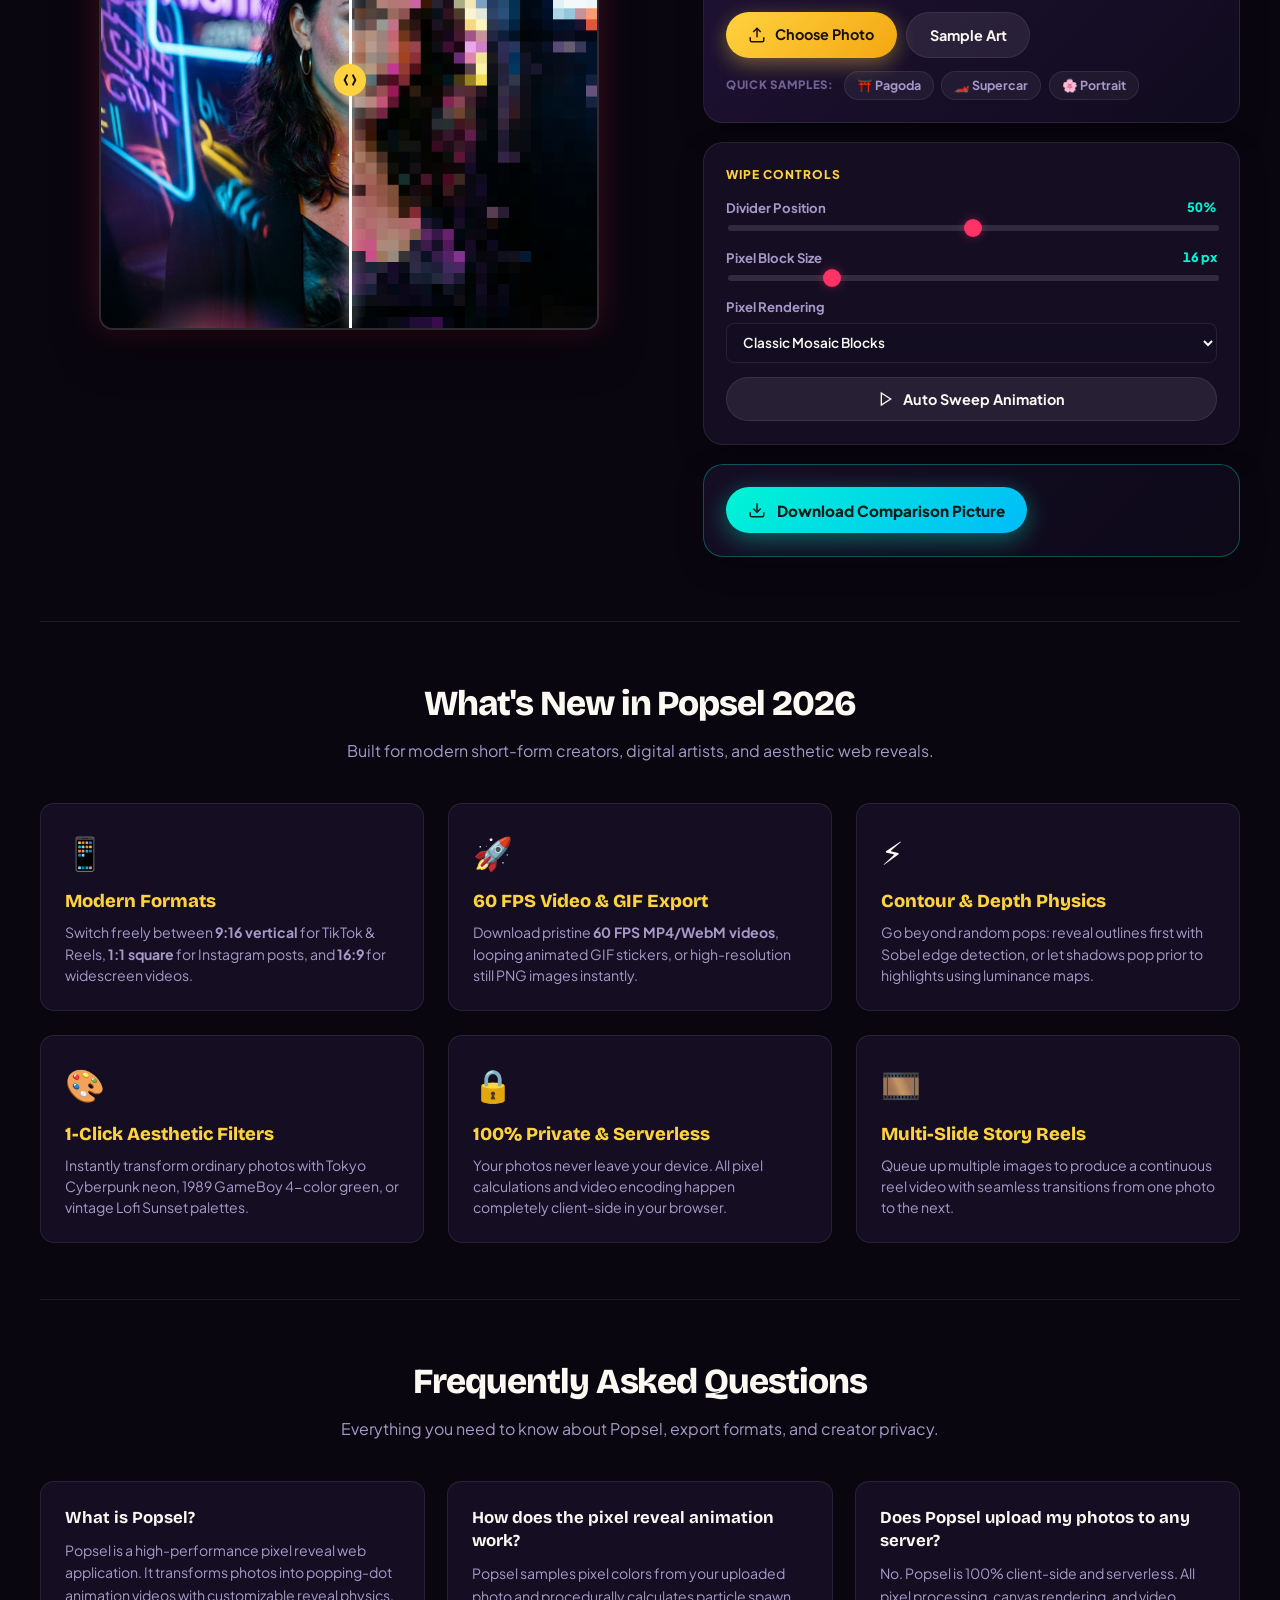
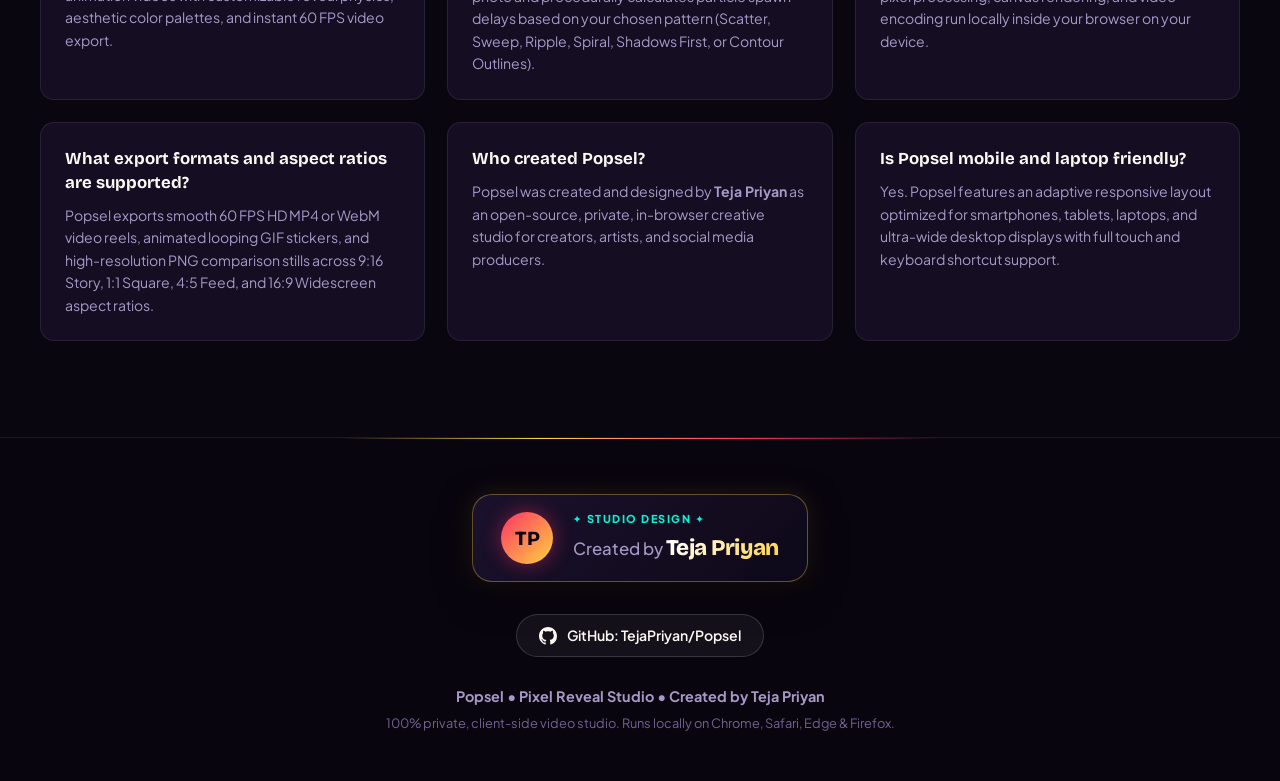
==== commit c8f4f7af: "Popsel: add custom TP emblem logo as favicon and apple touch icon" ====
--- a/index.html
+++ b/index.html
@@ -12,7 +12,8 @@
   <meta name="author" content="Teja Priyan">
   <meta name="robots" content="index, follow, max-image-preview:large, max-snippet:-1, max-video-preview:-1">
   <link rel="canonical" href="https://popsel.vercel.app">
-  <link rel="icon" href="data:image/svg+xml,<svg xmlns=%22http://www.w3.org/2000/svg%22 viewBox=%220 0 100 100%22><text y=%22.9em%22 font-size=%2290%22>🫧</text></svg>">
+  <link rel="icon" type="image/png" href="assets/favicon.png">
+  <link rel="apple-touch-icon" href="assets/favicon.png">
 
   <!-- Google Search Console Verification -->
   <meta name="google-site-verification" content="google87bb3bc53ec346d2">
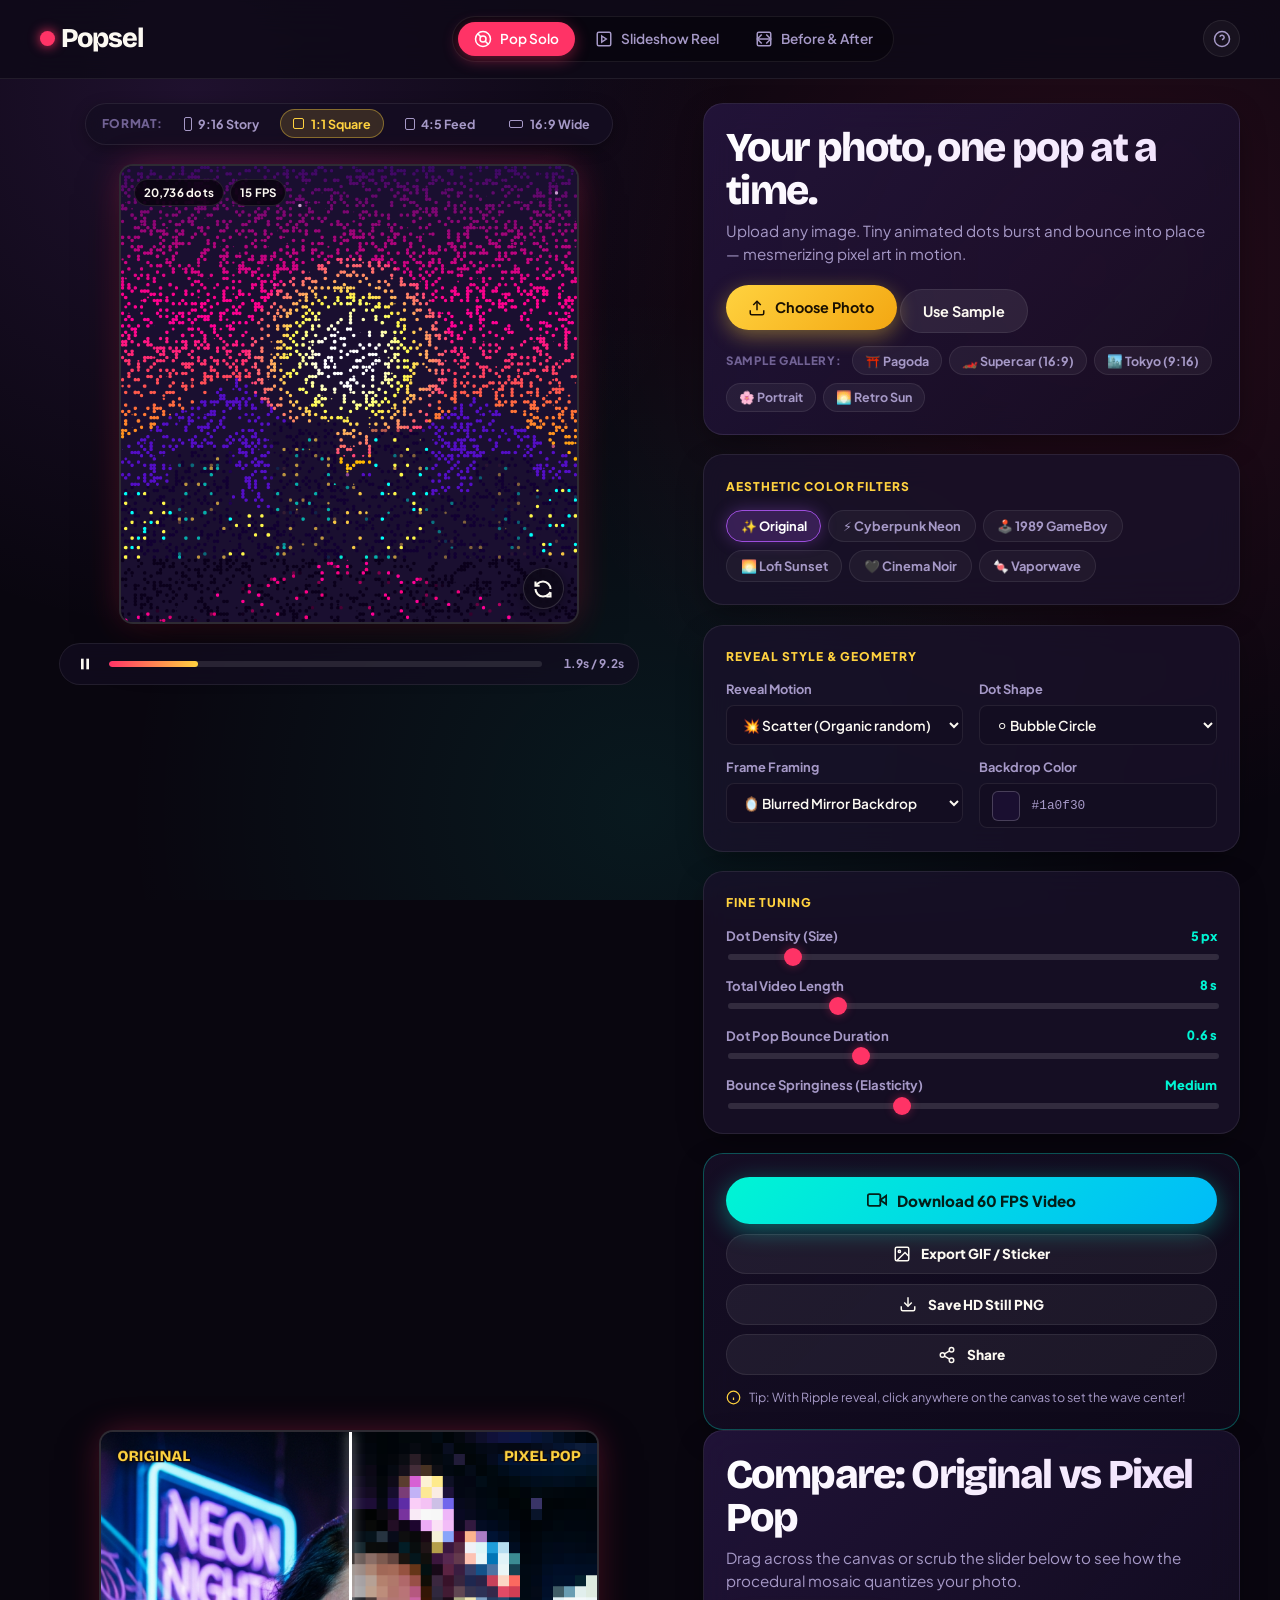
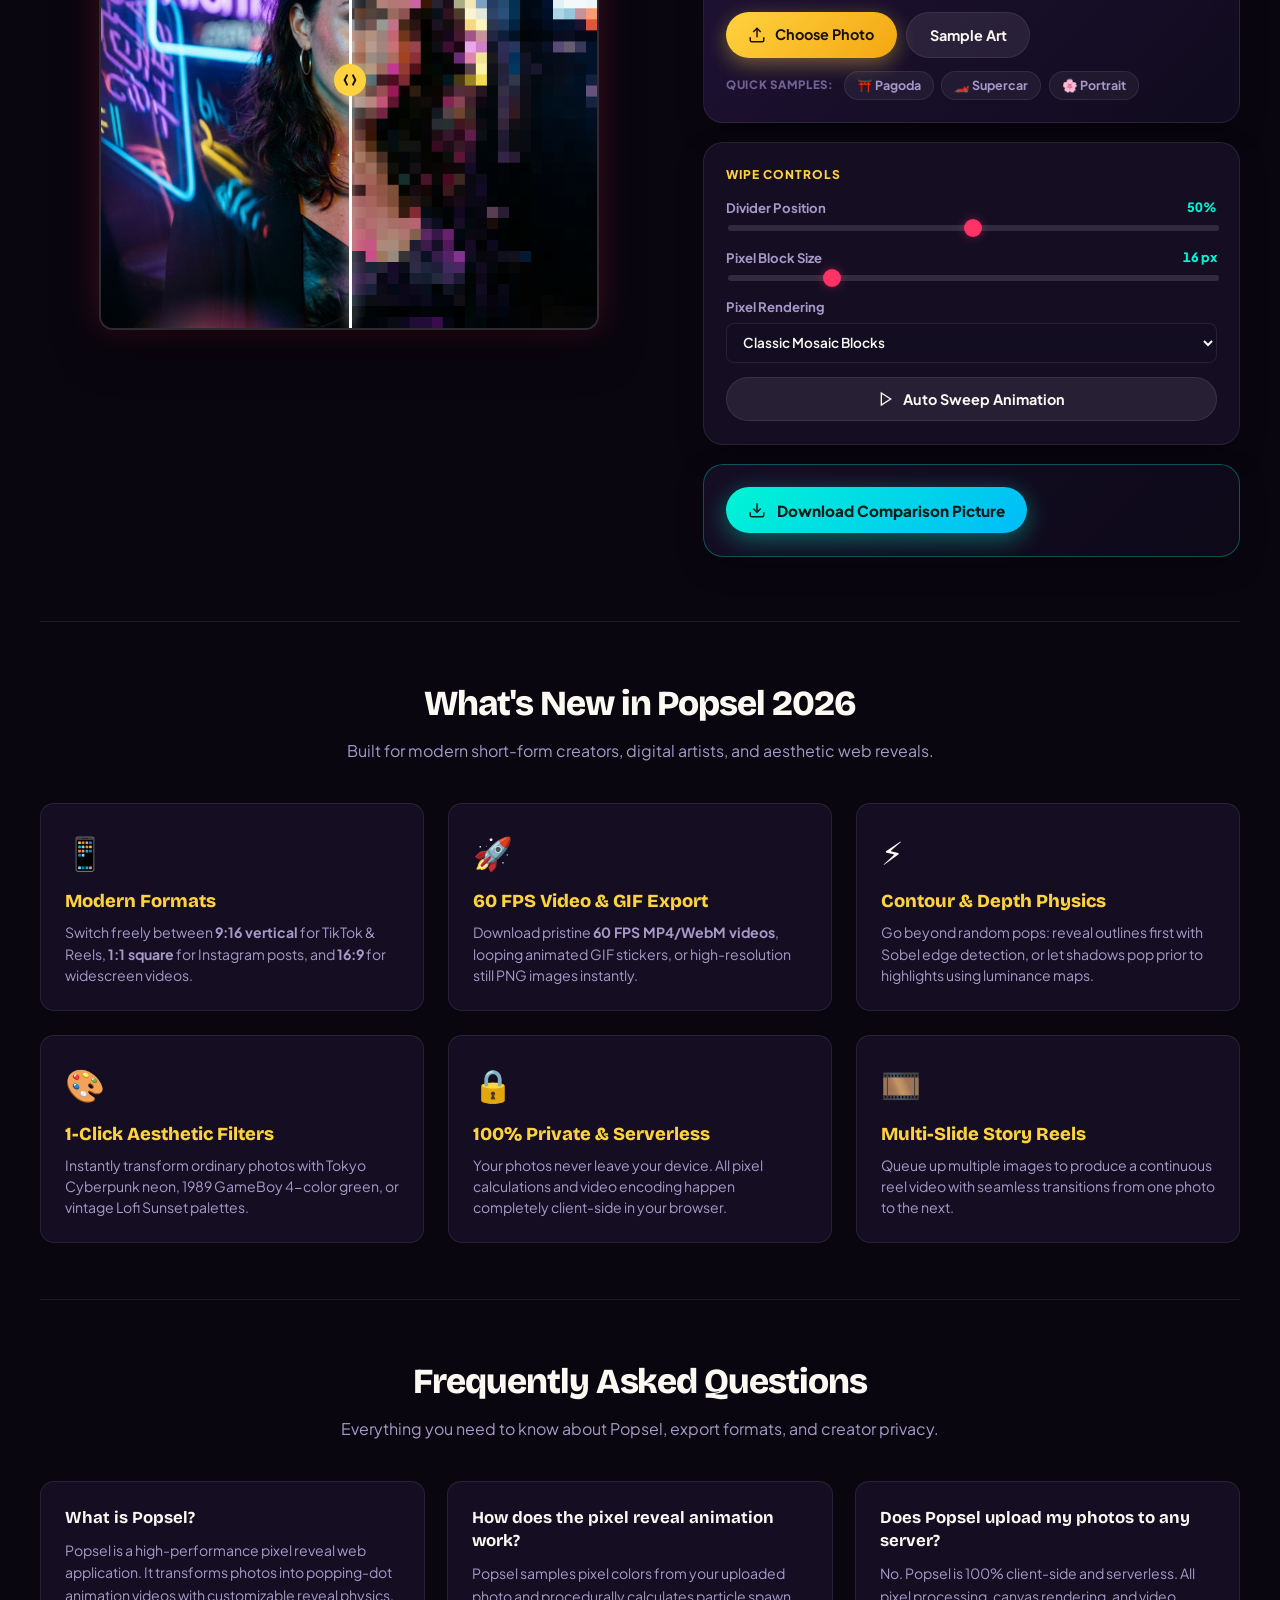
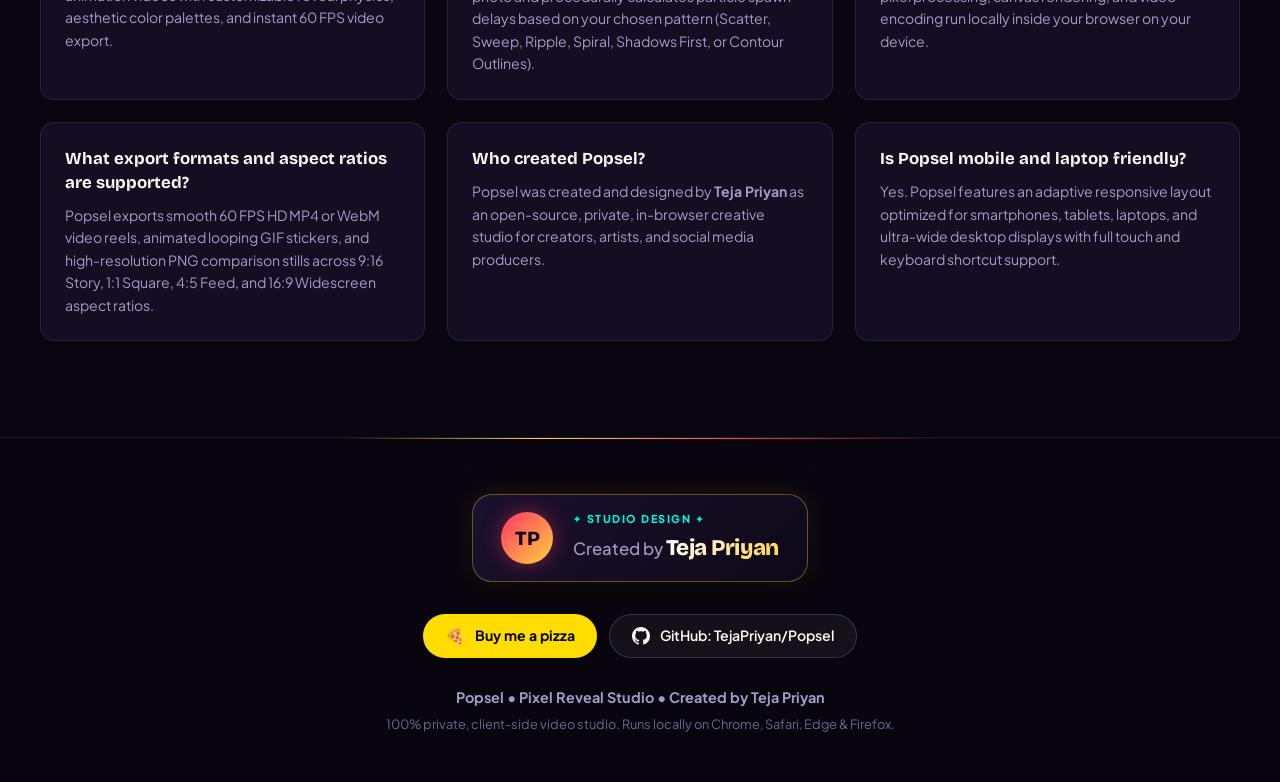
==== commit 9e4d4378: "Add theme-matched Buy Me a Coffee pizza button to footer links" ====
--- a/index.html
+++ b/index.html
@@ -567,7 +567,11 @@
       </div>
     </div>
 
-    <div class="footer-links">
+        <div class="footer-links" style="display:flex;align-items:center;gap:12px;flex-wrap:wrap;justify-content:center;">
+        <a href="https://www.buymeacoffee.com/TejaPriyan" target="_blank" rel="noopener noreferrer" class="btn-github-pill" title="Buy me a pizza" style="background:#FFDD00;color:#000;font-weight:700;border:none;">
+          <span style="font-size:16px;">🍕</span>
+          <span>Buy me a pizza</span>
+        </a>
       <a href="https://github.com/TejaPriyan/Popsel" target="_blank" rel="noopener noreferrer" class="btn-github-pill" title="View Source on GitHub">
         <svg width="18" height="18" viewBox="0 0 24 24" fill="currentColor"><path d="M12 0C5.37 0 0 5.37 0 12c0 5.31 3.435 9.795 8.205 11.385.6.105.825-.255.825-.57 0-.285-.015-1.23-.015-2.235-3.015.555-3.795-.735-4.035-1.41-.135-.345-.72-1.41-1.23-1.695-.42-.225-1.02-.78-.015-.795.945-.015 1.62.87 1.845 1.23 1.08 1.815 2.805 1.305 3.495.99.105-.78.42-1.305.765-1.605-2.67-.3-5.46-1.335-5.46-5.925 0-1.305.465-2.385 1.23-3.225-.12-.3-.54-1.53.12-3.18 0 0 1.005-.315 3.3 1.23.96-.27 1.98-.405 3-.405s2.04.135 3 .405c2.295-1.56 3.3-1.23 3.3-1.23.66 1.65.24 2.88.12 3.18.765.84 1.23 1.905 1.23 3.225 0 4.605-2.805 5.625-5.475 5.925.435.375.81 1.095.81 2.22 0 1.605-.015 2.895-.015 3.3 0 .315.225.69.825.57A12.02 12.02 0 0024 12c0-6.63-5.37-12-12-12z"/></svg>
         <span>GitHub: TejaPriyan/Popsel</span>
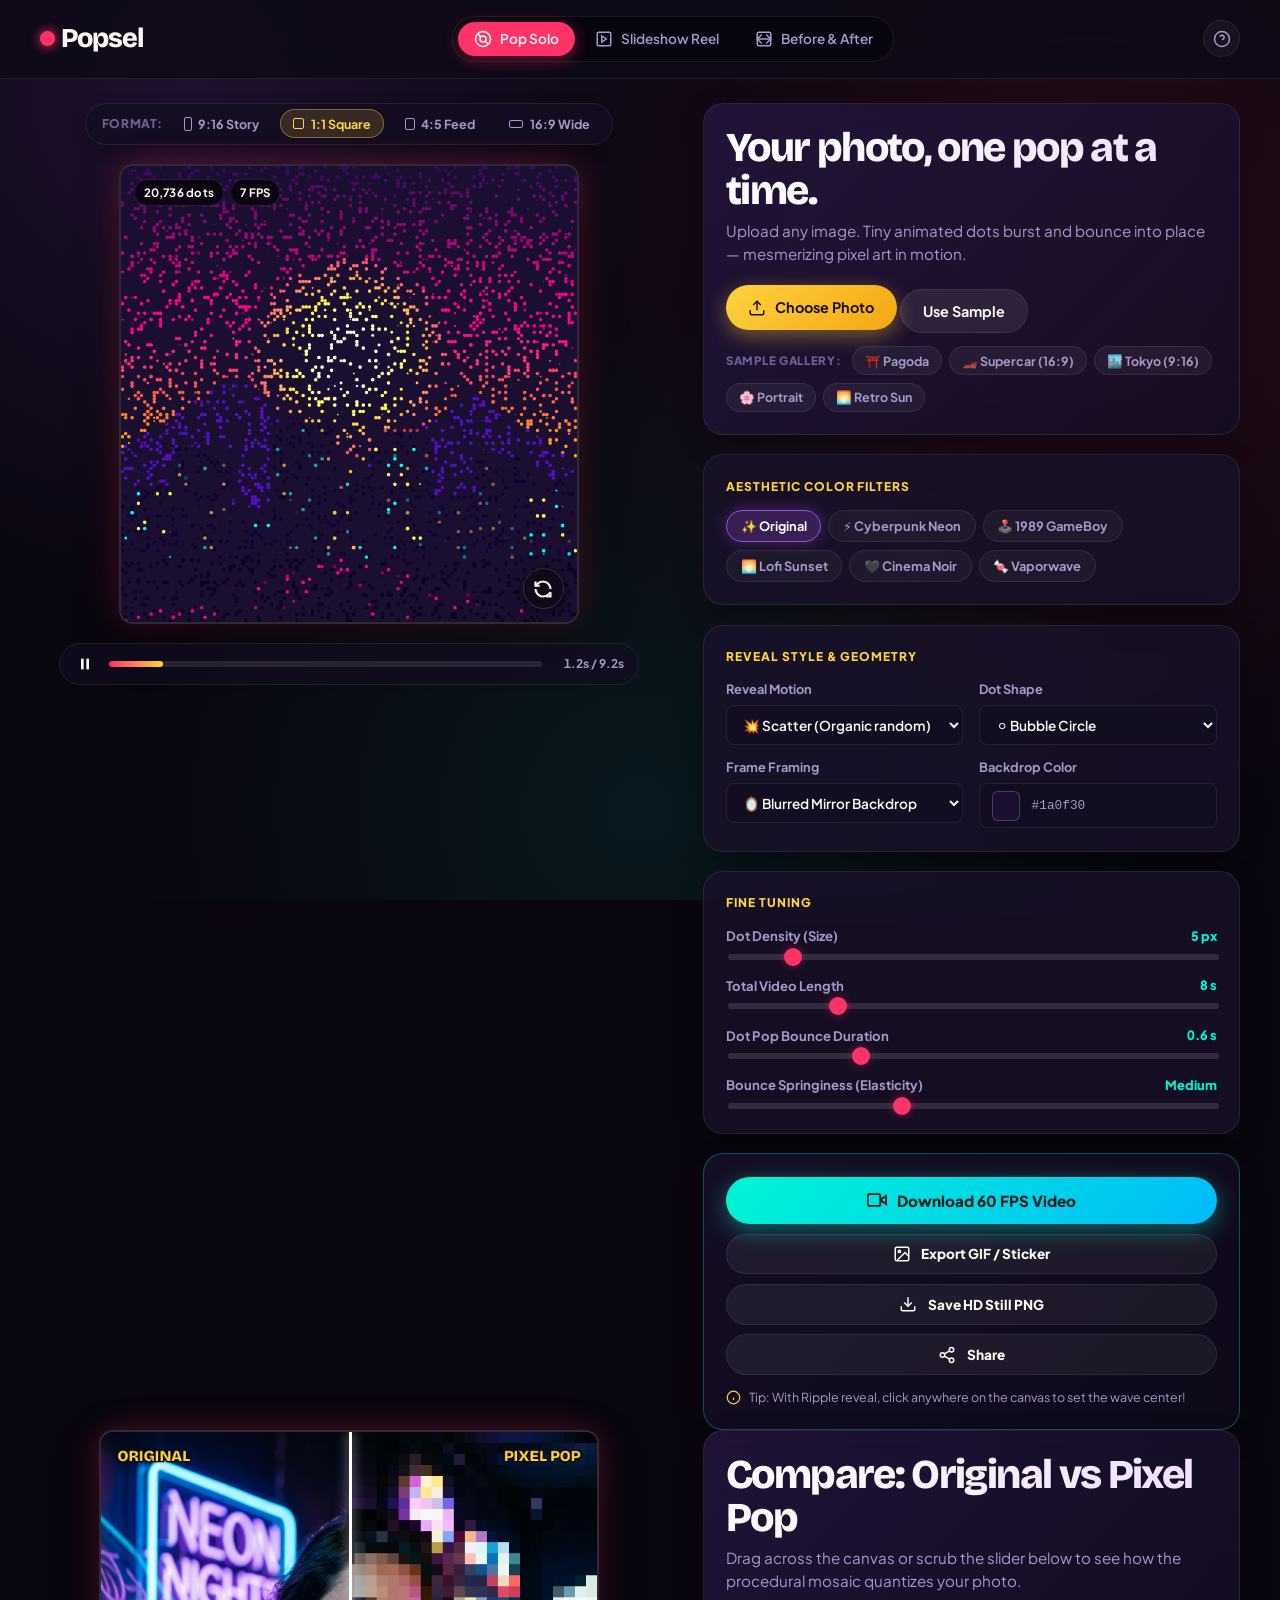
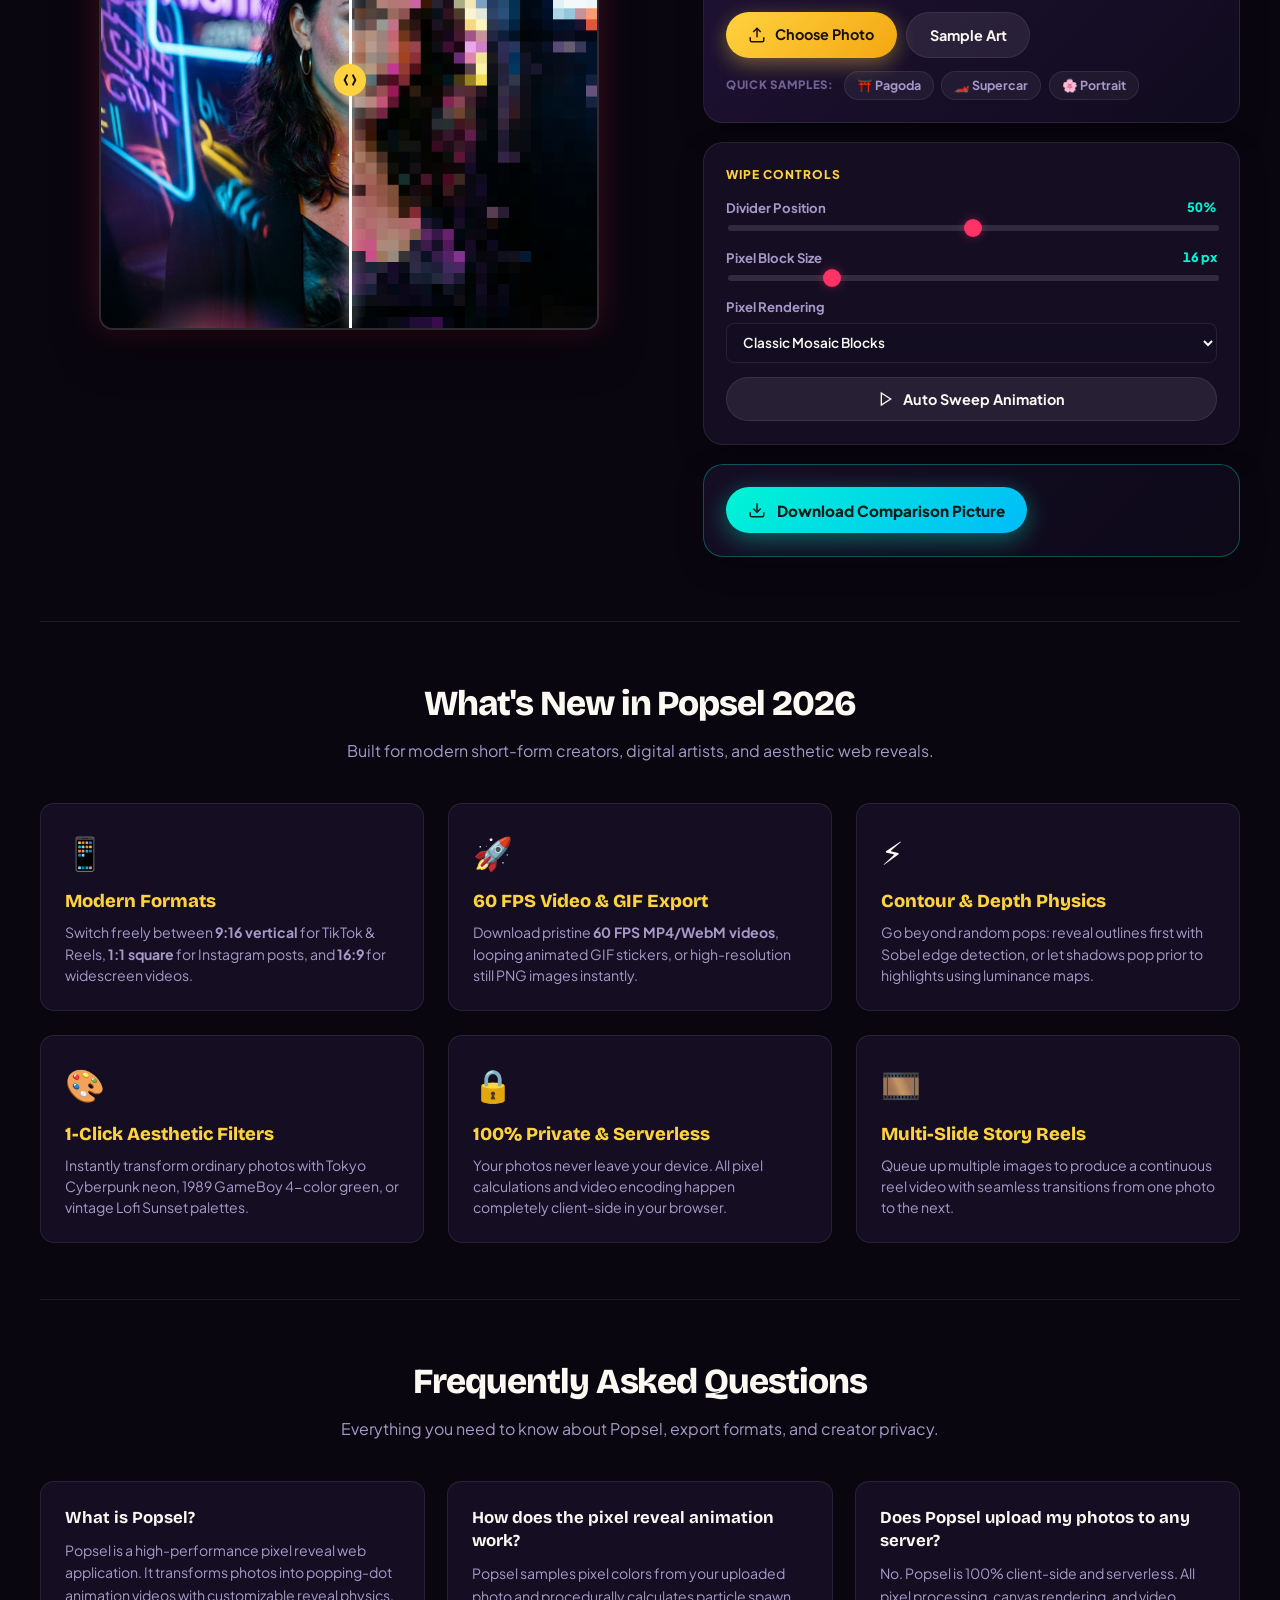
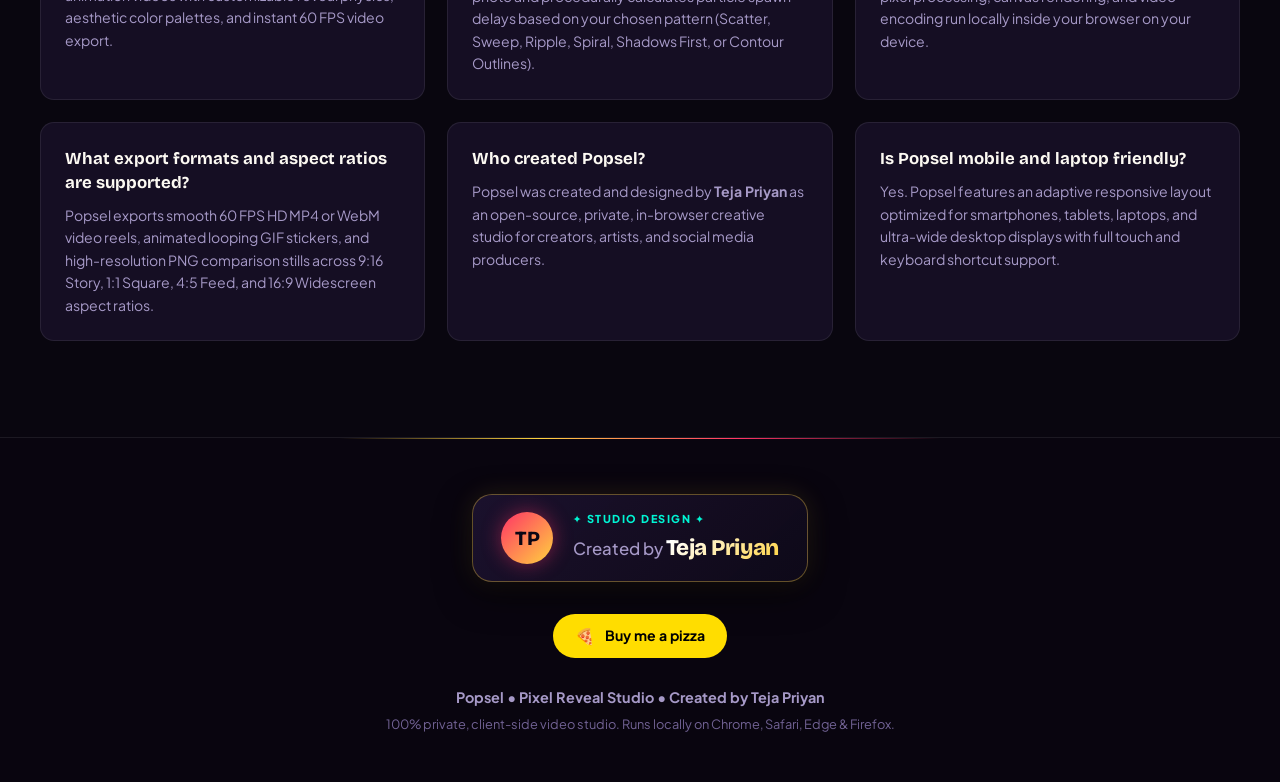
==== commit fa8ae196: "fix: remove github link from footer" ====
--- a/index.html
+++ b/index.html
@@ -572,11 +572,7 @@
           <span style="font-size:16px;">🍕</span>
           <span>Buy me a pizza</span>
         </a>
-      <a href="https://github.com/TejaPriyan/Popsel" target="_blank" rel="noopener noreferrer" class="btn-github-pill" title="View Source on GitHub">
-        <svg width="18" height="18" viewBox="0 0 24 24" fill="currentColor"><path d="M12 0C5.37 0 0 5.37 0 12c0 5.31 3.435 9.795 8.205 11.385.6.105.825-.255.825-.57 0-.285-.015-1.23-.015-2.235-3.015.555-3.795-.735-4.035-1.41-.135-.345-.72-1.41-1.23-1.695-.42-.225-1.02-.78-.015-.795.945-.015 1.62.87 1.845 1.23 1.08 1.815 2.805 1.305 3.495.99.105-.78.42-1.305.765-1.605-2.67-.3-5.46-1.335-5.46-5.925 0-1.305.465-2.385 1.23-3.225-.12-.3-.54-1.53.12-3.18 0 0 1.005-.315 3.3 1.23.96-.27 1.98-.405 3-.405s2.04.135 3 .405c2.295-1.56 3.3-1.23 3.3-1.23.66 1.65.24 2.88.12 3.18.765.84 1.23 1.905 1.23 3.225 0 4.605-2.805 5.625-5.475 5.925.435.375.81 1.095.81 2.22 0 1.605-.015 2.895-.015 3.3 0 .315.225.69.825.57A12.02 12.02 0 0024 12c0-6.63-5.37-12-12-12z"/></svg>
-        <span>GitHub: TejaPriyan/Popsel</span>
-      </a>
-    </div>
+      </div>
 
     <div class="footer-content">
       <p>Popsel • Pixel Reveal Studio • Created by Teja Priyan</p>
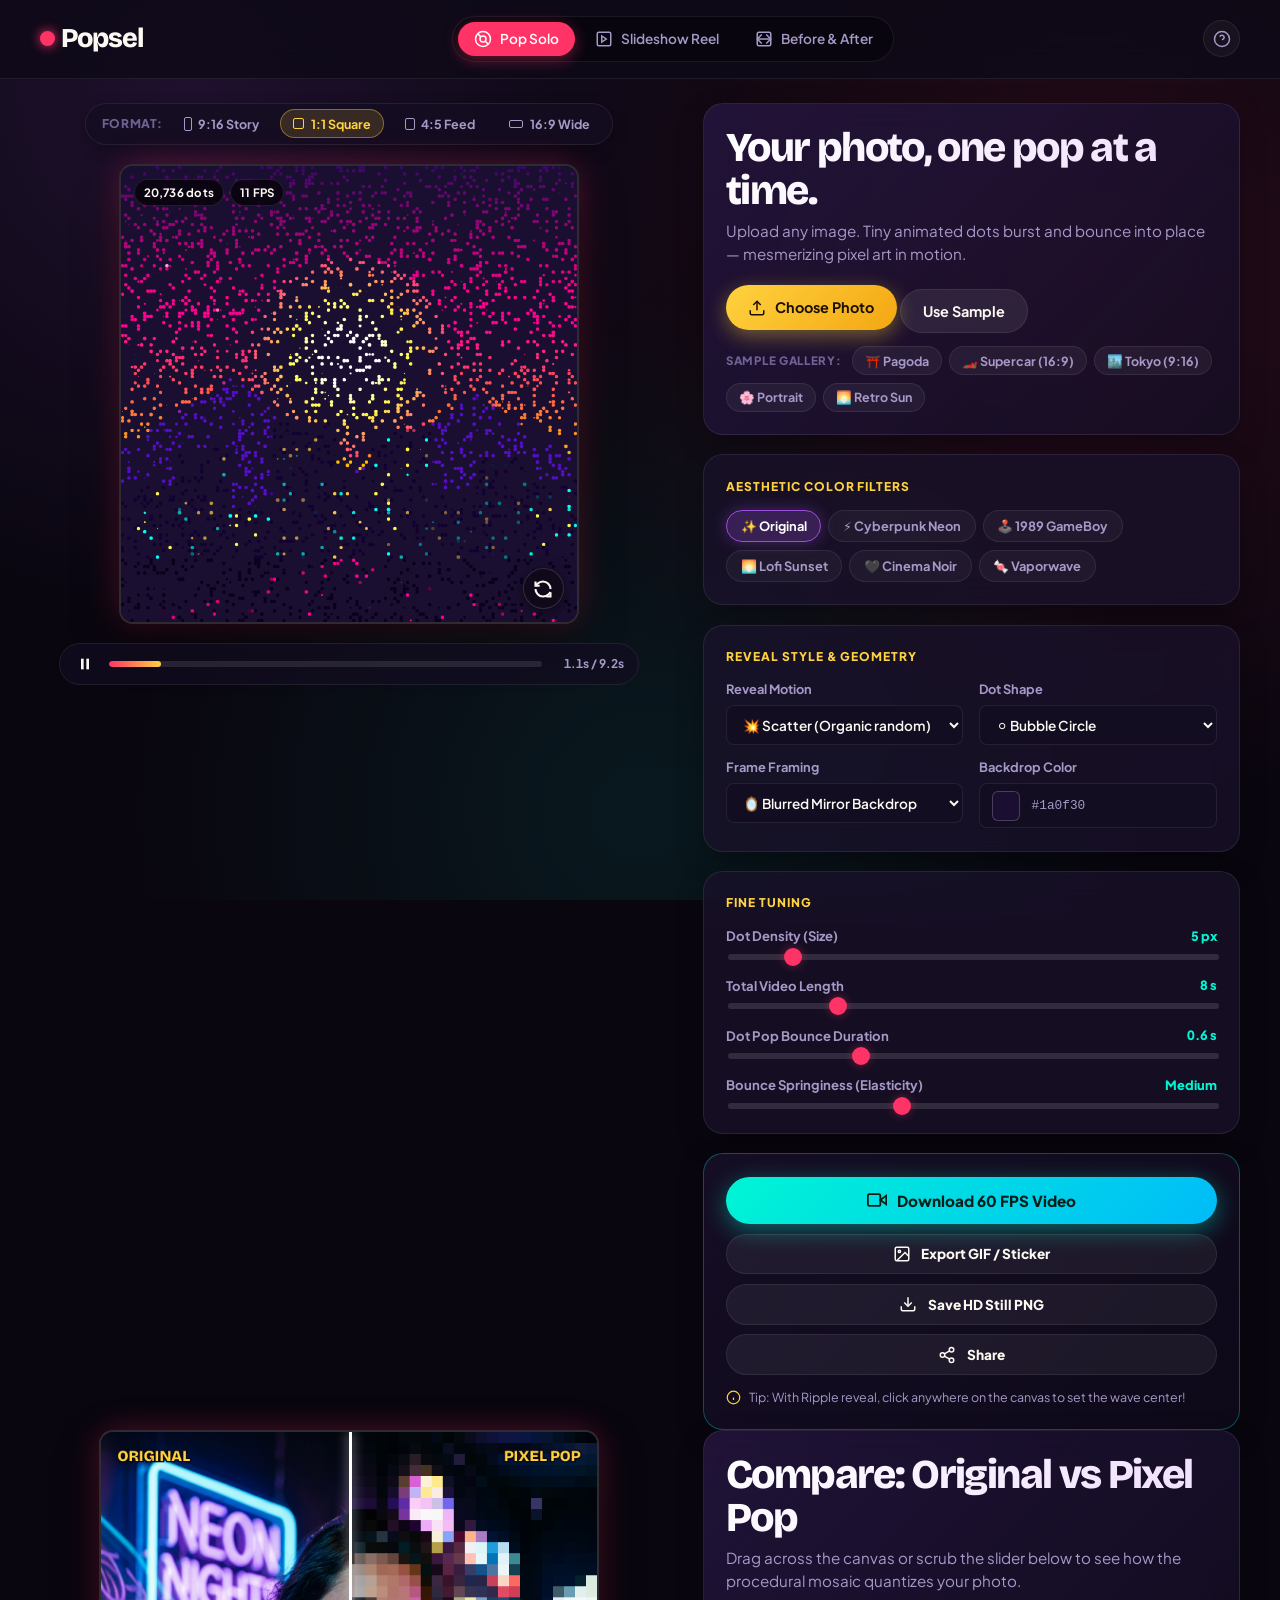
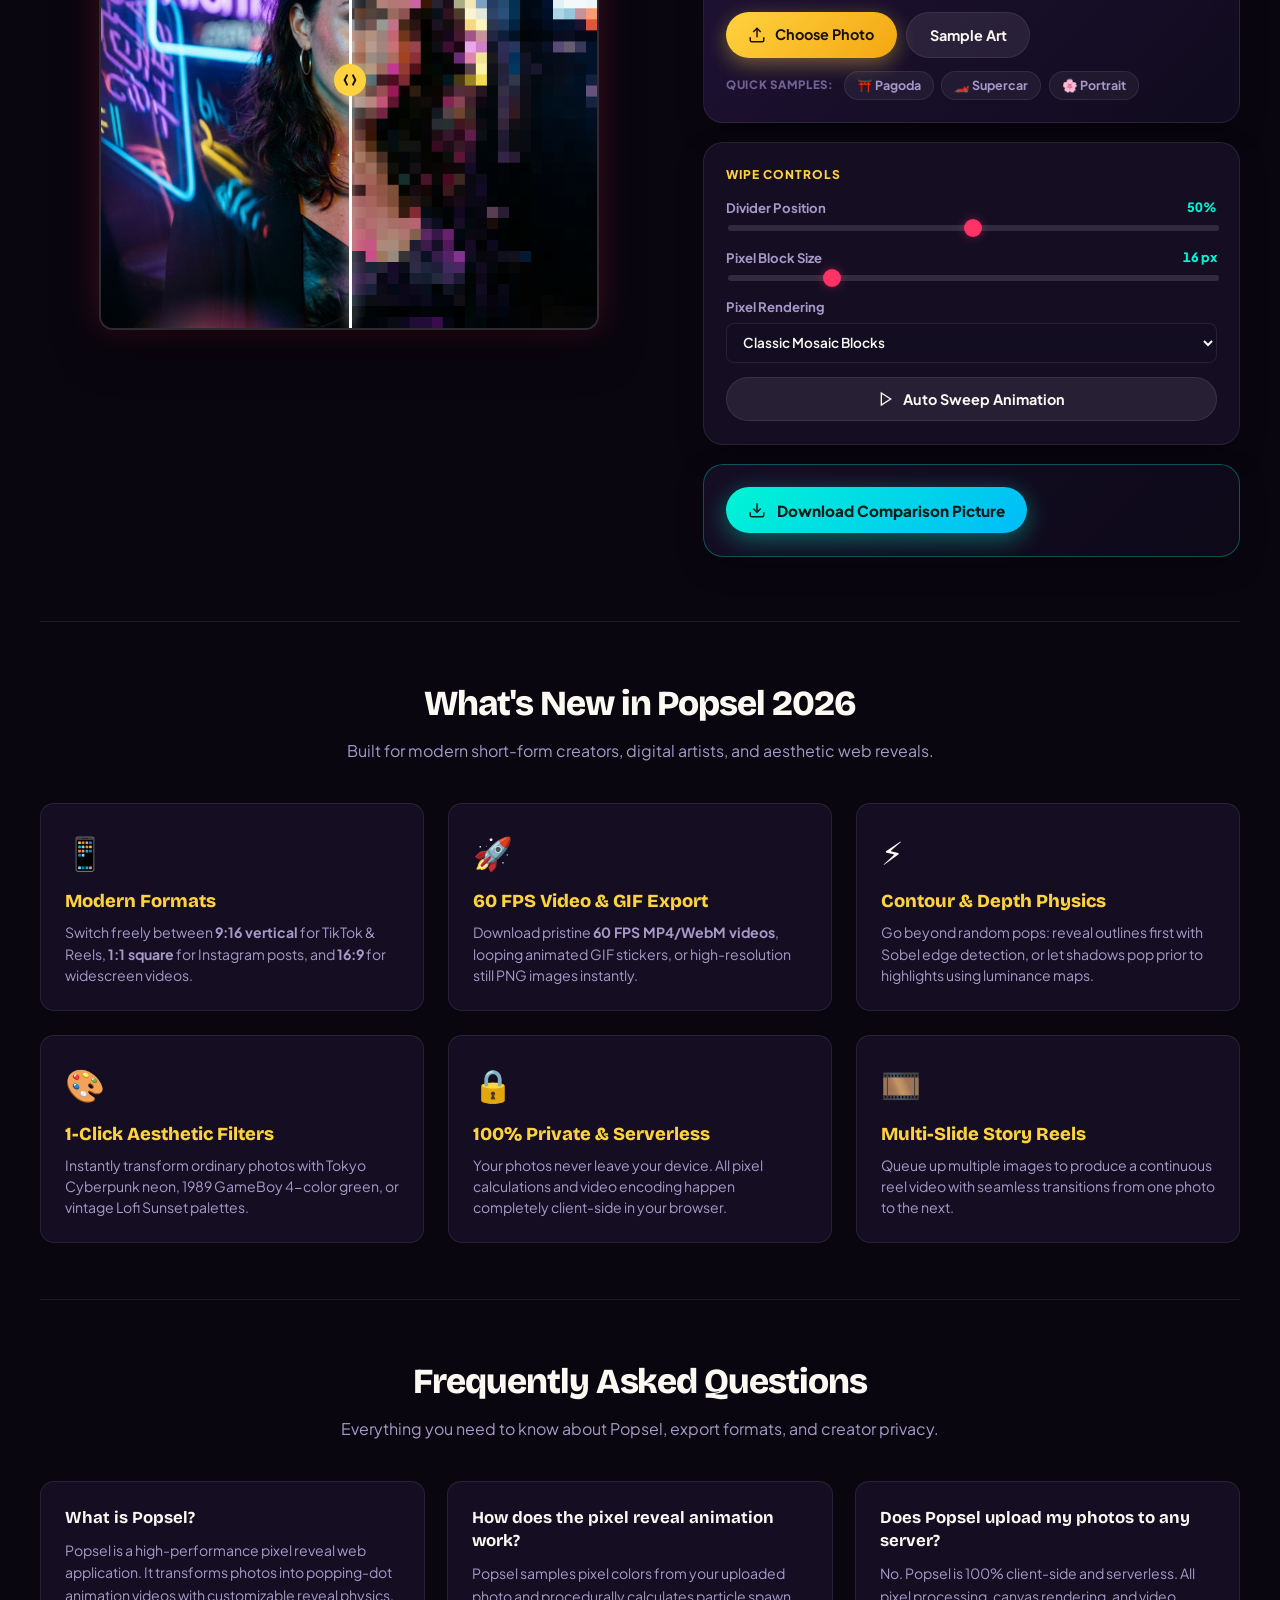
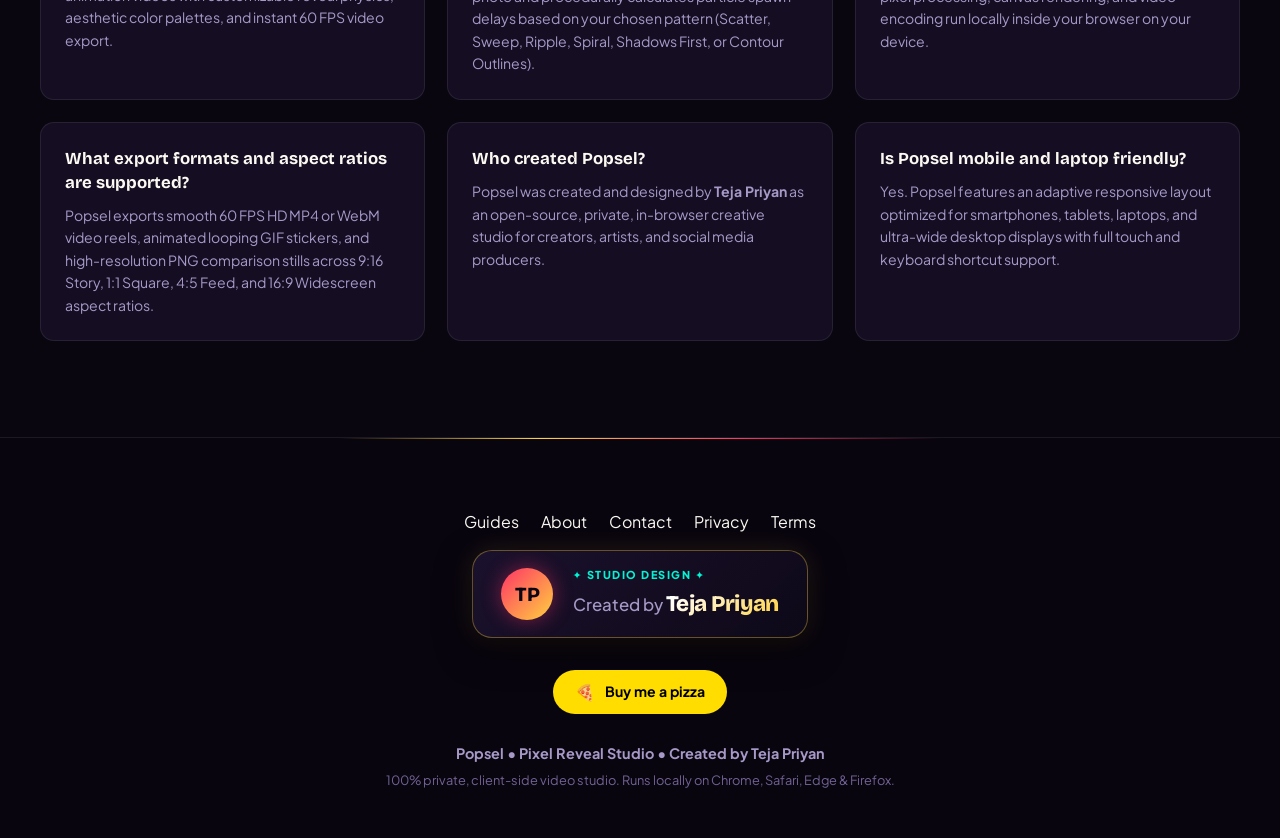
==== commit 583a510d: "Prepare Popsel public content and AdSense ownership verification" ====
--- a/index.html
+++ b/index.html
@@ -109,6 +109,7 @@
     ]
   }
   </script>
+<meta name="google-adsense-account" content="ca-pub-8817990111687358">
 </head>
 <body>
 
@@ -557,6 +558,7 @@
 
   <!-- App Footer with Creator Attribution & GitHub Link -->
   <footer class="app-footer">
+    <nav aria-label="Site information"><a href="./guides/index.html">Guides</a><a href="./about.html">About</a><a href="./contact.html">Contact</a><a href="./privacy.html">Privacy</a><a href="./terms.html">Terms</a></nav>
     <div class="creator-showcase">
       <div class="creator-badge" id="creator-badge">
         <div class="creator-avatar" aria-hidden="true">TP</div>
--- a/style.css
+++ b/style.css
@@ -1682,3 +1682,6 @@
     flex: 1 1 100%;
   }
 }
+
+/* Information pages stay outside the editor controls. */
+.app-footer nav{display:flex;flex-wrap:wrap;justify-content:center;gap:14px 22px;padding:16px}.app-footer nav a{color:inherit;text-underline-offset:4px}.app-footer nav a:focus-visible{outline:2px solid currentColor;outline-offset:5px}
